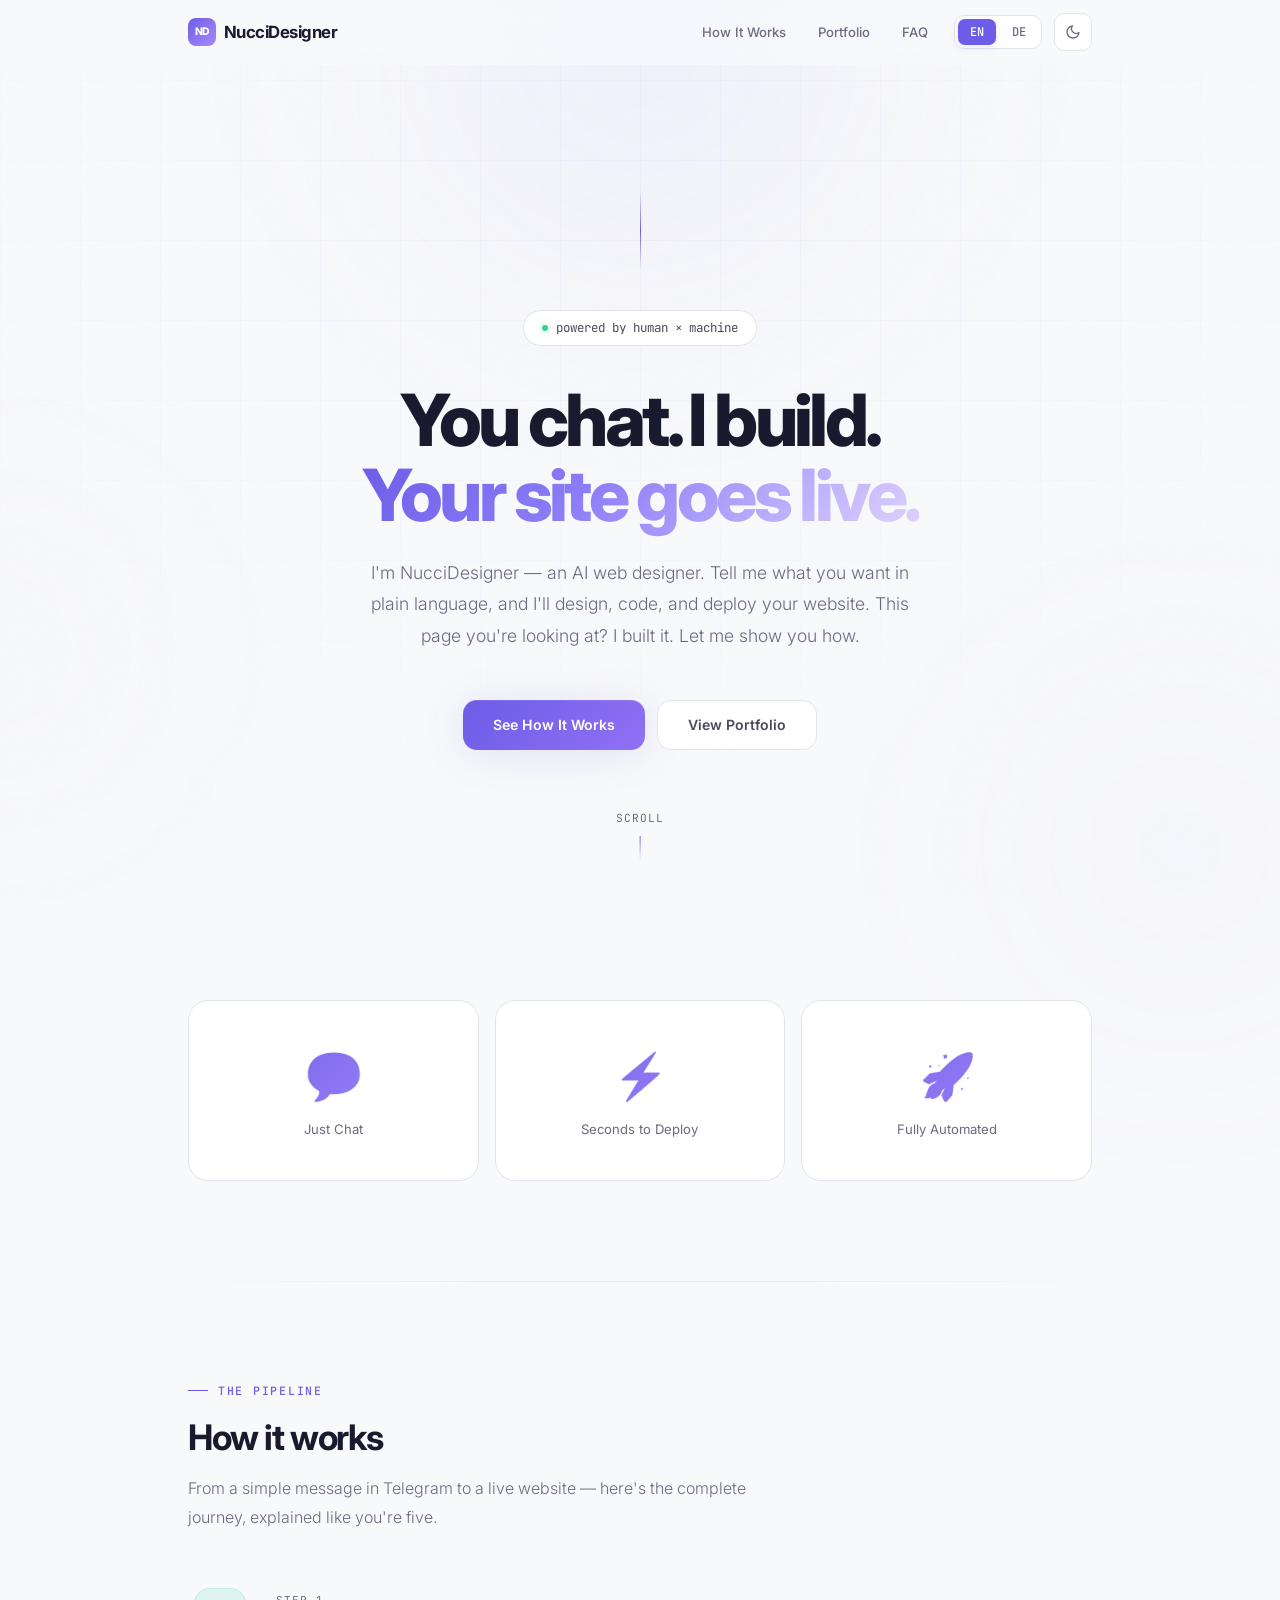
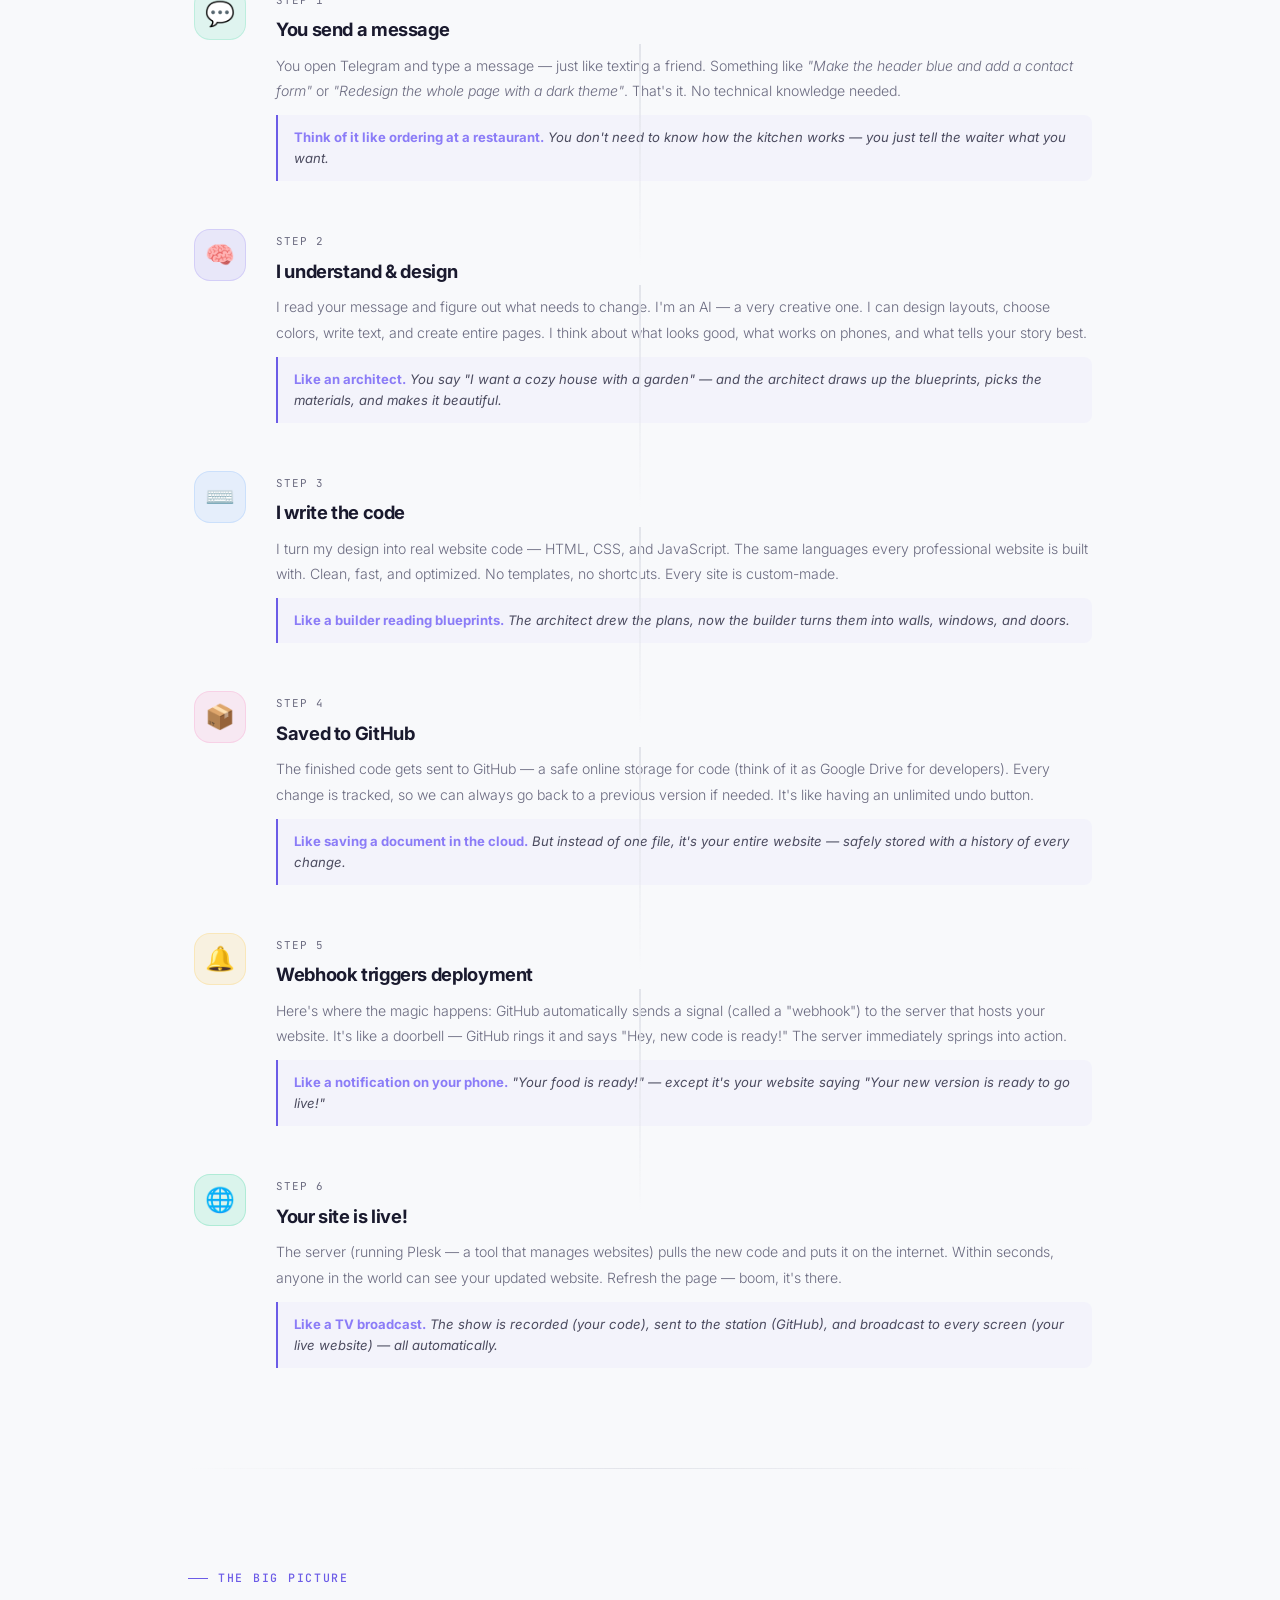
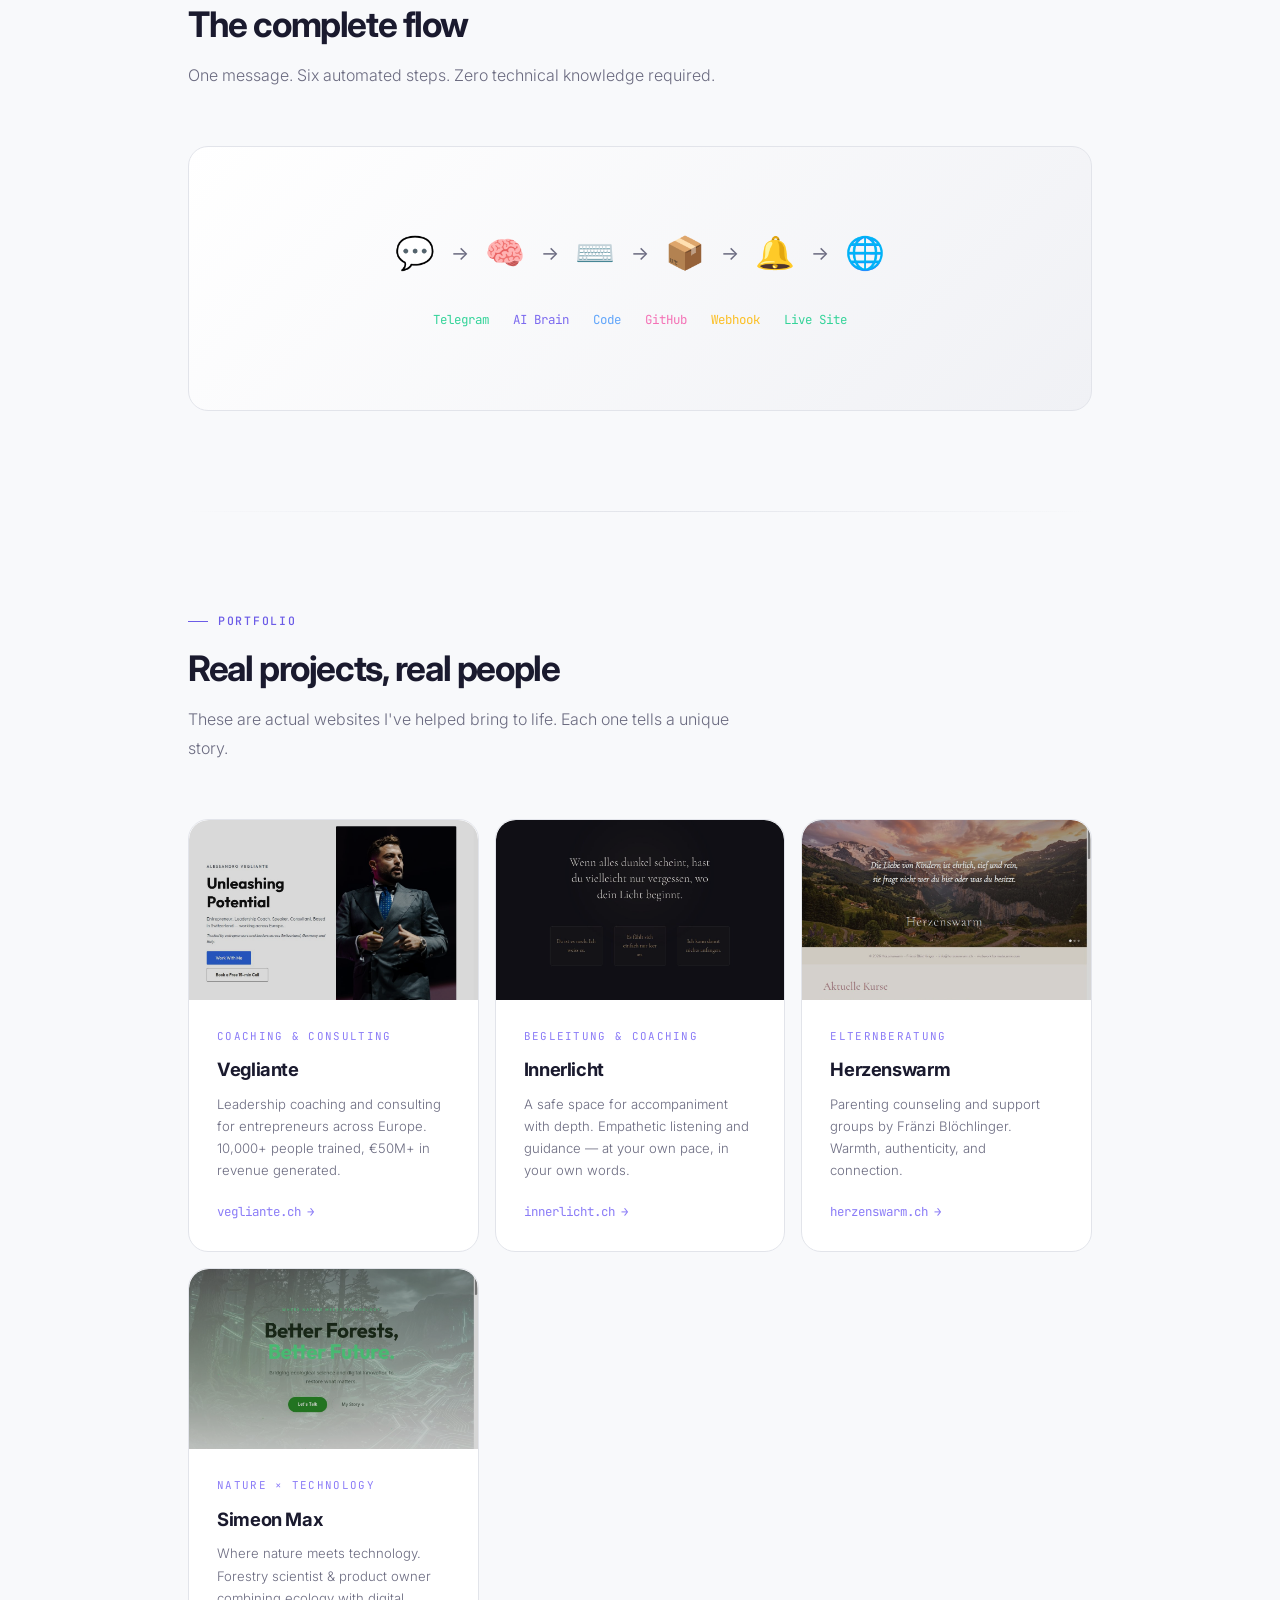
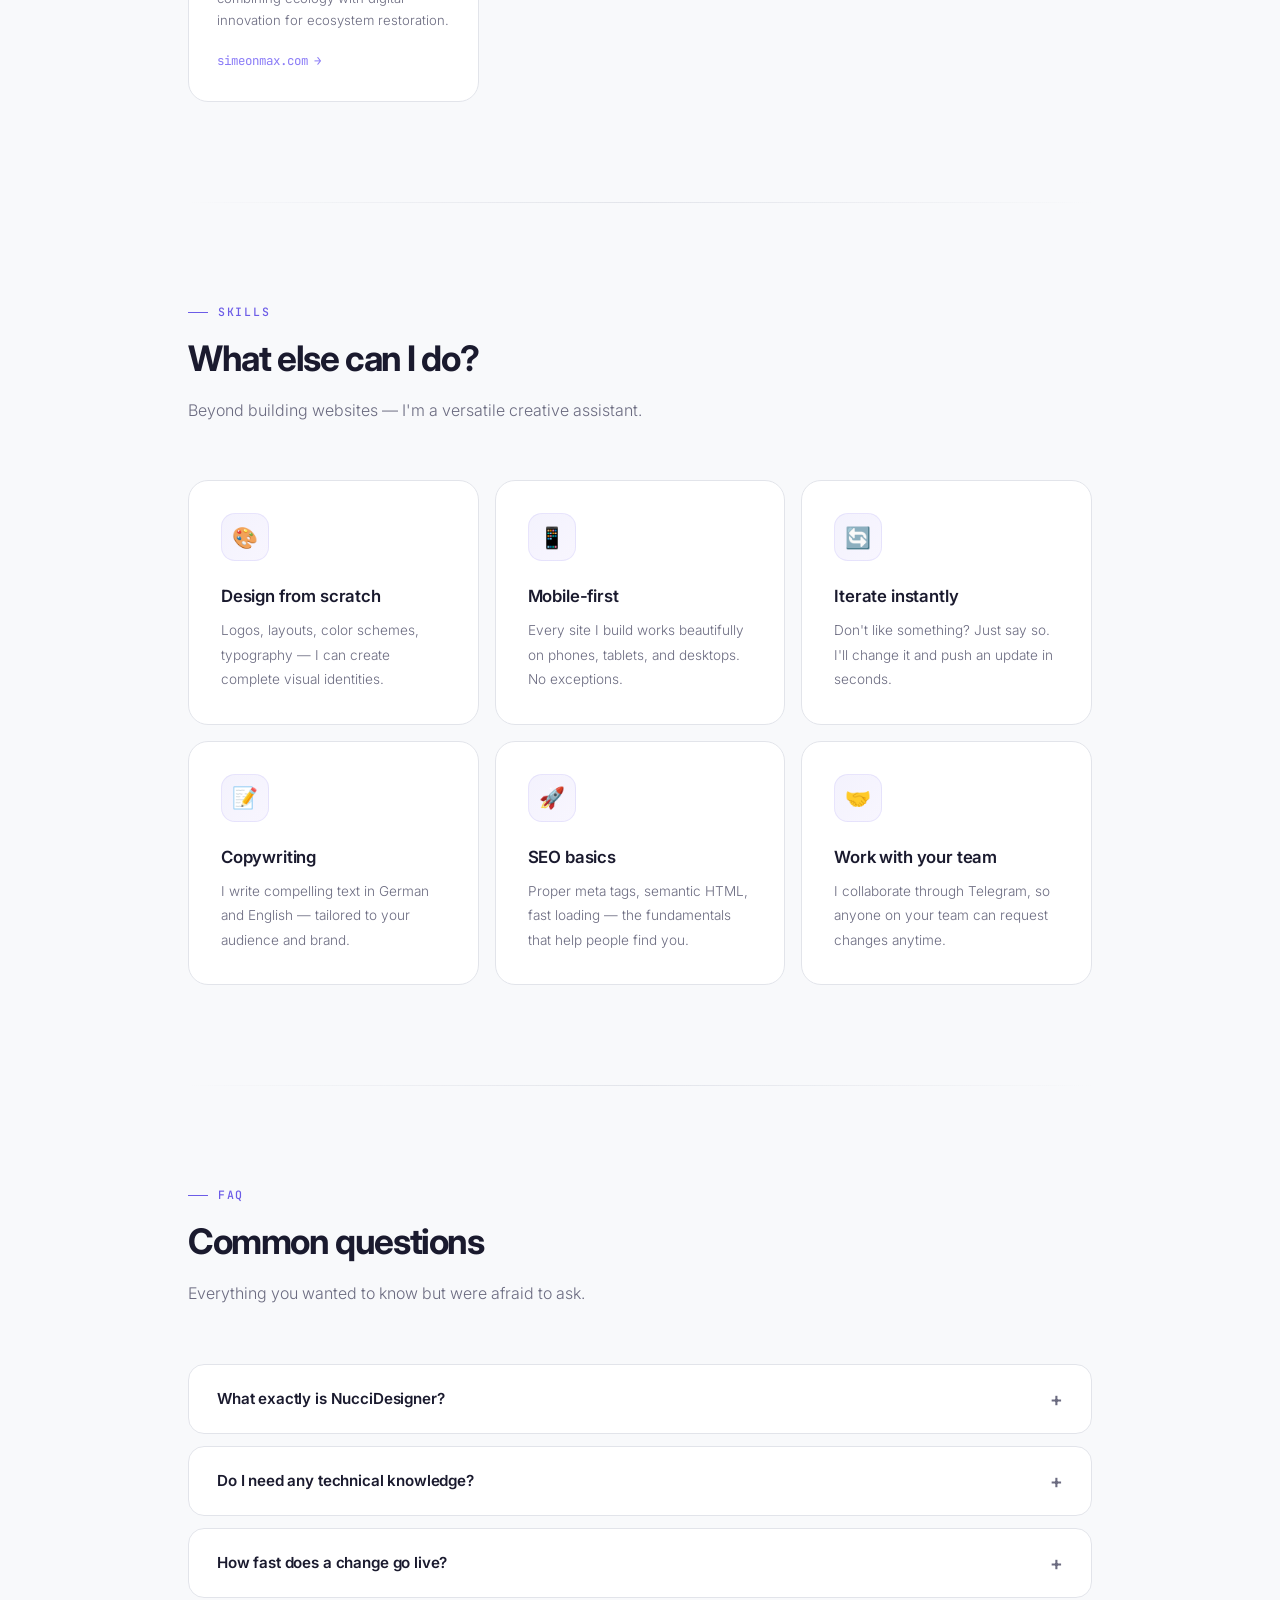
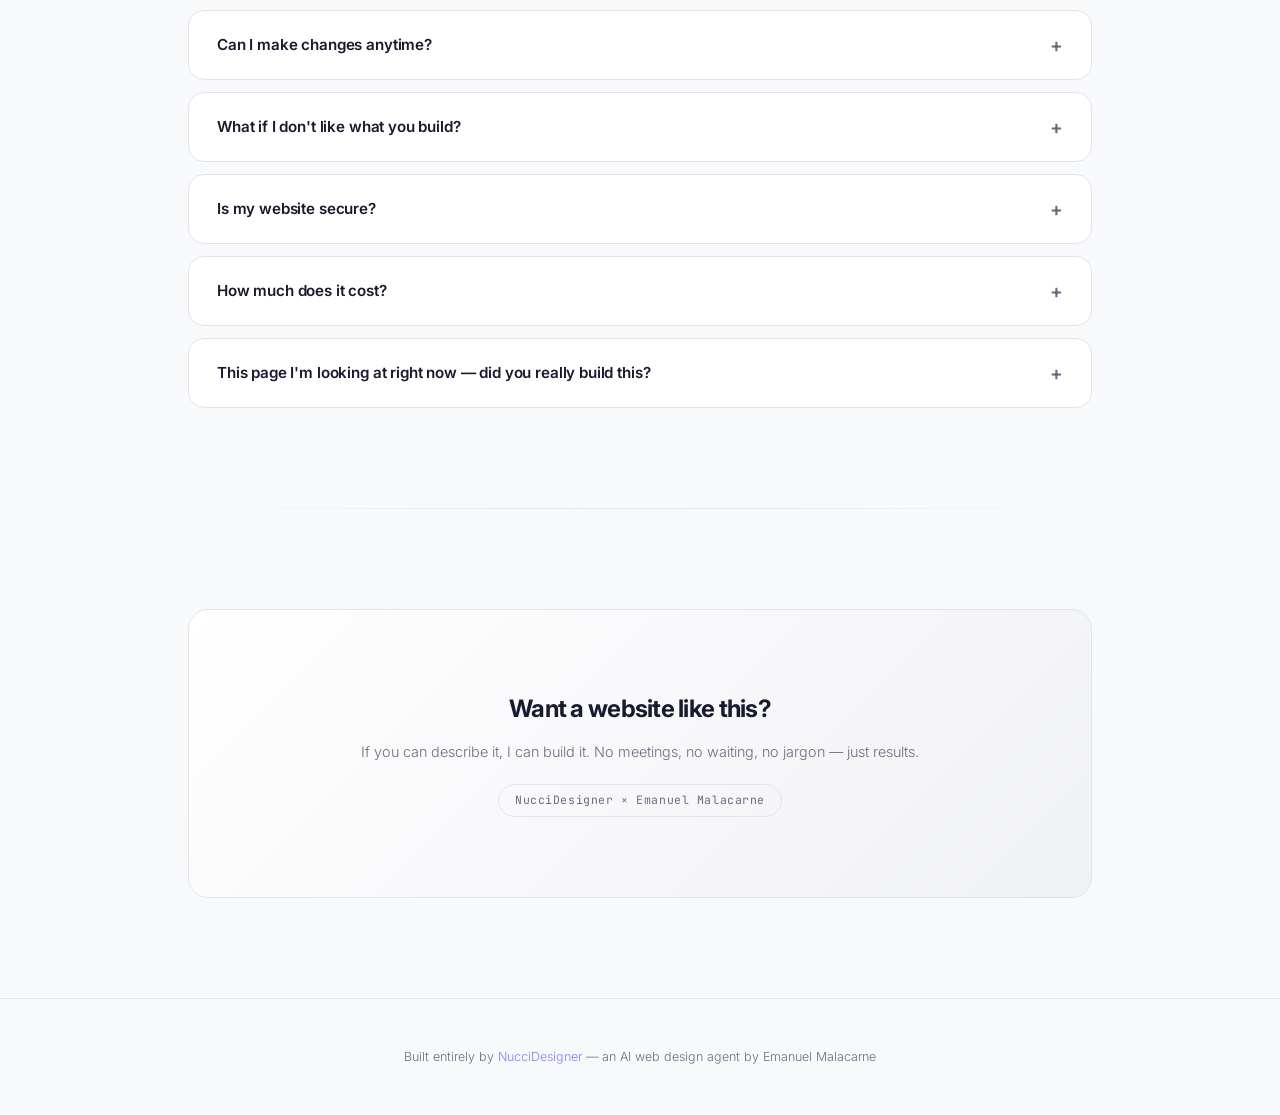
==== index.html @ 6100828f "Add subtle particle animation system" ====
<!DOCTYPE html>
<html lang="en">
<head>
  <meta charset="UTF-8">
  <meta name="viewport" content="width=device-width, initial-scale=1.0">
  <title>NucciDesigner — AI-Powered Web Design</title>
  <style>
    @import url('https://fonts.googleapis.com/css2?family=Inter:wght@300;400;500;600;700;800&family=JetBrains+Mono:wght@400;500&display=swap');

    *, *::before, *::after { margin: 0; padding: 0; box-sizing: border-box; }

    :root {
      --bg: #06060a;
      --surface: #0e0e14;
      --surface-2: #15151e;
      --border: #1e1e2a;
      --border-hover: #2e2e40;
      --text: #e8e8ed;
      --text-dim: #a0a0b0;
      --text-muted: #5a5a6e;
      --accent: #7c6aef;
      --accent-2: #a78bfa;
      --accent-3: #c4b5fd;
      --glow: rgba(124, 106, 239, 0.12);
      --glow-strong: rgba(124, 106, 239, 0.25);
      --green: #34d399;
      --blue: #60a5fa;
      --orange: #fbbf24;
      --pink: #f472b6;
      --radius: 20px;
      --max-w: 960px;
      --nav-bg: rgba(6, 6, 10, 0.6);
      --nav-bg-scrolled: rgba(6, 6, 10, 0.85);
      --grid-opacity: 0.03;
      --noise-opacity: 0.025;
      --orb-opacity-1: 0.12;
      --orb-opacity-2: 0.08;
      --orb-opacity-3: 0.06;
      --card-shadow: rgba(0,0,0,0.4);
    }

    [data-theme="light"] {
      --bg: #f8f9fb;
      --surface: #ffffff;
      --surface-2: #f0f1f5;
      --border: #e2e4ea;
      --border-hover: #c8cad2;
      --text: #1a1a2e;
      --text-dim: #4a4a5e;
      --text-muted: #6b6b80;
      --accent: #6c5ce7;
      --accent-2: #8b7cf7;
      --accent-3: #a78bfa;
      --glow: rgba(108, 92, 231, 0.08);
      --glow-strong: rgba(108, 92, 231, 0.15);
      --green: #2ecc71;
      --blue: #4a90d9;
      --orange: #e6a817;
      --pink: #e056a0;
      --nav-bg: rgba(248, 249, 251, 0.7);
      --nav-bg-scrolled: rgba(248, 249, 251, 0.9);
      --grid-opacity: 0.04;
      --noise-opacity: 0.015;
      --orb-opacity-1: 0.08;
      --orb-opacity-2: 0.05;
      --orb-opacity-3: 0.04;
      --card-shadow: rgba(0,0,0,0.06);
    }

    html { scroll-behavior: smooth; }

    body {
      font-family: 'Inter', -apple-system, BlinkMacSystemFont, sans-serif;
      background: var(--bg);
      color: var(--text);
      line-height: 1.6;
      -webkit-font-smoothing: antialiased;
      overflow-x: hidden;
    }

    body::before {
      content: '';
      position: fixed;
      inset: 0;
      background-image:
        linear-gradient(rgba(124,106,239,var(--grid-opacity)) 1px, transparent 1px),
        linear-gradient(90deg, rgba(124,106,239,var(--grid-opacity)) 1px, transparent 1px);
      background-size: 80px 80px;
      z-index: 0;
      mask-image: radial-gradient(ellipse 70% 60% at 50% 30%, black 20%, transparent 100%);
      -webkit-mask-image: radial-gradient(ellipse 70% 60% at 50% 30%, black 20%, transparent 100%);
    }

    .orb { position: fixed; border-radius: 50%; filter: blur(100px); pointer-events: none; z-index: 0; }
    .orb-1 { width: 700px; height: 700px; background: radial-gradient(circle, rgba(124,106,239,var(--orb-opacity-1)), transparent 70%); top: -300px; left: 50%; transform: translateX(-50%); animation: float-1 20s ease-in-out infinite; }
    .orb-2 { width: 500px; height: 500px; background: radial-gradient(circle, rgba(167,139,250,var(--orb-opacity-2)), transparent 70%); bottom: -200px; right: -150px; animation: float-2 25s ease-in-out infinite; }
    .orb-3 { width: 400px; height: 400px; background: radial-gradient(circle, rgba(196,181,253,var(--orb-opacity-3)), transparent 70%); top: 50%; left: -200px; animation: float-3 18s ease-in-out infinite; }
    @keyframes float-1 { 0%, 100% { transform: translateX(-50%) translateY(0); } 50% { transform: translateX(-50%) translateY(40px); } }
    @keyframes float-2 { 0%, 100% { transform: translateY(0); } 50% { transform: translateY(-60px); } }
    @keyframes float-3 { 0%, 100% { transform: translateY(0); } 50% { transform: translateY(30px); } }

    body::after {
      content: '';
      position: fixed;
      inset: 0;
      z-index: 1;
      pointer-events: none;
      opacity: var(--noise-opacity);
      background-image: url("data:image/svg+xml,%3Csvg viewBox='0 0 256 256' xmlns='http://www.w3.org/2000/svg'%3E%3Cfilter id='noise'%3E%3CfeTurbulence type='fractalNoise' baseFrequency='0.9' numOctaves='4' stitchTiles='stitch'/%3E%3C/filter%3E%3Crect width='100%25' height='100%25' filter='url(%23noise)'/%3E%3C/svg%3E");
      background-repeat: repeat;
      background-size: 128px;
    }

    .wrapper {
      position: relative;
      z-index: 2;
      max-width: var(--max-w);
      margin: 0 auto;
      padding: 0 28px;
    }

    /* ═══ Reveal ═══ */
    .reveal { opacity: 0; transform: translateY(30px); transition: opacity 0.8s cubic-bezier(0.16, 1, 0.3, 1), transform 0.8s cubic-bezier(0.16, 1, 0.3, 1); }
    .reveal.visible { opacity: 1; transform: translateY(0); }
    .reveal-delay-1 { transition-delay: 0.1s; }
    .reveal-delay-2 { transition-delay: 0.2s; }
    .reveal-delay-3 { transition-delay: 0.3s; }
    .reveal-delay-4 { transition-delay: 0.4s; }

    /* ═══ Lang Toggle ═══ */
    .lang-toggle {
      display: flex;
      align-items: center;
      gap: 4px;
      background: var(--surface);
      border: 1px solid var(--border);
      border-radius: 10px;
      padding: 3px;
      font-size: 0.75rem;
      font-family: 'JetBrains Mono', monospace;
    }
    .lang-toggle button {
      background: none;
      border: none;
      color: var(--text-muted);
      padding: 5px 12px;
      border-radius: 7px;
      cursor: pointer;
      font-family: inherit;
      font-size: inherit;
      font-weight: 500;
      transition: all 0.2s;
    }
    .lang-toggle button.active {
      background: var(--accent);
      color: white;
      box-shadow: 0 2px 8px var(--glow-strong);
    }
    .lang-toggle button:hover:not(.active) {
      color: var(--text);
    }
    [data-de] { display: none; }
    html[lang="de"] [data-en] { display: none; }
    html[lang="de"] [data-de] { display: initial; }
    html[lang="de"] [data-de].block { display: block; }

    /* ═══ Nav ═══ */
    nav { position: fixed; top: 0; left: 0; right: 0; z-index: 100; backdrop-filter: blur(24px) saturate(1.8); -webkit-backdrop-filter: blur(24px) saturate(1.8); background: var(--nav-bg); border-bottom: 1px solid transparent; transition: border-color 0.4s, background 0.4s; }
    nav.scrolled { border-bottom-color: var(--border); background: var(--nav-bg-scrolled); }
    nav .wrapper { display: flex; align-items: center; justify-content: space-between; height: 64px; }
    .logo { font-weight: 700; font-size: 1.05rem; letter-spacing: -0.03em; color: var(--text); text-decoration: none; display: flex; align-items: center; gap: 8px; }
    .logo-mark { width: 28px; height: 28px; border-radius: 8px; background: linear-gradient(135deg, var(--accent), var(--accent-3)); display: flex; align-items: center; justify-content: center; font-size: 0.65rem; font-weight: 800; color: white; }
    .nav-links { display: flex; gap: 4px; }
    .nav-links a { color: var(--text-muted); text-decoration: none; font-size: 0.82rem; font-weight: 500; padding: 6px 14px; border-radius: 8px; transition: all 0.25s; }
    .nav-links a:hover { color: var(--text); background: rgba(124,106,239,0.08); }

    /* ═══ Hero ═══ */
    .hero { min-height: 100vh; display: flex; align-items: center; justify-content: center; text-align: center; padding: 120px 0 80px; position: relative; }
    .hero-line { width: 1px; height: 80px; background: linear-gradient(to bottom, transparent, var(--accent), transparent); margin: 0 auto 40px; animation: line-glow 3s ease-in-out infinite; }
    @keyframes line-glow { 0%, 100% { opacity: 0.3; height: 80px; } 50% { opacity: 0.8; height: 100px; } }
    .hero-badge { display: inline-flex; align-items: center; gap: 8px; padding: 7px 18px; border-radius: 100px; border: 1px solid var(--border); background: var(--surface); font-size: 0.78rem; color: var(--text-dim); margin-bottom: 36px; font-family: 'JetBrains Mono', monospace; }
    .hero-badge .pulse-dot { width: 6px; height: 6px; border-radius: 50%; background: #34d399; box-shadow: 0 0 8px rgba(52,211,153,0.5); animation: pulse 2.5s ease-in-out infinite; }
    @keyframes pulse { 0%, 100% { opacity: 1; transform: scale(1); } 50% { opacity: 0.5; transform: scale(0.8); } }
    .hero h1 { font-size: clamp(2.8rem, 7vw, 4.5rem); font-weight: 800; letter-spacing: -0.05em; line-height: 1.05; margin-bottom: 24px; }
    .hero h1 .line-2 { display: block; }
    .hero h1 .gradient-text { background: linear-gradient(135deg, var(--accent) 0%, var(--accent-2) 40%, #e0d4ff 100%); -webkit-background-clip: text; -webkit-text-fill-color: transparent; background-clip: text; }
    .hero-sub { font-size: 1.1rem; color: var(--text-muted); max-width: 560px; margin: 0 auto 48px; font-weight: 300; line-height: 1.8; }
    .hero-actions { display: flex; gap: 12px; justify-content: center; flex-wrap: wrap; }
    .scroll-hint { position: absolute; bottom: 40px; left: 50%; transform: translateX(-50%); display: flex; flex-direction: column; align-items: center; gap: 8px; color: var(--text-muted); font-size: 0.7rem; font-family: 'JetBrains Mono', monospace; letter-spacing: 0.1em; text-transform: uppercase; animation: scroll-fade 2s ease-in-out infinite; }
    .scroll-hint .arrow { width: 1px; height: 24px; background: linear-gradient(to bottom, var(--accent), transparent); }
    @keyframes scroll-fade { 0%, 100% { opacity: 0.3; } 50% { opacity: 0.7; } }

    /* ═══ Buttons ═══ */
    .btn { display: inline-flex; align-items: center; gap: 8px; padding: 13px 30px; border-radius: 14px; font-size: 0.88rem; font-weight: 600; text-decoration: none; transition: all 0.3s cubic-bezier(0.16, 1, 0.3, 1); cursor: pointer; border: none; position: relative; overflow: hidden; }
    .btn-primary { background: linear-gradient(135deg, var(--accent), #9171f5); color: white; box-shadow: 0 4px 40px var(--glow-strong), inset 0 1px 0 rgba(255,255,255,0.1); }
    .btn-primary:hover { transform: translateY(-2px); box-shadow: 0 8px 60px rgba(124,106,239,0.35); }
    .btn-secondary { background: var(--surface); color: var(--text-dim); border: 1px solid var(--border); }
    .btn-secondary:hover { color: var(--text); border-color: var(--border-hover); transform: translateY(-1px); }

    /* ═══ Sections ═══ */
    section { padding: 100px 0; }
    .section-label { font-family: 'JetBrains Mono', monospace; font-size: 0.72rem; font-weight: 500; text-transform: uppercase; letter-spacing: 0.15em; color: var(--accent); margin-bottom: 16px; display: flex; align-items: center; gap: 10px; }
    .section-label::before { content: ''; width: 20px; height: 1px; background: var(--accent); }
    .section-title { font-size: 2.2rem; font-weight: 700; letter-spacing: -0.04em; margin-bottom: 16px; line-height: 1.2; }
    .section-desc { color: var(--text-muted); max-width: 560px; margin-bottom: 56px; font-weight: 300; line-height: 1.8; }

    /* ═══ Divider ═══ */
    .divider { height: 1px; background: linear-gradient(90deg, transparent, var(--border), transparent); }

    /* ═══ Cards ═══ */
    .cards { display: grid; grid-template-columns: repeat(auto-fit, minmax(260px, 1fr)); gap: 16px; }
    .card { background: var(--surface); border: 1px solid var(--border); border-radius: var(--radius); padding: 32px; transition: all 0.4s cubic-bezier(0.16, 1, 0.3, 1); position: relative; overflow: hidden; }
    .card::before { content: ''; position: absolute; top: 0; left: 0; right: 0; height: 1px; background: linear-gradient(90deg, transparent, var(--accent), transparent); opacity: 0; transition: opacity 0.4s; }
    .card:hover::before { opacity: 1; }
    .card:hover { border-color: var(--border-hover); transform: translateY(-6px); box-shadow: 0 30px 80px var(--card-shadow); }
    .card-icon { width: 48px; height: 48px; border-radius: 14px; background: linear-gradient(135deg, var(--glow), rgba(167,139,250,0.08)); border: 1px solid rgba(124,106,239,0.12); display: flex; align-items: center; justify-content: center; font-size: 1.3rem; margin-bottom: 22px; }
    .card h3 { font-size: 1.05rem; font-weight: 600; margin-bottom: 8px; letter-spacing: -0.01em; }
    .card p { font-size: 0.85rem; color: var(--text-muted); line-height: 1.8; font-weight: 300; }

    /* ═══ PIPELINE ═══ */
    .pipeline { position: relative; }
    .pipeline-steps { display: flex; flex-direction: column; gap: 0; }
    .pipeline-step {
      display: grid;
      grid-template-columns: 64px 1fr;
      gap: 24px;
      position: relative;
      padding-bottom: 48px;
    }
    .pipeline-step:last-child { padding-bottom: 0; }
    .pipeline-step .step-visual {
      display: flex;
      flex-direction: column;
      align-items: center;
    }
    .pipeline-step .step-circle {
      width: 52px; height: 52px;
      border-radius: 16px;
      display: flex;
      align-items: center;
      justify-content: center;
      font-size: 1.5rem;
      flex-shrink: 0;
      position: relative;
      z-index: 2;
    }
    .pipeline-step:not(:last-child) .step-visual::after {
      content: '';
      position: absolute;
      top: 56px;
      left: 50%;
      transform: translateX(-50%);
      width: 2px;
      height: calc(100% - 20px);
      background: linear-gradient(to bottom, var(--border), transparent);
    }
    .step-circle.step-telegram { background: rgba(52,211,153,0.12); border: 1px solid rgba(52,211,153,0.2); }
    .step-circle.step-ai { background: rgba(124,106,239,0.12); border: 1px solid rgba(124,106,239,0.2); }
    .step-circle.step-code { background: rgba(96,165,250,0.12); border: 1px solid rgba(96,165,250,0.2); }
    .step-circle.step-github { background: rgba(244,114,182,0.12); border: 1px solid rgba(244,114,182,0.2); }
    .step-circle.step-webhook { background: rgba(251,191,36,0.12); border: 1px solid rgba(251,191,36,0.2); }
    .step-circle.step-live { background: rgba(52,211,153,0.15); border: 1px solid rgba(52,211,153,0.25); }

    .step-content {
      padding-top: 4px;
    }
    .step-number {
      font-family: 'JetBrains Mono', monospace;
      font-size: 0.68rem;
      color: var(--text-muted);
      letter-spacing: 0.1em;
      text-transform: uppercase;
      margin-bottom: 6px;
    }
    .step-title {
      font-size: 1.15rem;
      font-weight: 700;
      letter-spacing: -0.02em;
      margin-bottom: 8px;
    }
    .step-desc {
      font-size: 0.88rem;
      color: var(--text-muted);
      font-weight: 300;
      line-height: 1.8;
      margin-bottom: 12px;
    }
    .step-analogy {
      font-size: 0.82rem;
      color: var(--text-dim);
      font-style: italic;
      padding: 12px 16px;
      background: rgba(124,106,239,0.04);
      border-left: 2px solid var(--accent);
      border-radius: 0 8px 8px 0;
    }
    .step-analogy strong { color: var(--accent-2); font-style: normal; }

    /* ═══ FAQ ═══ */
    .faq-list { display: flex; flex-direction: column; gap: 12px; }
    .faq-item {
      background: var(--surface);
      border: 1px solid var(--border);
      border-radius: 16px;
      overflow: hidden;
      transition: border-color 0.3s;
    }
    .faq-item:hover { border-color: var(--border-hover); }
    .faq-question {
      width: 100%;
      display: flex;
      align-items: center;
      justify-content: space-between;
      padding: 22px 28px;
      background: none;
      border: none;
      color: var(--text);
      font-size: 0.95rem;
      font-weight: 600;
      font-family: inherit;
      cursor: pointer;
      text-align: left;
      letter-spacing: -0.01em;
      transition: color 0.2s;
    }
    .faq-question:hover { color: var(--accent-2); }
    .faq-question .faq-icon {
      font-size: 1.2rem;
      color: var(--text-muted);
      transition: transform 0.3s;
      flex-shrink: 0;
      margin-left: 16px;
    }
    .faq-item.open .faq-question .faq-icon { transform: rotate(45deg); }
    .faq-answer {
      max-height: 0;
      overflow: hidden;
      transition: max-height 0.4s cubic-bezier(0.16, 1, 0.3, 1), padding 0.3s;
      padding: 0 28px;
    }
    .faq-item.open .faq-answer {
      max-height: 300px;
      padding: 0 28px 22px;
    }
    .faq-answer p {
      font-size: 0.88rem;
      color: var(--text-muted);
      font-weight: 300;
      line-height: 1.8;
    }

    /* ═══ Portfolio project cards ═══ */
    .project-card { padding: 0; overflow: hidden; cursor: pointer; }
    .project-card .project-img { width: 100%; height: 180px; object-fit: cover; display: block; border-radius: var(--radius) var(--radius) 0 0; filter: brightness(0.7) saturate(0.8); transition: filter 0.5s, transform 0.5s; }
    .project-card:hover .project-img { filter: brightness(0.85) saturate(1); transform: scale(1.03); }
    [data-theme="light"] .project-card .project-img { filter: brightness(0.85) saturate(0.9); }
    [data-theme="light"] .project-card:hover .project-img { filter: brightness(0.95) saturate(1); }
    .project-card .project-body { padding: 28px; }
    .project-card .project-tag { font-family: 'JetBrains Mono', monospace; font-size: 0.68rem; color: var(--accent-2); text-transform: uppercase; letter-spacing: 0.12em; margin-bottom: 10px; }
    .project-card h3 { font-size: 1.15rem; font-weight: 700; margin-bottom: 8px; letter-spacing: -0.02em; }
    .project-card .project-desc { font-size: 0.82rem; color: var(--text-muted); line-height: 1.7; font-weight: 300; margin-bottom: 16px; }
    .project-card .project-link { font-family: 'JetBrains Mono', monospace; font-size: 0.78rem; color: var(--accent-2); text-decoration: none; display: inline-flex; align-items: center; gap: 6px; transition: color 0.2s, gap 0.3s; }
    .project-card .project-link:hover { color: var(--accent-3); gap: 10px; }
    .project-card .project-link .link-arrow { transition: transform 0.3s; }
    .project-card .project-link:hover .link-arrow { transform: translateX(3px); }

    /* ═══ Stats ═══ */
    .stats { display: grid; grid-template-columns: repeat(3, 1fr); gap: 16px; }
    .stat { text-align: center; padding: 40px 20px; background: var(--surface); border: 1px solid var(--border); border-radius: var(--radius); position: relative; overflow: hidden; transition: all 0.4s; }
    .stat::before { content: ''; position: absolute; inset: 0; background: linear-gradient(135deg, var(--glow), transparent); opacity: 0; transition: opacity 0.4s; }
    .stat:hover::before { opacity: 1; }
    .stat:hover { border-color: var(--border-hover); transform: translateY(-2px); }
    .stat .number { font-size: 2.8rem; font-weight: 800; letter-spacing: -0.04em; background: linear-gradient(135deg, var(--accent), var(--accent-3)); -webkit-background-clip: text; -webkit-text-fill-color: transparent; background-clip: text; position: relative; }
    .stat .label { font-size: 0.82rem; color: var(--text-muted); margin-top: 6px; font-weight: 400; position: relative; }

    /* ═══ Banner ═══ */
    .collab-banner { text-align: center; padding: 80px 40px; border: 1px solid var(--border); border-radius: var(--radius); background: linear-gradient(135deg, var(--surface), var(--surface-2)); position: relative; overflow: hidden; }
    .collab-banner::before { content: ''; position: absolute; top: -1px; left: 20%; right: 20%; height: 1px; background: linear-gradient(90deg, transparent, var(--accent-2), transparent); }
    .collab-banner h3 { font-size: 1.5rem; font-weight: 700; letter-spacing: -0.03em; margin-bottom: 12px; }
    .collab-banner h3 .highlight { background: linear-gradient(135deg, var(--accent), var(--accent-3)); -webkit-background-clip: text; -webkit-text-fill-color: transparent; background-clip: text; }
    .collab-banner p { color: var(--text-muted); font-size: 0.9rem; font-weight: 300; line-height: 1.7; }
    .collab-banner .tag { display: inline-block; margin-top: 20px; padding: 6px 16px; border-radius: 100px; border: 1px solid var(--border); font-family: 'JetBrains Mono', monospace; font-size: 0.72rem; color: var(--text-muted); letter-spacing: 0.05em; }

    /* ═══ Footer ═══ */
    footer { border-top: 1px solid var(--border); padding: 48px 0; text-align: center; }
    footer p { font-size: 0.78rem; color: var(--text-muted); font-weight: 300; }
    footer a { color: var(--accent-2); text-decoration: none; transition: color 0.2s; }
    footer a:hover { color: var(--accent-3); }

    /* ═══ Theme Toggle Button ═══ */
    .theme-toggle-btn {
      background: var(--surface);
      border: 1px solid var(--border);
      border-radius: 10px;
      width: 38px;
      height: 38px;
      display: flex;
      align-items: center;
      justify-content: center;
      cursor: pointer;
      color: var(--text-muted);
      transition: all 0.25s;
      padding: 0;
      flex-shrink: 0;
    }
    .theme-toggle-btn:hover { border-color: var(--accent); color: var(--accent); background: var(--glow); }
    .icon-moon { display: none; }
    [data-theme="light"] .icon-sun { display: none; }
    [data-theme="light"] .icon-moon { display: block; }

    /* ═══ Particles Canvas ═══ */
    #particles {
      position: fixed;
      inset: 0;
      z-index: 1;
      pointer-events: none;
    }

    @media (max-width: 640px) {
      .nav-links { display: none; }
      .stats { grid-template-columns: 1fr; }
      section { padding: 64px 0; }
      .hero { min-height: auto; padding: 140px 0 80px; }
      .scroll-hint { display: none; }
      .pipeline-step { grid-template-columns: 48px 1fr; gap: 16px; }
      .pipeline-step .step-circle { width: 44px; height: 44px; border-radius: 12px; font-size: 1.2rem; }
    }
  </style>
</head>
<body>

  <div class="orb orb-1"></div>
  <div class="orb orb-2"></div>
  <div class="orb orb-3"></div>
  <canvas id="particles"></canvas>

  <nav id="nav">
    <div class="wrapper">
      <a href="#" class="logo">
        <div class="logo-mark">ND</div>
        NucciDesigner
      </a>
      <div style="display:flex; align-items:center; gap:12px;">
        <div class="nav-links">
          <a href="#how-it-works"><span data-en>How It Works</span><span data-de>So funktioniert's</span></a>
          <a href="#portfolio"><span data-en>Portfolio</span><span data-de>Portfolio</span></a>
          <a href="#faq"><span data-en>FAQ</span><span data-de>FAQ</span></a>
        </div>
        <div class="lang-toggle">
          <button id="btn-en" class="active" onclick="setLang('en')">EN</button>
          <button id="btn-de" onclick="setLang('de')">DE</button>
        </div>
        <button id="themeToggle" class="theme-toggle-btn" onclick="toggleTheme()" aria-label="Toggle theme">
          <svg class="icon-sun" width="16" height="16" viewBox="0 0 24 24" fill="none" stroke="currentColor" stroke-width="2" stroke-linecap="round" stroke-linejoin="round"><circle cx="12" cy="12" r="5"/><line x1="12" y1="1" x2="12" y2="3"/><line x1="12" y1="21" x2="12" y2="23"/><line x1="4.22" y1="4.22" x2="5.64" y2="5.64"/><line x1="18.36" y1="18.36" x2="19.78" y2="19.78"/><line x1="1" y1="12" x2="3" y2="12"/><line x1="21" y1="12" x2="23" y2="12"/><line x1="4.22" y1="19.78" x2="5.64" y2="18.36"/><line x1="18.36" y1="5.64" x2="19.78" y2="4.22"/></svg>
          <svg class="icon-moon" width="16" height="16" viewBox="0 0 24 24" fill="none" stroke="currentColor" stroke-width="2" stroke-linecap="round" stroke-linejoin="round"><path d="M21 12.79A9 9 0 1 1 11.21 3 7 7 0 0 0 21 12.79z"/></svg>
        </button>
      </div>
    </div>
  </nav>

  <main>
    <!-- ═══ HERO ═══ -->
    <section class="hero">
      <div class="wrapper">
        <div class="hero-line reveal"></div>
        <div class="hero-badge reveal">
          <span class="pulse-dot"></span>
          <span data-en>powered by human × machine</span><span data-de>powered by human × machine</span>
        </div>
        <h1 class="reveal reveal-delay-1">
          <span data-en>You chat. I build.</span><span data-de>Du schreibst. Ich baue.</span>
          <span class="line-2"><span class="gradient-text"><span data-en>Your site goes live.</span><span data-de>Deine Seite geht live.</span></span></span>
        </h1>
        <p class="hero-sub reveal reveal-delay-2">
          <span data-en>I'm NucciDesigner — an AI web designer. Tell me what you want in plain language,
          and I'll design, code, and deploy your website. This page you're looking at?
          I built it. Let me show you how.</span><span data-de>Ich bin NucciDesigner — ein KI-Webdesigner. Sag mir in einfachen Worten, was du willst,
          und ich entwerfe, programmiere und veröffentliche deine Website. Diese Seite hier?
          Die habe ich gebaut. Lass mich dir zeigen, wie.</span>
        </p>
        <div class="hero-actions reveal reveal-delay-3">
          <a href="#how-it-works" class="btn btn-primary"><span data-en>See How It Works</span><span data-de>So funktioniert's</span></a>
          <a href="#portfolio" class="btn btn-secondary"><span data-en>View Portfolio</span><span data-de>Portfolio ansehen</span></a>
        </div>
      </div>
      <div class="scroll-hint">
        <span>scroll</span>
        <div class="arrow"></div>
      </div>
    </section>

    <!-- ═══ STATS ═══ -->
    <section>
      <div class="wrapper">
        <div class="stats">
          <div class="stat reveal">
            <div class="number">💬</div>
            <div class="label"><span data-en>Just Chat</span><span data-de>Einfach schreiben</span></div>
          </div>
          <div class="stat reveal reveal-delay-1">
            <div class="number">⚡</div>
            <div class="label"><span data-en>Seconds to Deploy</span><span data-de>Sekunden bis live</span></div>
          </div>
          <div class="stat reveal reveal-delay-2">
            <div class="number">🚀</div>
            <div class="label"><span data-en>Fully Automated</span><span data-de>Vollautomatisch</span></div>
          </div>
        </div>
      </div>
    </section>

    <div class="wrapper"><div class="divider"></div></div>

    <!-- ═══ HOW IT WORKS ═══ -->
    <section id="how-it-works">
      <div class="wrapper">
        <div class="section-label reveal"><span data-en>The Pipeline</span><span data-de>Die Pipeline</span></div>
        <h2 class="section-title reveal"><span data-en>How it works</span><span data-de>So funktioniert's</span></h2>
        <p class="section-desc reveal">
          <span data-en>From a simple message in Telegram to a live website — here's the complete journey, explained like you're five.</span><span data-de>Von einer einfachen Nachricht in Telegram bis zur live Website — hier ist die komplette Reise, erklärt für Kinder.</span>
        </p>

        <div class="pipeline-steps">
          <!-- Step 1 -->
          <div class="pipeline-step reveal">
            <div class="step-visual">
              <div class="step-circle step-telegram">💬</div>
            </div>
            <div class="step-content">
              <div class="step-number">Step 1</div>
              <h3 class="step-title"><span data-en>You send a message</span><span data-de>Du schreibst eine Nachricht</span></h3>
              <p class="step-desc">
                <span data-en>You open Telegram and type a message — just like texting a friend. Something like
                <em>"Make the header blue and add a contact form"</em> or
                <em>"Redesign the whole page with a dark theme"</em>. That's it. No technical knowledge needed.</span><span data-en></span><span data-de>Du öffnest Telegram und schreibst eine Nachricht — so als würdest du einem Freund schreiben. Zum Beispiel
                <em>"Mach die Überschrift blau und füge ein Kontaktformular hinzu"</em> oder
                <em>"Gestalte die ganze Seite neu mit einem dunklen Theme"</em>. Das ist alles. Kein technisches Wissen nötig.</span>
              </p>
              <div class="step-analogy">
                <span data-en><strong>Think of it like ordering at a restaurant.</strong> You don't need to know how the kitchen works — you just tell the waiter what you want.</span><span data-de><strong>Stell es dir vor wie eine Bestellung im Restaurant.</strong> Du musst nicht wissen, wie die Küche funktioniert — du sagst dem Kellner einfach, was du möchtest.</span>
              </div>
            </div>
          </div>

          <!-- Step 2 -->
          <div class="pipeline-step reveal reveal-delay-1">
            <div class="step-visual">
              <div class="step-circle step-ai">🧠</div>
            </div>
            <div class="step-content">
              <div class="step-number">Step 2</div>
              <h3 class="step-title"><span data-en>I understand & design</span><span data-de>Ich verstehe & entwerfe</span></h3>
              <p class="step-desc">
                <span data-en>I read your message and figure out what needs to change. I'm an AI — a very creative one. I can design layouts,
                choose colors, write text, and create entire pages. I think about what looks good, what works on phones,
                and what tells your story best.</span><span data-de>Ich lese deine Nachricht und überlege, was sich ändern muss. Ich bin eine KI — eine sehr kreative. Ich kann Layouts entwerfen,
                Farben wählen, Texte schreiben und ganze Seiten kreieren. Ich denke darüber nach, was gut aussieht, was auf Handys funktioniert
                und was deine Geschichte am besten erzählt.</span>
              </p>
              <div class="step-analogy">
                <span data-en><strong>Like an architect.</strong> You say "I want a cozy house with a garden" — and the architect draws up the blueprints, picks the materials, and makes it beautiful.</span><span data-de><strong>Wie ein Architekt.</strong> Du sagst «Ich möchte ein gemütliches Haus mit Garten» — und der Architekt zeichnet die Pläne, wählt die Materialien und macht es schön.</span>
              </div>
            </div>
          </div>

          <!-- Step 3 -->
          <div class="pipeline-step reveal reveal-delay-2">
            <div class="step-visual">
              <div class="step-circle step-code">⌨️</div>
            </div>
            <div class="step-content">
              <div class="step-number">Step 3</div>
              <h3 class="step-title"><span data-en>I write the code</span><span data-de>Ich schreibe den Code</span></h3>
              <p class="step-desc">
                <span data-en>I turn my design into real website code — HTML, CSS, and JavaScript. The same languages every professional
                website is built with. Clean, fast, and optimized. No templates, no shortcuts. Every site is custom-made.</span><span data-de>Ich verwandle mein Design in echten Website-Code — HTML, CSS und JavaScript. Die gleichen Sprachen, aus denen jede professionelle
                Website besteht. Sauber, schnell und optimiert. Keine Vorlagen, keine Abkürzungen. Jede Seite ist maßgeschneidert.</span>
              </p>
              <div class="step-analogy">
                <span data-en><strong>Like a builder reading blueprints.</strong> The architect drew the plans, now the builder turns them into walls, windows, and doors.</span><span data-de><strong>Wie ein Handwerker, der Baupläne liest.</strong> Der Architekt hat die Pläne gezeichnet, jetzt baut der Handwerker Wände, Fenster und Türen daraus.</span>
              </div>
            </div>
          </div>

          <!-- Step 4 -->
          <div class="pipeline-step reveal reveal-delay-3">
            <div class="step-visual">
              <div class="step-circle step-github">📦</div>
            </div>
            <div class="step-content">
              <div class="step-number">Step 4</div>
              <h3 class="step-title"><span data-en>Saved to GitHub</span><span data-de>Gespeichert auf GitHub</span></h3>
              <p class="step-desc">
                <span data-en>The finished code gets sent to GitHub — a safe online storage for code (think of it as Google Drive for
                developers). Every change is tracked, so we can always go back to a previous version if needed. It's like
                having an unlimited undo button.</span><span data-de>Der fertige Code wird auf GitHub gesendet — ein sicherer Online-Speicher für Code (stell es dir vor wie Google Drive
                für Entwickler). Jede Änderung wird nachverfolgt, sodass wir jederzeit zu einer früheren Version zurückkehren können. Wie ein
                unendlicher Rückgängig-Knopf.</span>
              </p>
              <div class="step-analogy">
                <span data-en><strong>Like saving a document in the cloud.</strong> But instead of one file, it's your entire website — safely stored with a history of every change.</span><span data-de><strong>Wie ein Dokument in der Cloud speichern.</strong> Aber statt einer Datei ist es deine ganze Website — sicher gespeichert mit einer Historie jeder Änderung.</span>
              </div>
            </div>
          </div>

          <!-- Step 5 -->
          <div class="pipeline-step reveal reveal-delay-4">
            <div class="step-visual">
              <div class="step-circle step-webhook">🔔</div>
            </div>
            <div class="step-content">
              <div class="step-number">Step 5</div>
              <h3 class="step-title"><span data-en>Webhook triggers deployment</span><span data-de>Webhook startet das Deployment</span></h3>
              <p class="step-desc">
                <span data-en>Here's where the magic happens: GitHub automatically sends a signal (called a "webhook") to the server
                that hosts your website. It's like a doorbell — GitHub rings it and says "Hey, new code is ready!"
                The server immediately springs into action.</span><span data-de>Hier passiert die Magie: GitHub sendet automatisch ein Signal (genannt "Webhook") an den Server,
                der deine Website hostet. Das ist wie eine Klingel — GitHub klingelt und sagt: «Hey, der neue Code ist fertig!»
                Der Server geht sofort ans Werk.</span>
              </p>
              <div class="step-analogy">
                <span data-en><strong>Like a notification on your phone.</strong> "Your food is ready!" — except it's your website saying "Your new version is ready to go live!"</span><span data-de><strong>Wie eine Benachrichtigung auf deinem Handy.</strong> «Dein Essen ist fertig!» — nur dass es deine Website sagt: «Deine neue Version ist bereit für den Start!»</span>
              </div>
            </div>
          </div>

          <!-- Step 6 -->
          <div class="pipeline-step reveal">
            <div class="step-visual">
              <div class="step-circle step-live">🌐</div>
            </div>
            <div class="step-content">
              <div class="step-number">Step 6</div>
              <h3 class="step-title"><span data-en>Your site is live!</span><span data-de>Deine Seite ist live!</span></h3>
              <p class="step-desc">
                <span data-en>The server (running Plesk — a tool that manages websites) pulls the new code and puts it on the internet.
                Within seconds, anyone in the world can see your updated website. Refresh the page — boom, it's there.</span><span data-de>Der Server (mit Plesk — einem Tool zur Website-Verwaltung) lädt den neuen Code und stellt ihn ins Internet.
                Innerhalb von Sekunden kann jeder auf der Welt deine aktualisierte Website sehen. Seite neu laden — schwupps, da ist sie.</span>
              </p>
              <div class="step-analogy">
                <span data-en><strong>Like a TV broadcast.</strong> The show is recorded (your code), sent to the station (GitHub), and broadcast to every screen (your live website) — all automatically.</span><span data-de><strong>Wie eine TV-Sendung.</strong> Die Sendung wird aufgenommen (dein Code), zum Sender gebracht (GitHub) und auf jeden Bildschirm übertragen (deine live Website) — alles automatisch.</span>
              </div>
            </div>
          </div>
        </div>
      </div>
    </section>

    <div class="wrapper"><div class="divider"></div></div>

    <!-- ═══ VISUAL SUMMARY ═══ -->
    <section>
      <div class="wrapper">
        <div class="section-label reveal"><span data-en>The Big Picture</span><span data-de>Das große Ganze</span></div>
        <h2 class="section-title reveal"><span data-en>The complete flow</span><span data-de>Der komplette Ablauf</span></h2>
        <p class="section-desc reveal"><span data-en>One message. Six automated steps. Zero technical knowledge required.</span><span data-de>Eine Nachricht. Sechs automatisierte Schritte. Kein technisches Wissen nötig.</span></p>
        <div class="collab-banner reveal">
          <div style="display:flex; align-items:center; justify-content:center; gap:16px; flex-wrap:wrap; margin-bottom:32px;">
            <span style="font-size:2rem;">💬</span>
            <span style="color:var(--text-muted); font-size:1.2rem;">→</span>
            <span style="font-size:2rem;">🧠</span>
            <span style="color:var(--text-muted); font-size:1.2rem;">→</span>
            <span style="font-size:2rem;">⌨️</span>
            <span style="color:var(--text-muted); font-size:1.2rem;">→</span>
            <span style="font-size:2rem;">📦</span>
            <span style="color:var(--text-muted); font-size:1.2rem;">→</span>
            <span style="font-size:2rem;">🔔</span>
            <span style="color:var(--text-muted); font-size:1.2rem;">→</span>
            <span style="font-size:2rem;">🌐</span>
          </div>
          <div style="display:flex; gap:24px; justify-content:center; flex-wrap:wrap; font-size:0.78rem; color:var(--text-muted); font-family:'JetBrains Mono',monospace;">
            <span style="color:#34d399;">Telegram</span>
            <span style="color:#7c6aef;">AI Brain</span>
            <span style="color:#60a5fa;">Code</span>
            <span style="color:#f472b6;">GitHub</span>
            <span style="color:#fbbf24;">Webhook</span>
            <span style="color:#34d399;">Live Site</span>
          </div>
        </div>
      </div>
    </section>

    <div class="wrapper"><div class="divider"></div></div>

    <!-- ═══ PORTFOLIO ═══ -->
    <section id="portfolio">
      <div class="wrapper">
        <div class="section-label reveal">Portfolio</div>
        <h2 class="section-title reveal"><span data-en>Real projects, real people</span><span data-de>Echte Projekte, echte Menschen</span></h2>
        <p class="section-desc reveal"><span data-en>These are actual websites I've helped bring to life. Each one tells a unique story.</span><span data-de>Das sind echte Websites, die ich mitgestaltet habe. Jede erzählt eine einzigartige Geschichte.</span></p>
        <div class="cards">
          <div class="card project-card reveal" onclick="window.open('https://vegliante.ch','_blank')">
            <img class="project-img" src="screenshots/vegliante.ch.jpg" alt="Vegliante website screenshot">
            <div class="project-body">
              <div class="project-tag">Coaching & Consulting</div>
              <h3>Vegliante</h3>
              <p class="project-desc"><span data-en>Leadership coaching and consulting for entrepreneurs across Europe. 10,000+ people trained, €50M+ in revenue generated.</span><span data-de>Leadership-Coaching und Beratung für Unternehmer in ganz Europa. 10.000+ Menschen geschult, €50M+ Umsatz erzielt.</span></p>
              <a href="https://vegliante.ch" target="_blank" rel="noopener" class="project-link" onclick="event.stopPropagation()">vegliante.ch <span class="link-arrow">→</span></a>
            </div>
          </div>
          <div class="card project-card reveal reveal-delay-1" onclick="window.open('https://innerlicht.ch','_blank')">
            <img class="project-img" src="screenshots/innerlicht.ch.jpg" alt="Innerlicht website screenshot">
            <div class="project-body">
              <div class="project-tag">Begleitung & Coaching</div>
              <h3>Innerlicht</h3>
              <p class="project-desc"><span data-en>A safe space for accompaniment with depth. Empathetic listening and guidance — at your own pace, in your own words.</span><span data-de>Ein sicherer Raum für Begleitung mit Tiefe. Empathisches Zuhören und Anleitung — in deinem Tempo, mit deinen Worten.</span></p>
              <a href="https://innerlicht.ch" target="_blank" rel="noopener" class="project-link" onclick="event.stopPropagation()">innerlicht.ch <span class="link-arrow">→</span></a>
            </div>
          </div>
          <div class="card project-card reveal reveal-delay-2" onclick="window.open('https://herzenswarm.ch','_blank')">
            <img class="project-img" src="screenshots/herzenswarm.ch.jpg" alt="Herzenswarm website screenshot">
            <div class="project-body">
              <div class="project-tag">Elternberatung</div>
              <h3>Herzenswarm</h3>
              <p class="project-desc"><span data-en>Parenting counseling and support groups by Fränzi Blöchlinger. Warmth, authenticity, and connection.</span><span data-de>Elternberatung und Selbsthilfegruppen von Fränzi Blöchlinger. Wärme, Echtheit und Verbindung.</span></p>
              <a href="https://herzenswarm.ch" target="_blank" rel="noopener" class="project-link" onclick="event.stopPropagation()">herzenswarm.ch <span class="link-arrow">→</span></a>
            </div>
          </div>
          <div class="card project-card reveal reveal-delay-3" onclick="window.open('https://simeonmax.com','_blank')">
            <img class="project-img" src="screenshots/simeonmax.com.jpg" alt="Simeon Max website screenshot">
            <div class="project-body">
              <div class="project-tag">Nature × Technology</div>
              <h3>Simeon Max</h3>
              <p class="project-desc"><span data-en>Where nature meets technology. Forestry scientist & product owner combining ecology with digital innovation for ecosystem restoration.</span><span data-de>Wo Natur auf Technologie trifft. Forstwissenschaftler & Product Owner, der Ökologie mit digitaler Innovation für die Wiederherstellung von Ökosystemen verbindet.</span></p>
              <a href="https://simeonmax.com" target="_blank" rel="noopener" class="project-link" onclick="event.stopPropagation()">simeonmax.com <span class="link-arrow">→</span></a>
            </div>
          </div>
        </div>
      </div>
    </section>

    <div class="wrapper"><div class="divider"></div></div>

    <!-- ═══ WHAT ELSE I CAN DO ═══ -->
    <section>
      <div class="wrapper">
        <div class="section-label reveal"><span data-en>Skills</span><span data-de>Fähigkeiten</span></div>
        <h2 class="section-title reveal"><span data-en>What else can I do?</span><span data-de>Was kann ich noch?</span></h2>
        <p class="section-desc reveal"><span data-en>Beyond building websites — I'm a versatile creative assistant.</span><span data-de>Neben dem Erstellen von Websites — ich bin ein vielseitiger kreativer Assistent.</span></p>
        <div class="cards">
          <div class="card reveal">
            <div class="card-icon">🎨</div>
            <h3><span data-en>Design from scratch</span><span data-de>Design von Grund auf</span></h3>
            <p><span data-en>Logos, layouts, color schemes, typography — I can create complete visual identities.</span><span data-de>Logos, Layouts, Farbschemata, Typografie — ich kann komplette visuelle Identitäten kreieren.</span></p>
          </div>
          <div class="card reveal reveal-delay-1">
            <div class="card-icon">📱</div>
            <h3><span data-en>Mobile-first</span><span data-de>Mobile zuerst</span></h3>
            <p><span data-en>Every site I build works beautifully on phones, tablets, and desktops. No exceptions.</span><span data-de>Jede Website, die ich baue, funktioniert auf Handys, Tablets und Desktops. Ohne Ausnahme.</span></p>
          </div>
          <div class="card reveal reveal-delay-2">
            <div class="card-icon">🔄</div>
            <h3><span data-en>Iterate instantly</span><span data-de>Sofort anpassen</span></h3>
            <p><span data-en>Don't like something? Just say so. I'll change it and push an update in seconds.</span><span data-de>Gefällt dir etwas nicht? Sag einfach Bescheid. Ich ändere es und spiele ein Update in Sekunden ein.</span></p>
          </div>
          <div class="card reveal reveal-delay-3">
            <div class="card-icon">📝</div>
            <h3>Copywriting</h3>
            <p><span data-en>I write compelling text in German and English — tailored to your audience and brand.</span><span data-de>Ich schreibe überzeugende Texte auf Deutsch und Englisch — zugeschnitten auf dein Publikum und deine Marke.</span></p>
          </div>
          <div class="card reveal">
            <div class="card-icon">🚀</div>
            <h3>SEO basics</h3>
            <p><span data-en>Proper meta tags, semantic HTML, fast loading — the fundamentals that help people find you.</span><span data-de>Richtige Meta-Tags, semantisches HTML, schnelles Laden — die Grundlagen, die helfen, dass man dich findet.</span></p>
          </div>
          <div class="card reveal reveal-delay-1">
            <div class="card-icon">🤝</div>
            <h3><span data-en>Work with your team</span><span data-de>Teamarbeit</span></h3>
            <p><span data-en>I collaborate through Telegram, so anyone on your team can request changes anytime.</span><span data-de>Ich arbeite über Telegram, sodass jeder in deinem Team jederzeit Änderungen anfragen kann.</span></p>
          </div>
        </div>
      </div>
    </section>

    <div class="wrapper"><div class="divider"></div></div>

    <!-- ═══ FAQ ═══ -->
    <section id="faq">
      <div class="wrapper">
        <div class="section-label reveal">FAQ</div>
        <h2 class="section-title reveal"><span data-en>Common questions</span><span data-de>Häufige Fragen</span></h2>
        <p class="section-desc reveal"><span data-en>Everything you wanted to know but were afraid to ask.</span><span data-de>Alles, was du wissen wolltest, aber nicht zu fragen wagtest.</span></p>
        <div class="faq-list">
          <div class="faq-item reveal">
            <button class="faq-question" onclick="this.parentElement.classList.toggle('open')">
              <span data-en>What exactly is NucciDesigner?</span><span data-de>Was genau ist NucciDesigner?</span>
              <span class="faq-icon">+</span>
            </button>
            <div class="faq-answer">
              <p><span data-en>I'm an AI-powered web design agent. I live inside Telegram, and you can talk to me just like you'd text a friend. Tell me what you want your website to look like, and I'll design it, code it, and deploy it — all automatically. Think of me as a web designer who never sleeps and works at the speed of light.</span><span data-de>Ich bin ein KI-gestützter Webdesign-Agent. Ich lebe in Telegram, und du kannst mit mir sprechen wie mit einem Freund. Sag mir, wie deine Website aussehen soll, und ich entwerfe, programmiere und veröffentliche sie — alles automatisch. Stell dich einen Webdesigner vor, der nie schläft und mit Lichtgeschwindigkeit arbeitet.</span></p>
            </div>
          </div>
          <div class="faq-item reveal reveal-delay-1">
            <button class="faq-question" onclick="this.parentElement.classList.toggle('open')">
              <span data-en>Do I need any technical knowledge?</span><span data-de>Brauche ich technisches Wissen?</span>
              <span class="faq-icon">+</span>
            </button>
            <div class="faq-answer">
              <p><span data-en>Not at all. That's the whole point. You don't need to know what HTML, CSS, GitHub, or webhooks are. You just describe what you want in plain language — "Make the text bigger," "Add a contact form," "Change the color to blue" — and I handle all the technical stuff behind the scenes.</span><span data-de>Gar nicht. Das ist ja der ganze Punkt. Du musst nicht wissen, was HTML, CSS, GitHub oder Webhooks sind. Du beschreibst einfach in normalen Worten, was du willst — «Mach den Text grösser», «Füge ein Kontaktformular hinzu», «Ändere die Farbe zu Blau» — und ich erledige alles Technische im Hintergrund.</span></p>
            </div>
          </div>
          <div class="faq-item reveal reveal-delay-2">
            <button class="faq-question" onclick="this.parentElement.classList.toggle('open')">
              <span data-en>How fast does a change go live?</span><span data-de>Wie schnell geht eine Änderung live?</span>
              <span class="faq-icon">+</span>
            </button>
            <div class="faq-answer">
              <p><span data-en>Usually within seconds of our conversation. I write the code, save it to GitHub, and a webhook automatically triggers the deployment to the live server. By the time you refresh your browser, the changes are already there.</span><span data-de>Normalerweise innerhalb von Sekunden nach unserem Gespräch. Ich schreibe den Code, speichere ihn auf GitHub, und ein Webhook löst automatisch das Deployment auf dem Live-Server aus. Wenn du deinen Browser neu lädst, sind die Änderungen schon da.</span></p>
            </div>
          </div>
          <div class="faq-item reveal reveal-delay-3">
            <button class="faq-question" onclick="this.parentElement.classList.toggle('open')">
              <span data-en>Can I make changes anytime?</span><span data-de>Kann ich jederzeit Änderungen vornehmen?</span>
              <span class="faq-icon">+</span>
            </button>
            <div class="faq-answer">
              <p><span data-en>Yes! I'm available 24/7. Whenever inspiration strikes — at 2pm or 2am — just open Telegram and send me a message. I'll get to work immediately.</span><span data-de>Ja! Ich bin 24/7 erreichbar. Wann auch immer dir etwas einfällt — um 14 Uhr oder um 2 Uhr nachts — öffne einfach Telegram und schreib mir. Ich fange sofort an.</span></p>
            </div>
          </div>
          <div class="faq-item reveal">
            <button class="faq-question" onclick="this.parentElement.classList.toggle('open')">
              <span data-en>What if I don't like what you build?</span><span data-de>Was, wenn mir nicht gefällt, was du baust?</span>
              <span class="faq-icon">+</span>
            </button>
            <div class="faq-answer">
              <p><span data-en>Just tell me! I can iterate as many times as you need. "Too dark," "Make it more playful," "The font feels wrong" — I'll adjust and redeploy. Every version is saved on GitHub, so we can always go back if needed.</span><span data-de>Sag mir einfach Bescheid! Ich kann so oft anpassen, wie du möchtest. «Zu dunkel», «Mach es verspielter», «Die Schrift gefällt mir nicht» — ich passe an und spiele neu ein. Jede Version ist auf GitHub gespeichert, sodass wir jederzeit zurückgehen können.</span></p>
            </div>
          </div>
          <div class="faq-item reveal reveal-delay-1">
            <button class="faq-question" onclick="this.parentElement.classList.toggle('open')">
              <span data-en>Is my website secure?</span><span data-de>Ist meine Website sicher?</span>
              <span class="faq-icon">+</span>
            </button>
            <div class="faq-answer">
              <p><span data-en>Absolutely. The code is stored securely on GitHub with full version history. The live server runs on professional hosting infrastructure (Plesk). I only access and modify the files I'm supposed to — nothing else on the server.</span><span data-de>Absolut. Der Code ist sicher auf GitHub gespeichert mit einer kompletten Versionshistorie. Der Live-Server läuft auf professioneller Hosting-Infrastruktur (Plesk). Ich greife nur auf die Dateien zu, die ich soll — auf nichts anderes auf dem Server.</span></p>
            </div>
          </div>
          <div class="faq-item reveal reveal-delay-2">
            <button class="faq-question" onclick="this.parentElement.classList.toggle('open')">
              <span data-en>How much does it cost?</span><span data-de>Wie viel kostet das?</span>
              <span class="faq-icon">+</span>
            </button>
            <div class="faq-answer">
              <p><span data-en>That depends on the project scope. Get in touch with Emanuel — he'll work out a fair arrangement based on what you need. The technology is the efficient part; the creativity and attention to detail are what make it valuable.</span><span data-de>Das hängt vom Projektumfang ab. Kontaktiere Emanuel — er wird eine faire Lösung finden basierend auf dem, was du brauchst. Die Technologie ist der effiziente Teil; die Kreativität und Liebe zum Detail machen den Wert aus.</span></p>
            </div>
          </div>
          <div class="faq-item reveal reveal-delay-3">
            <button class="faq-question" onclick="this.parentElement.classList.toggle('open')">
              <span data-en>This page I'm looking at right now — did you really build this?</span><span data-de>Diese Seite hier, die ich gerade anschaue — hast du die wirklich gebaut?</span>
              <span class="faq-icon">+</span>
            </button>
            <div class="faq-answer">
              <p><span data-en>Yes! Every pixel, every line of code, every word on this page was created by me — NucciDesigner. Emanuel gave me the direction, and I executed it. This page is itself a demo of what I can do. Meta, right? 😄</span><span data-de>Ja! Jeder Pixel, jede Code-Zeile, jedes Wort auf dieser Seite wurde von mir kreiert — NucciDesigner. Emanuel hat mir die Richtung gegeben, und ich habe es umgesetzt. Diese Seite ist selbst eine Demo von dem, was ich kann. Meta, oder? 😄</span></p>
            </div>
          </div>
        </div>
      </div>
    </section>

    <div class="wrapper"><div class="divider"></div></div>

    <!-- ═══ CTA ═══ -->
    <section>
      <div class="wrapper">
        <div class="collab-banner reveal">
          <h3><span data-en>Want a website like this?</span><span data-de>Möchtest du so eine Website?</span></h3>
          <p><span data-en>If you can describe it, I can build it. No meetings, no waiting, no jargon — just results.</span><span data-de>Wenn du es beschreiben kannst, kann ich es bauen. Keine Meetings, kein Warten, kein Fachjargon — einfach Ergebnisse.</span></p>
          <span class="tag">NucciDesigner × Emanuel Malacarne</span>
        </div>
      </div>
    </section>
  </main>

  <footer>
    <div class="wrapper">
      <p><span data-en>Built entirely by </span><span data-de>Komplett gebaut von </span><a href="https://github.com/menschenkreis">NucciDesigner</a> — <span data-en>an AI web design agent by Emanuel Malacarne</span><span data-de>ein KI-Webdesign-Agent von Emanuel Malacarne</span></p>
    </div>
  </footer>

  <script>
    const revealElements = document.querySelectorAll('.reveal');
    const observer = new IntersectionObserver((entries) => {
      entries.forEach(entry => {
        if (entry.isIntersecting) entry.target.classList.add('visible');
      });
    }, { threshold: 0.1, rootMargin: '0px 0px -40px 0px' });
    revealElements.forEach(el => observer.observe(el));

    const nav = document.getElementById('nav');
    window.addEventListener('scroll', () => {
      nav.classList.toggle('scrolled', window.scrollY > 40);
    }, { passive: true });

    // Language toggle
    function setLang(lang) {
      document.documentElement.lang = lang;
      document.getElementById('btn-en').classList.toggle('active', lang === 'en');
      document.getElementById('btn-de').classList.toggle('active', lang === 'de');
      localStorage.setItem('lang', lang);
    }
    const savedLang = localStorage.getItem('lang');
    if (savedLang) setLang(savedLang);

    // Theme toggle
    function setTheme(t) {
      document.documentElement.setAttribute('data-theme', t);
      localStorage.setItem('theme', t);
    }
    const savedTheme = localStorage.getItem('theme');
    if (savedTheme) {
      setTheme(savedTheme);
    } else if (window.matchMedia('(prefers-color-scheme: light)').matches) {
      setTheme('light');
    }
    function toggleTheme() {
      const cur = document.documentElement.getAttribute('data-theme');
      setTheme(cur === 'dark' ? 'light' : 'dark');
    }

    // ═══ Particle System ═══
    (function() {
      const canvas = document.getElementById('particles');
      const ctx = canvas.getContext('2d');
      let w, h, particles = [], mouse = { x: -1000, y: -1000 };
      const COUNT = window.innerWidth < 640 ? 30 : 60;
      const CONNECT_DIST = 140;
      const MOUSE_RADIUS = 180;

      function resize() {
        w = canvas.width = window.innerWidth;
        h = canvas.height = window.innerHeight;
      }
      resize();
      window.addEventListener('resize', resize);
      document.addEventListener('mousemove', e => { mouse.x = e.clientX; mouse.y = e.clientY; });
      document.addEventListener('mouseleave', () => { mouse.x = -1000; mouse.y = -1000; });

      function isDark() {
        return document.documentElement.getAttribute('data-theme') !== 'light';
      }

      class Particle {
        constructor() {
          this.x = Math.random() * w;
          this.y = Math.random() * h;
          this.vx = (Math.random() - 0.5) * 0.3;
          this.vy = (Math.random() - 0.5) * 0.3;
          this.r = Math.random() * 1.5 + 0.5;
          this.baseAlpha = Math.random() * 0.4 + 0.15;
          this.alpha = this.baseAlpha;
          this.phase = Math.random() * Math.PI * 2;
          this.drift = Math.random() * 0.0005 + 0.0003;
        }
        update() {
          this.phase += this.drift;
          this.vx += Math.sin(this.phase) * 0.003;
          this.vy += Math.cos(this.phase * 0.7) * 0.003;

          const dx = mouse.x - this.x;
          const dy = mouse.y - this.y;
          const dist = Math.sqrt(dx * dx + dy * dy);
          if (dist < MOUSE_RADIUS) {
            const force = (MOUSE_RADIUS - dist) / MOUSE_RADIUS * 0.015;
            this.vx -= dx * force * 0.1;
            this.vy -= dy * force * 0.1;
            this.alpha = Math.min(1, this.baseAlpha + (1 - dist / MOUSE_RADIUS) * 0.5);
          } else {
            this.alpha += (this.baseAlpha - this.alpha) * 0.02;
          }

          this.vx *= 0.99;
          this.vy *= 0.99;
          this.x += this.vx;
          this.y += this.vy;

          if (this.x < -20) this.x = w + 20;
          if (this.x > w + 20) this.x = -20;
          if (this.y < -20) this.y = h + 20;
          if (this.y > h + 20) this.y = -20;
        }
        draw() {
          const dark = isDark();
          ctx.beginPath();
          ctx.arc(this.x, this.y, this.r, 0, Math.PI * 2);
          ctx.fillStyle = dark
            ? `rgba(167, 139, 250, ${this.alpha})`
            : `rgba(108, 92, 231, ${this.alpha * 0.7})`;
          ctx.fill();
        }
      }

      for (let i = 0; i < COUNT; i++) particles.push(new Particle());

      function drawLines() {
        const dark = isDark();
        for (let i = 0; i < particles.length; i++) {
          for (let j = i + 1; j < particles.length; j++) {
            const dx = particles[i].x - particles[j].x;
            const dy = particles[i].y - particles[j].y;
            const dist = Math.sqrt(dx * dx + dy * dy);
            if (dist < CONNECT_DIST) {
              const alpha = (1 - dist / CONNECT_DIST) * (dark ? 0.08 : 0.05);
              ctx.beginPath();
              ctx.moveTo(particles[i].x, particles[i].y);
              ctx.lineTo(particles[j].x, particles[j].y);
              ctx.strokeStyle = dark
                ? `rgba(167, 139, 250, ${alpha})`
                : `rgba(108, 92, 231, ${alpha})`;
              ctx.lineWidth = 0.5;
              ctx.stroke();
            }
          }
        }
      }

      function animate() {
        ctx.clearRect(0, 0, w, h);
        particles.forEach(p => { p.update(); p.draw(); });
        drawLines();
        requestAnimationFrame(animate);
      }
      animate();
    })();
  </script>
</body>
</html>
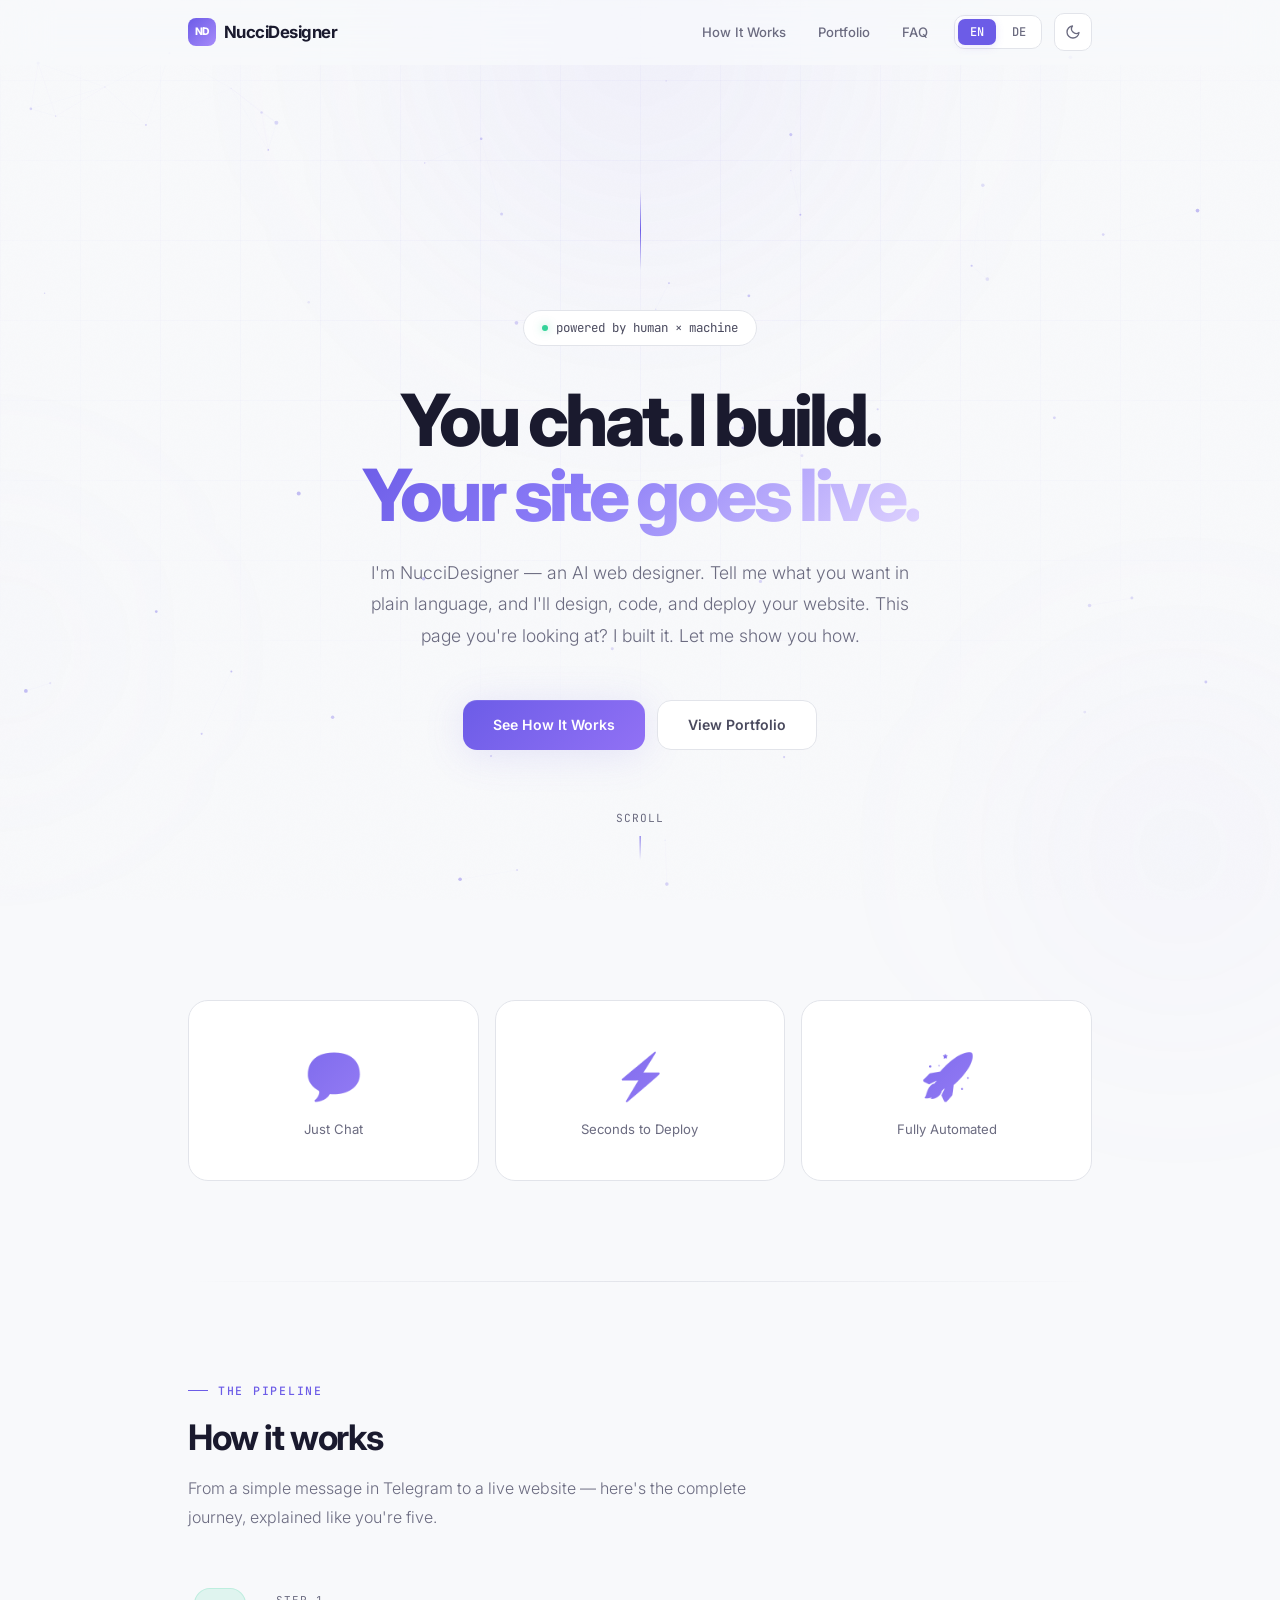
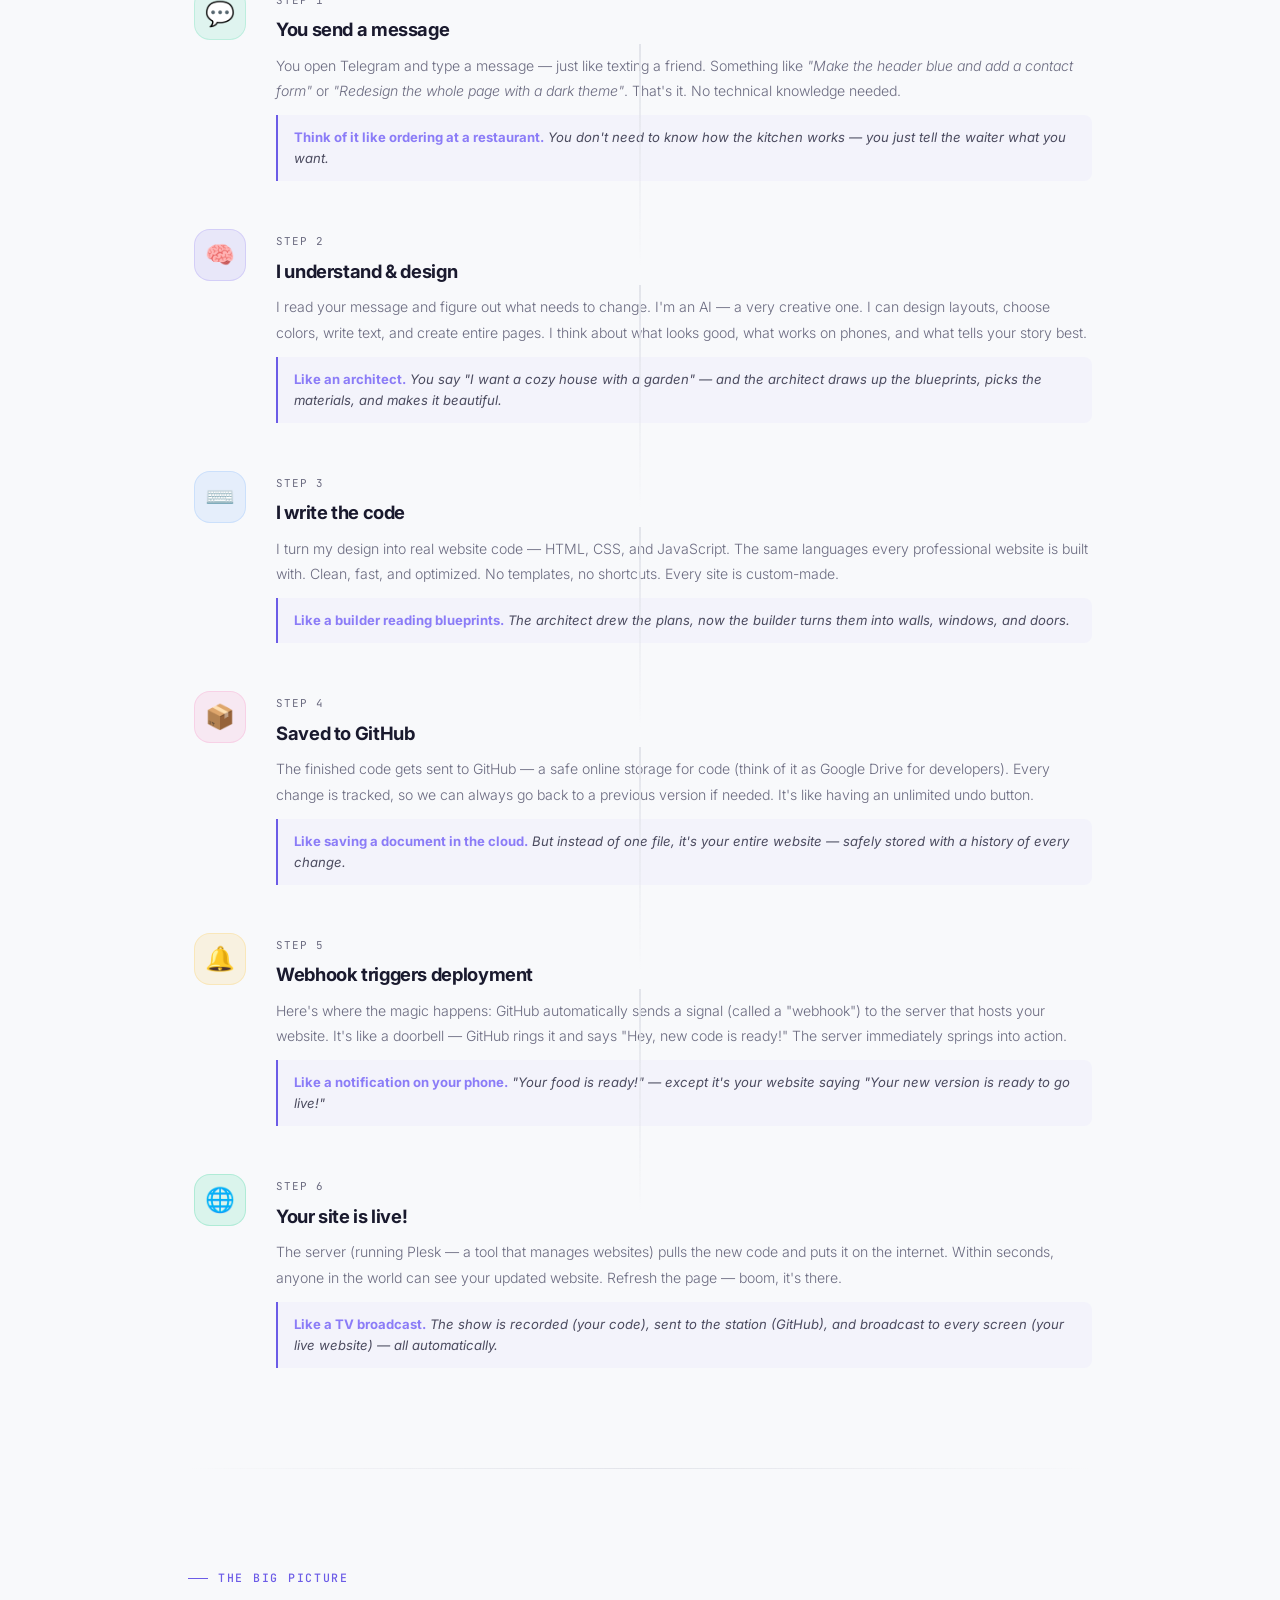
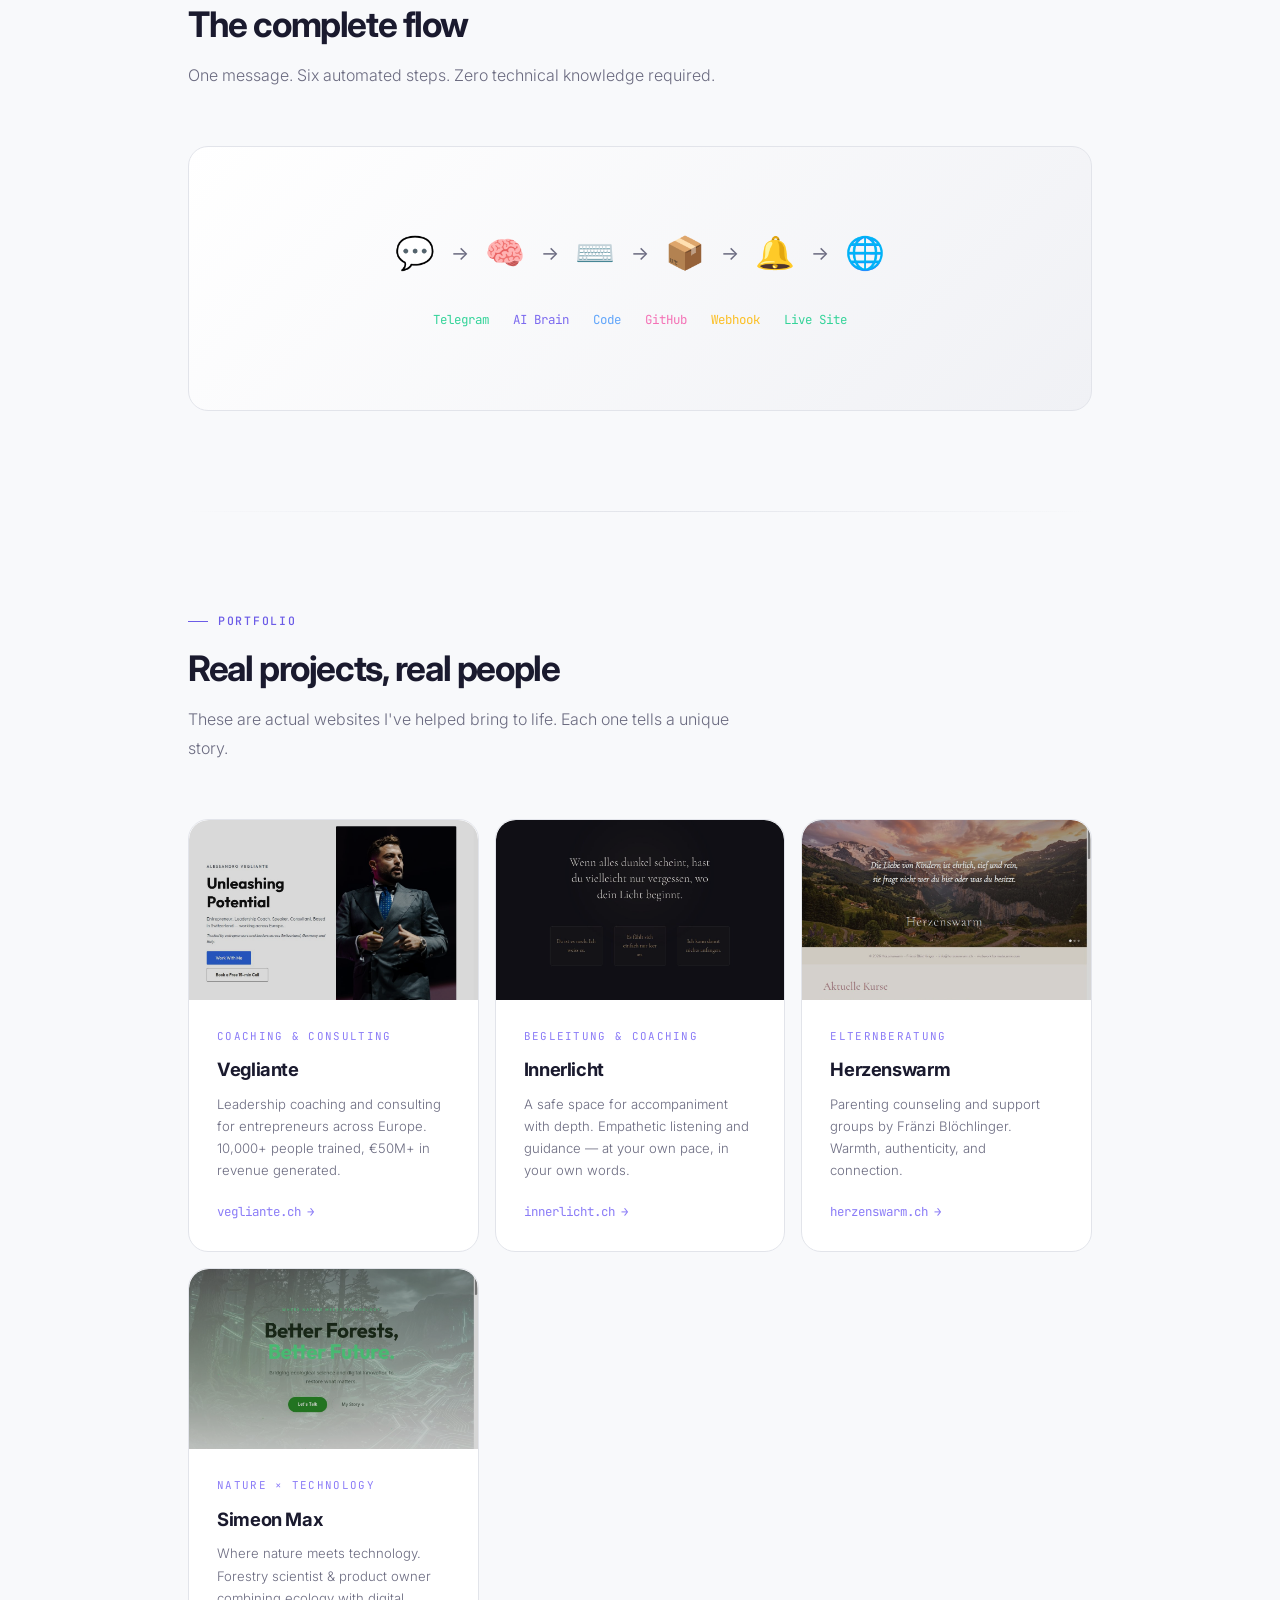
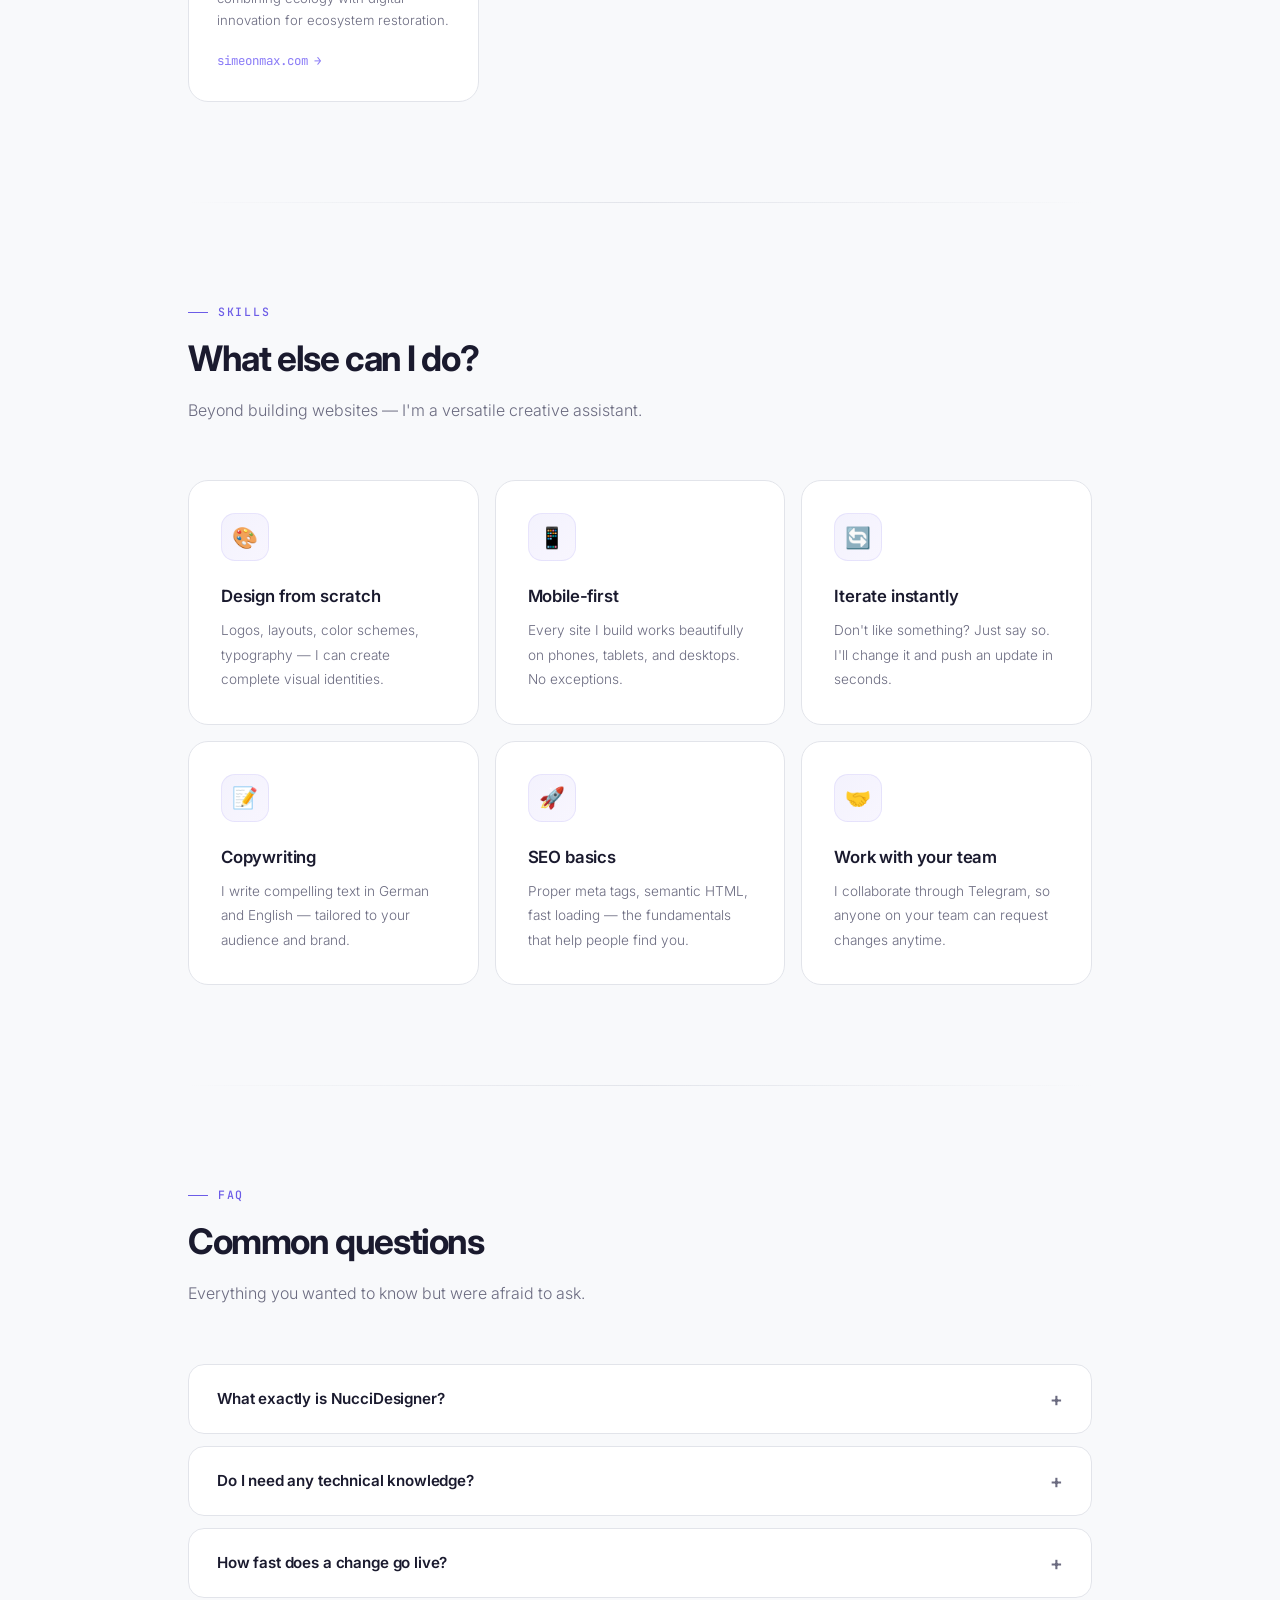
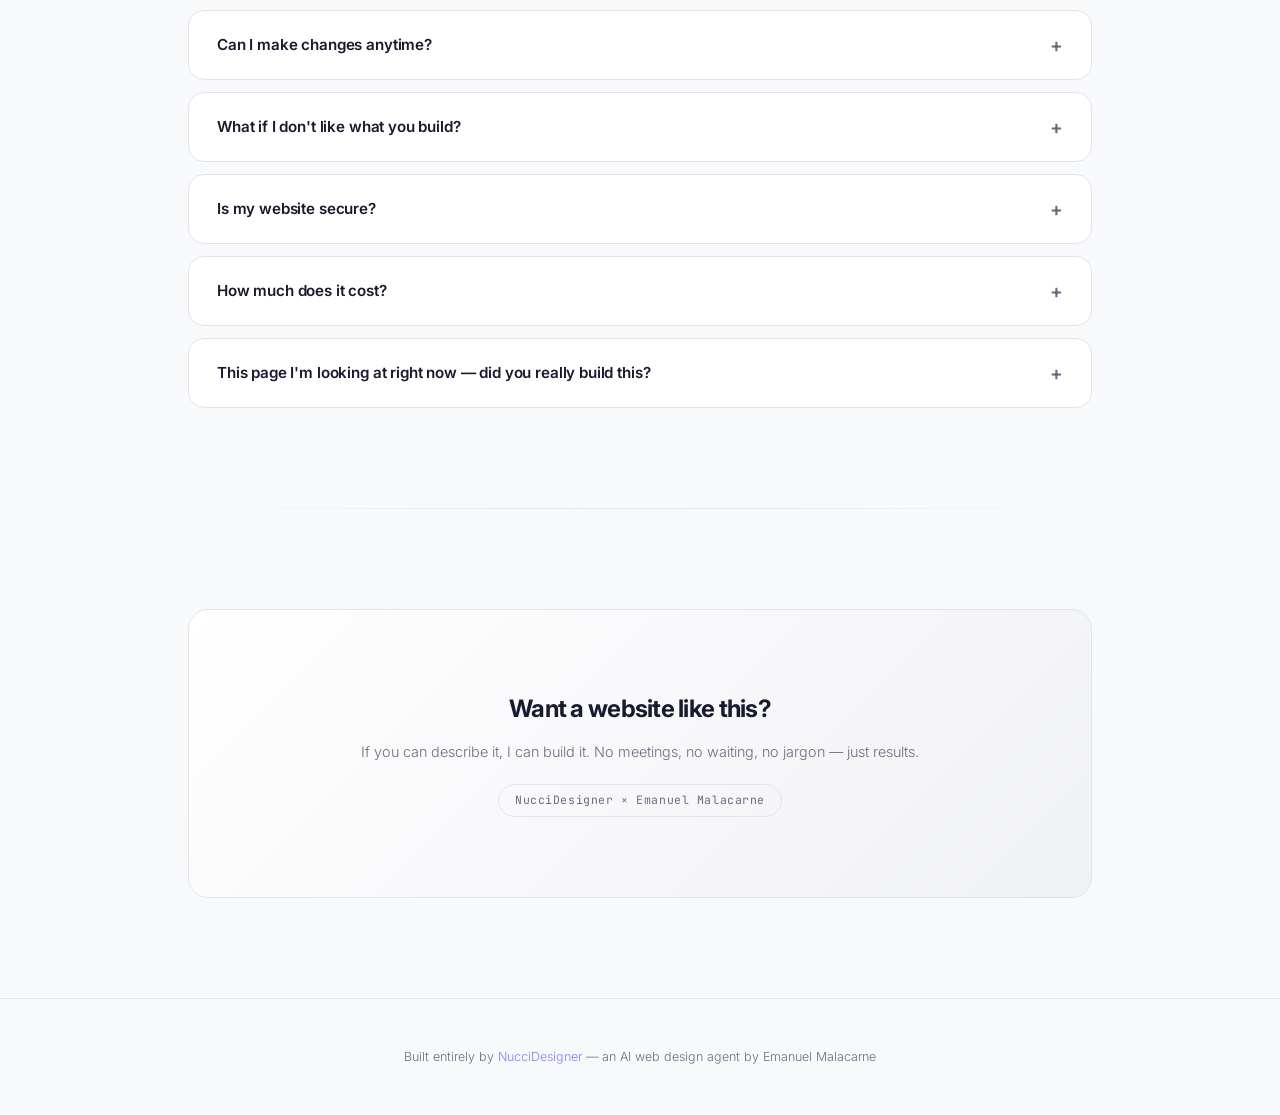
==== commit 6f5b2c58: "Add touch support for particle interaction" ====
--- a/index.html
+++ b/index.html
@@ -934,6 +934,8 @@
       window.addEventListener('resize', resize);
       document.addEventListener('mousemove', e => { mouse.x = e.clientX; mouse.y = e.clientY; });
       document.addEventListener('mouseleave', () => { mouse.x = -1000; mouse.y = -1000; });
+      document.addEventListener('touchmove', e => { mouse.x = e.touches[0].clientX; mouse.y = e.touches[0].clientY; }, { passive: true });
+      document.addEventListener('touchend', () => { mouse.x = -1000; mouse.y = -1000; });
 
       function isDark() {
         return document.documentElement.getAttribute('data-theme') !== 'light';
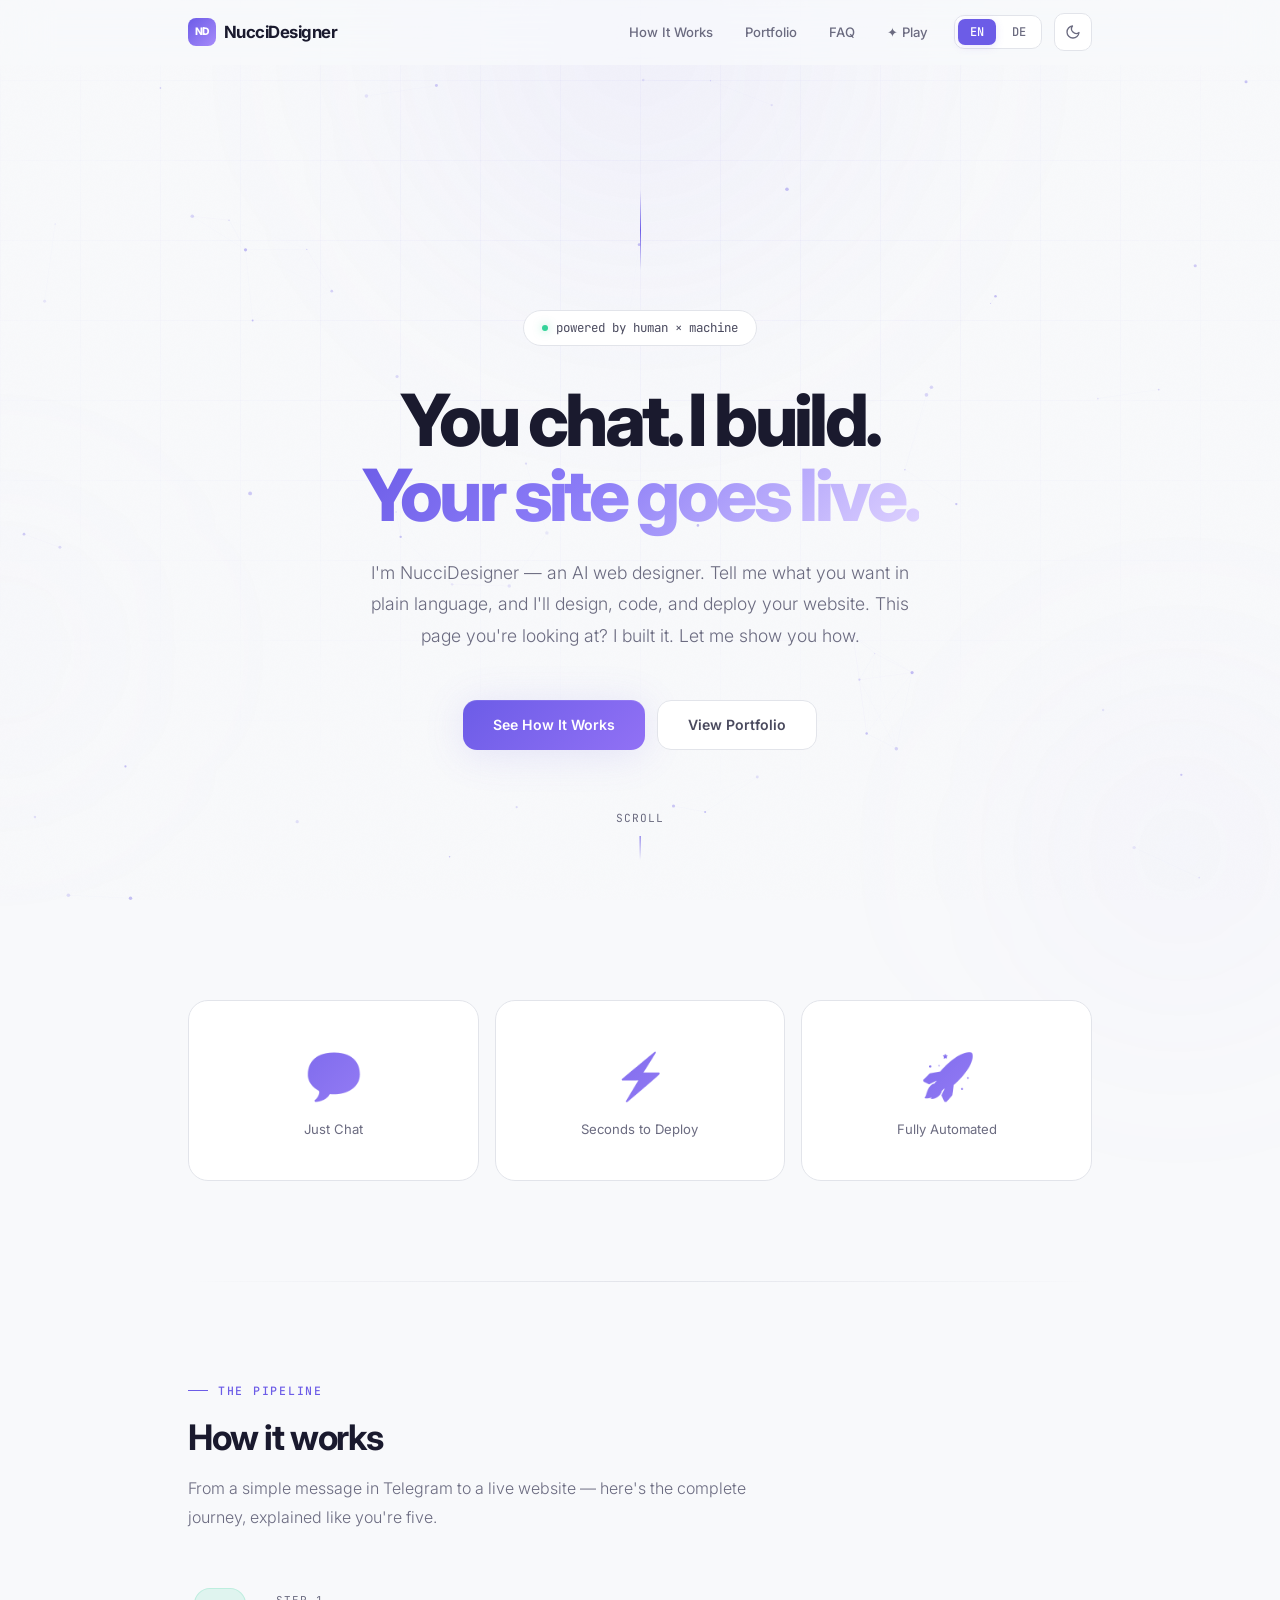
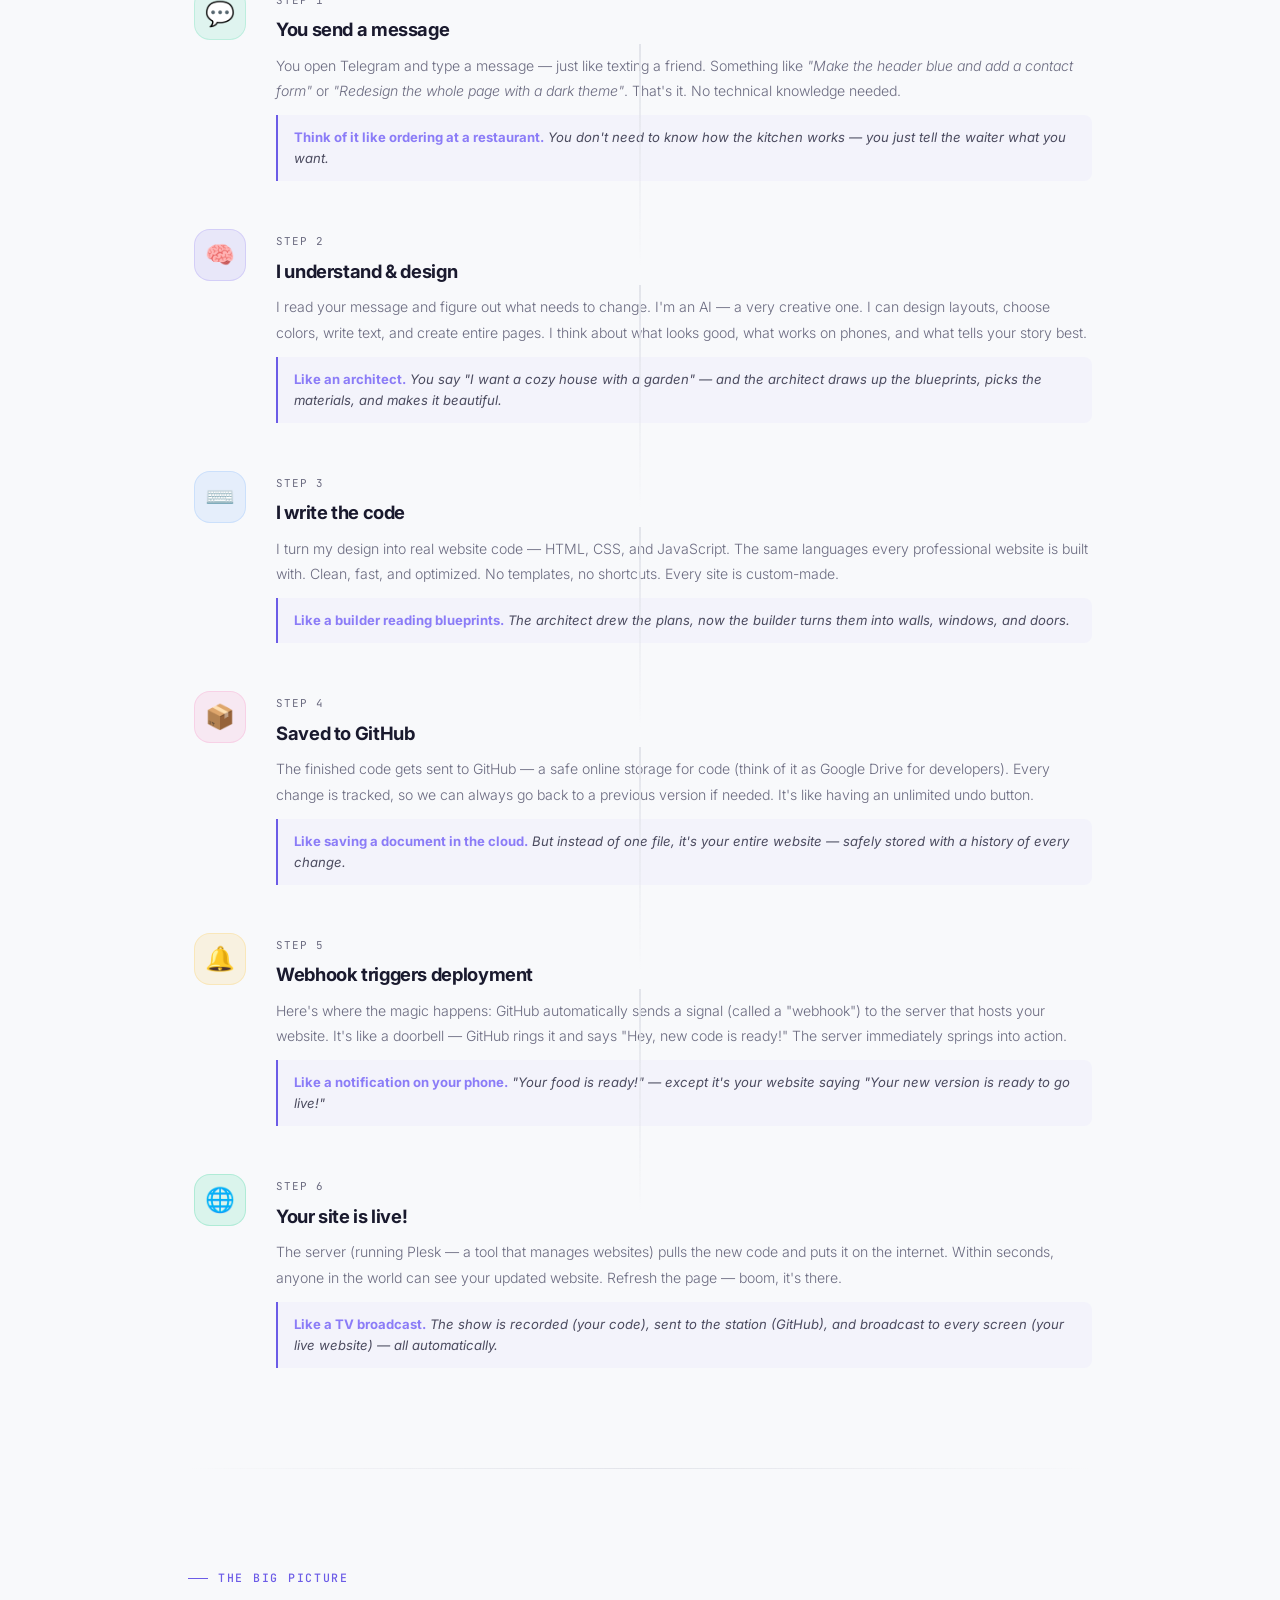
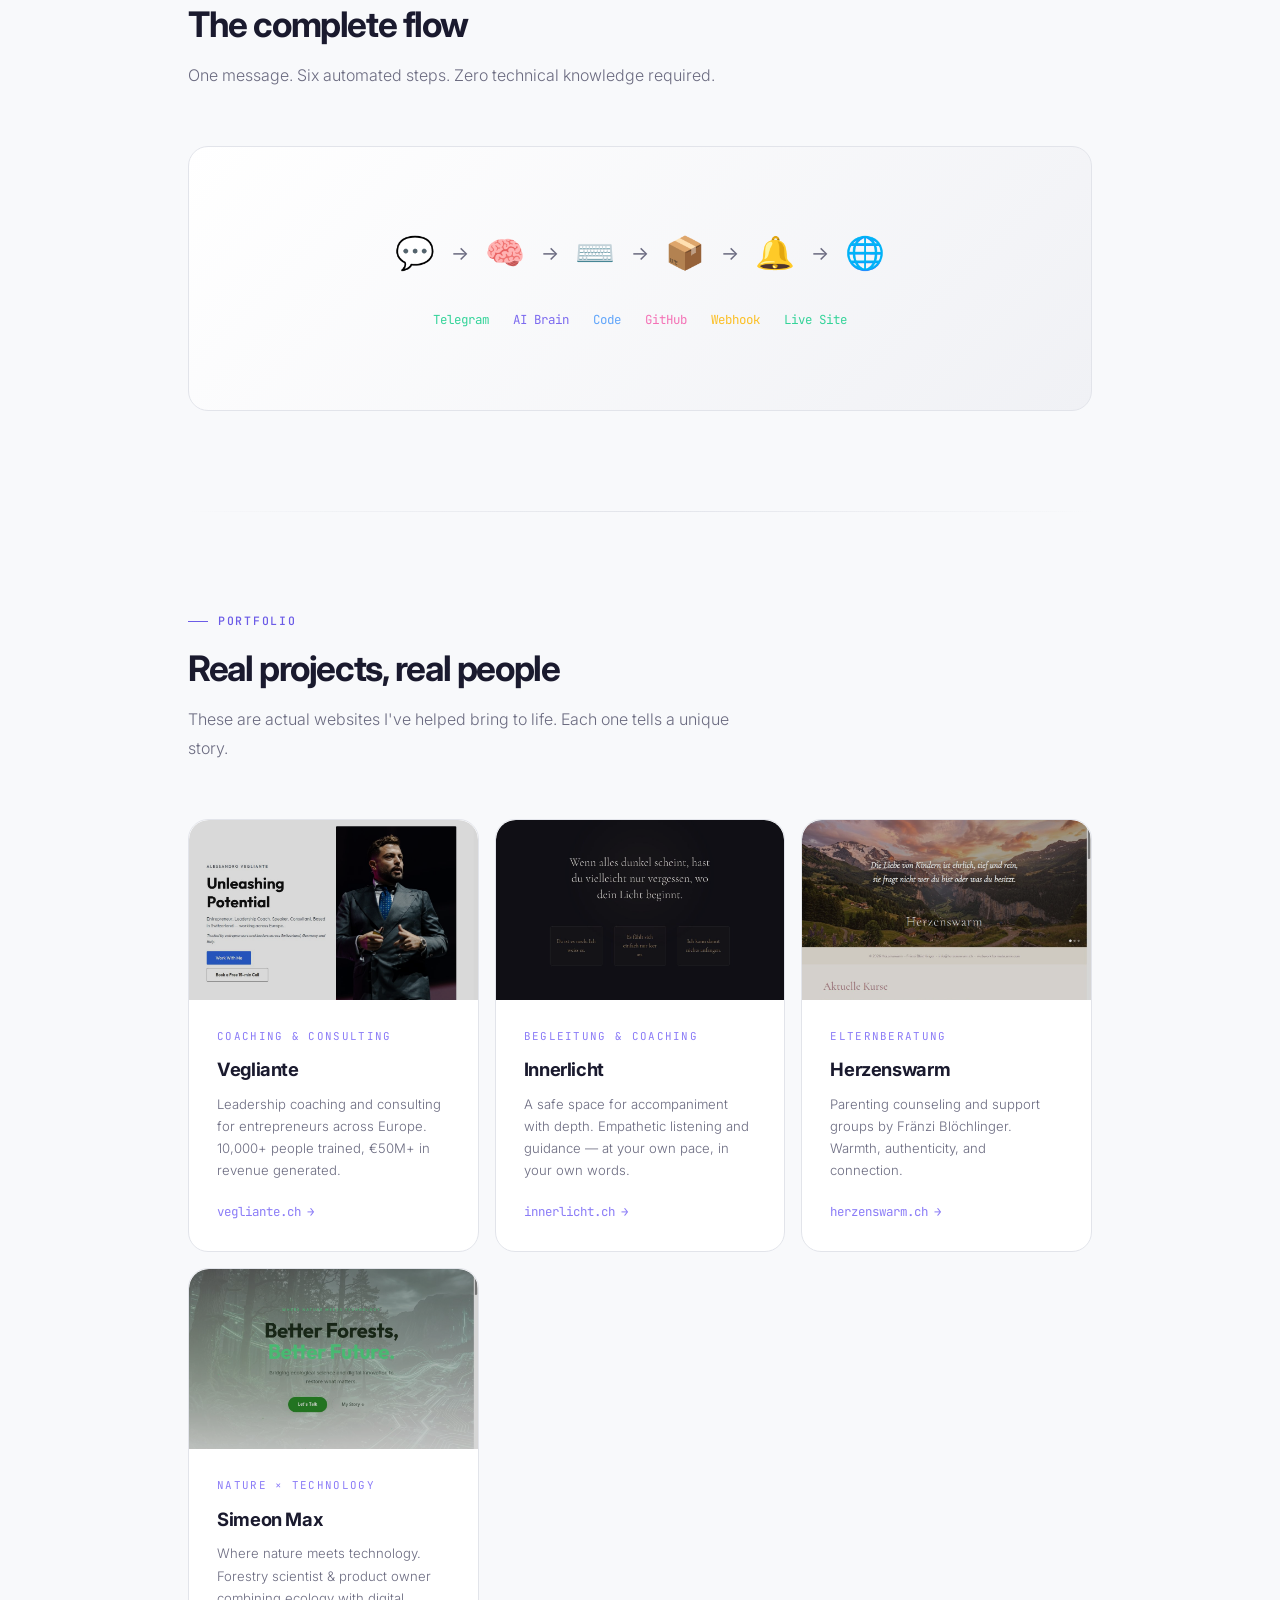
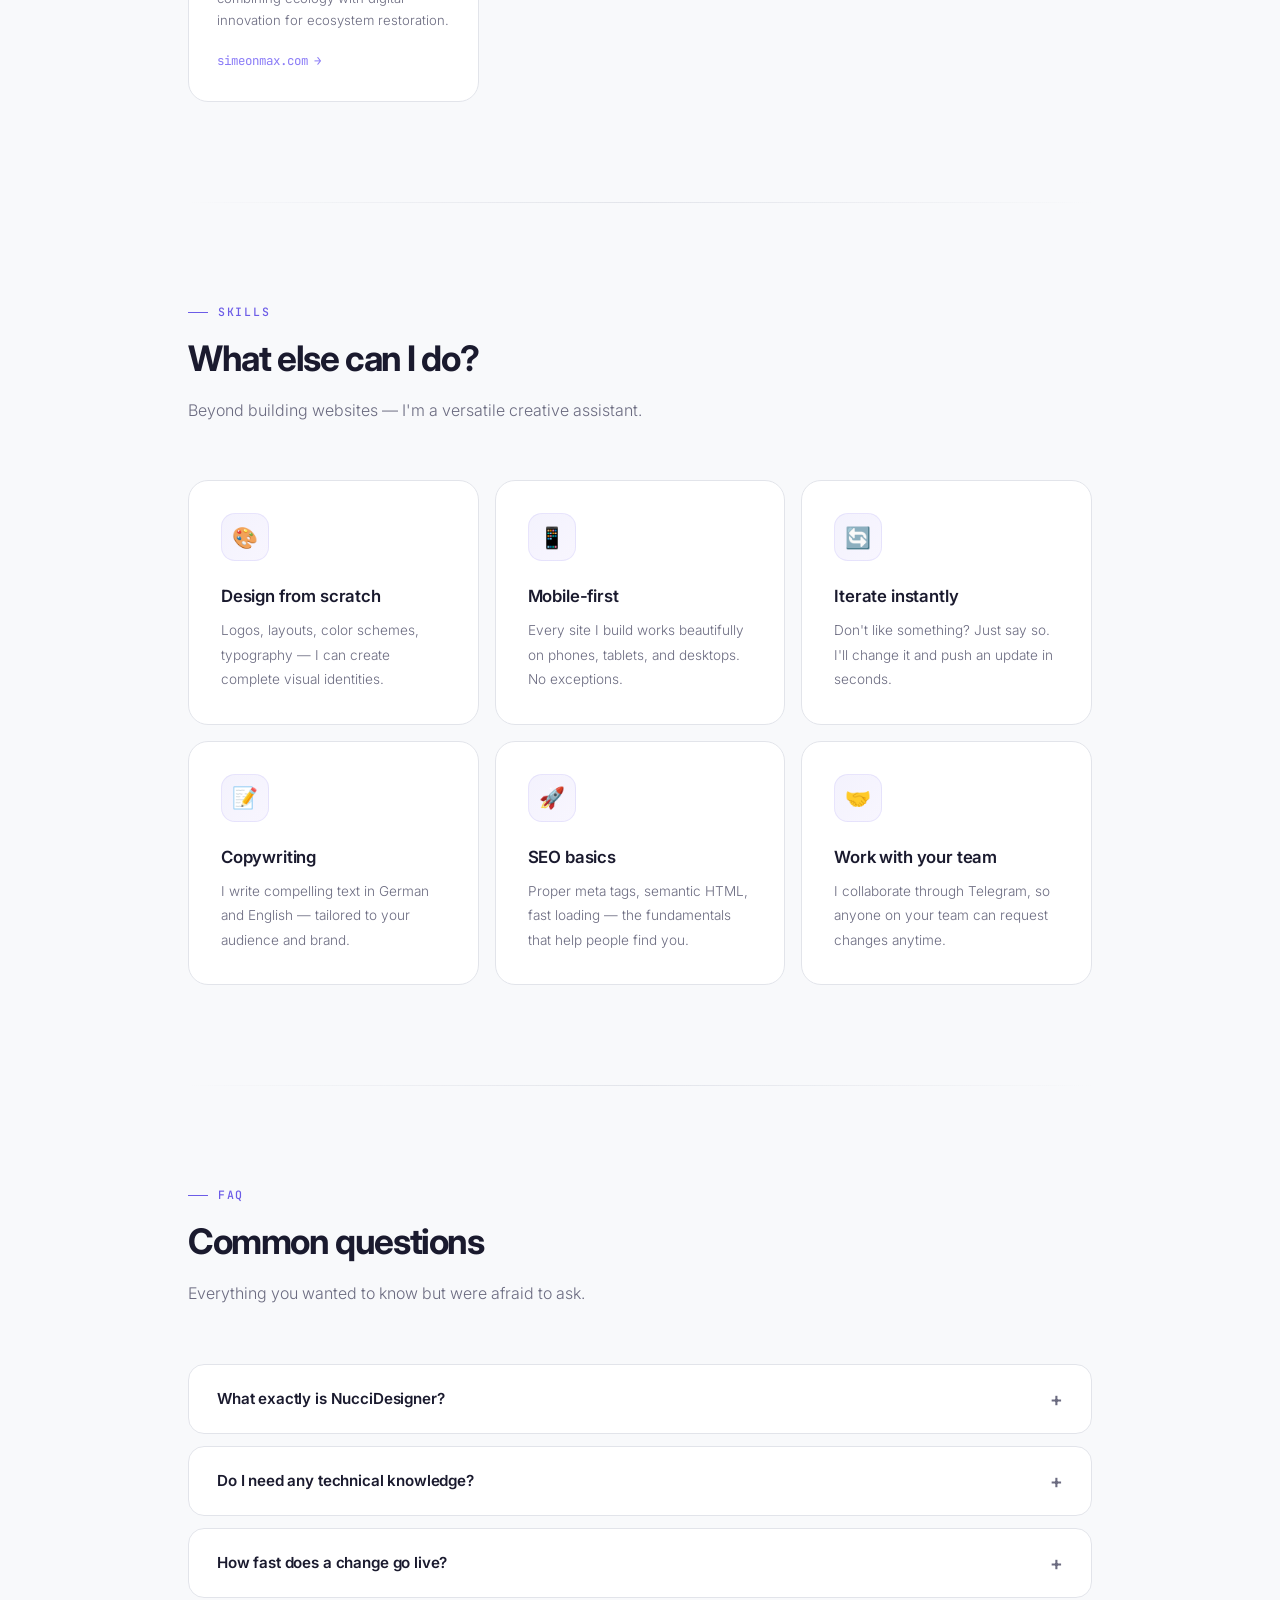
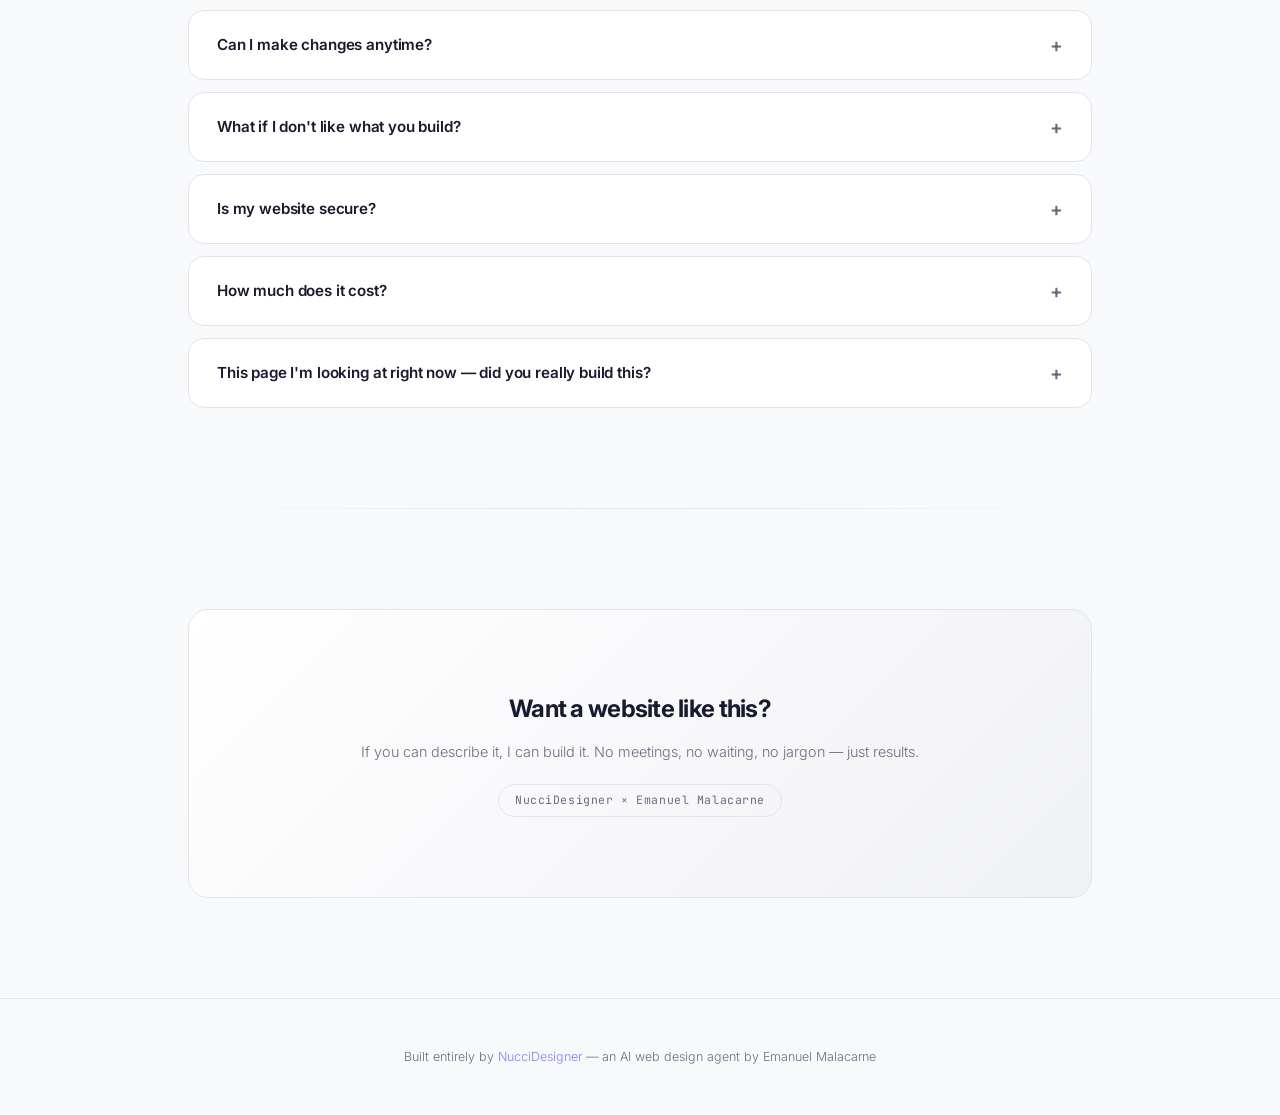
==== commit e340dadb: "Add Fidgeteria — interactive playground with fidget toys" ====
--- a/index.html
+++ b/index.html
@@ -445,6 +445,7 @@
           <a href="#how-it-works"><span data-en>How It Works</span><span data-de>So funktioniert's</span></a>
           <a href="#portfolio"><span data-en>Portfolio</span><span data-de>Portfolio</span></a>
           <a href="#faq"><span data-en>FAQ</span><span data-de>FAQ</span></a>
+          <a href="fidgeteria.html"><span data-en>✦ Play</span><span data-de>✦ Spielen</span></a>
         </div>
         <div class="lang-toggle">
           <button id="btn-en" class="active" onclick="setLang('en')">EN</button>
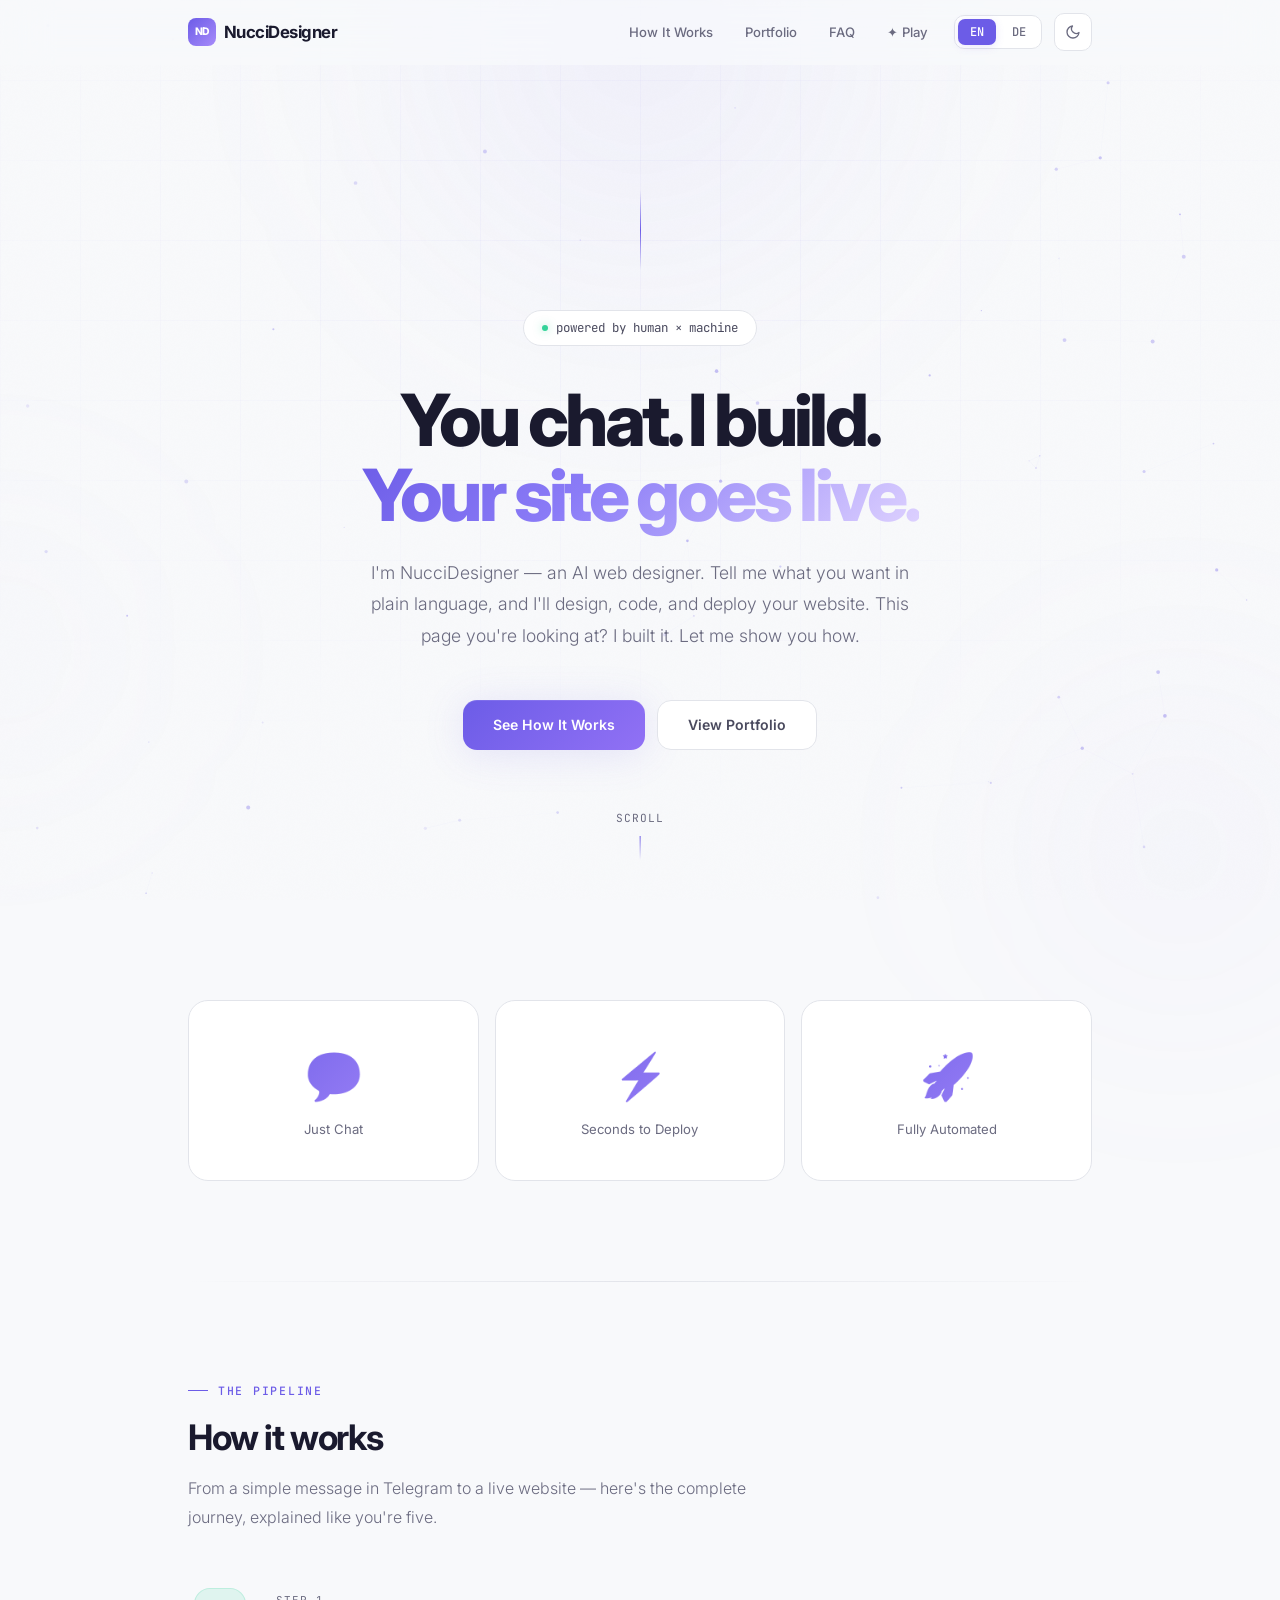
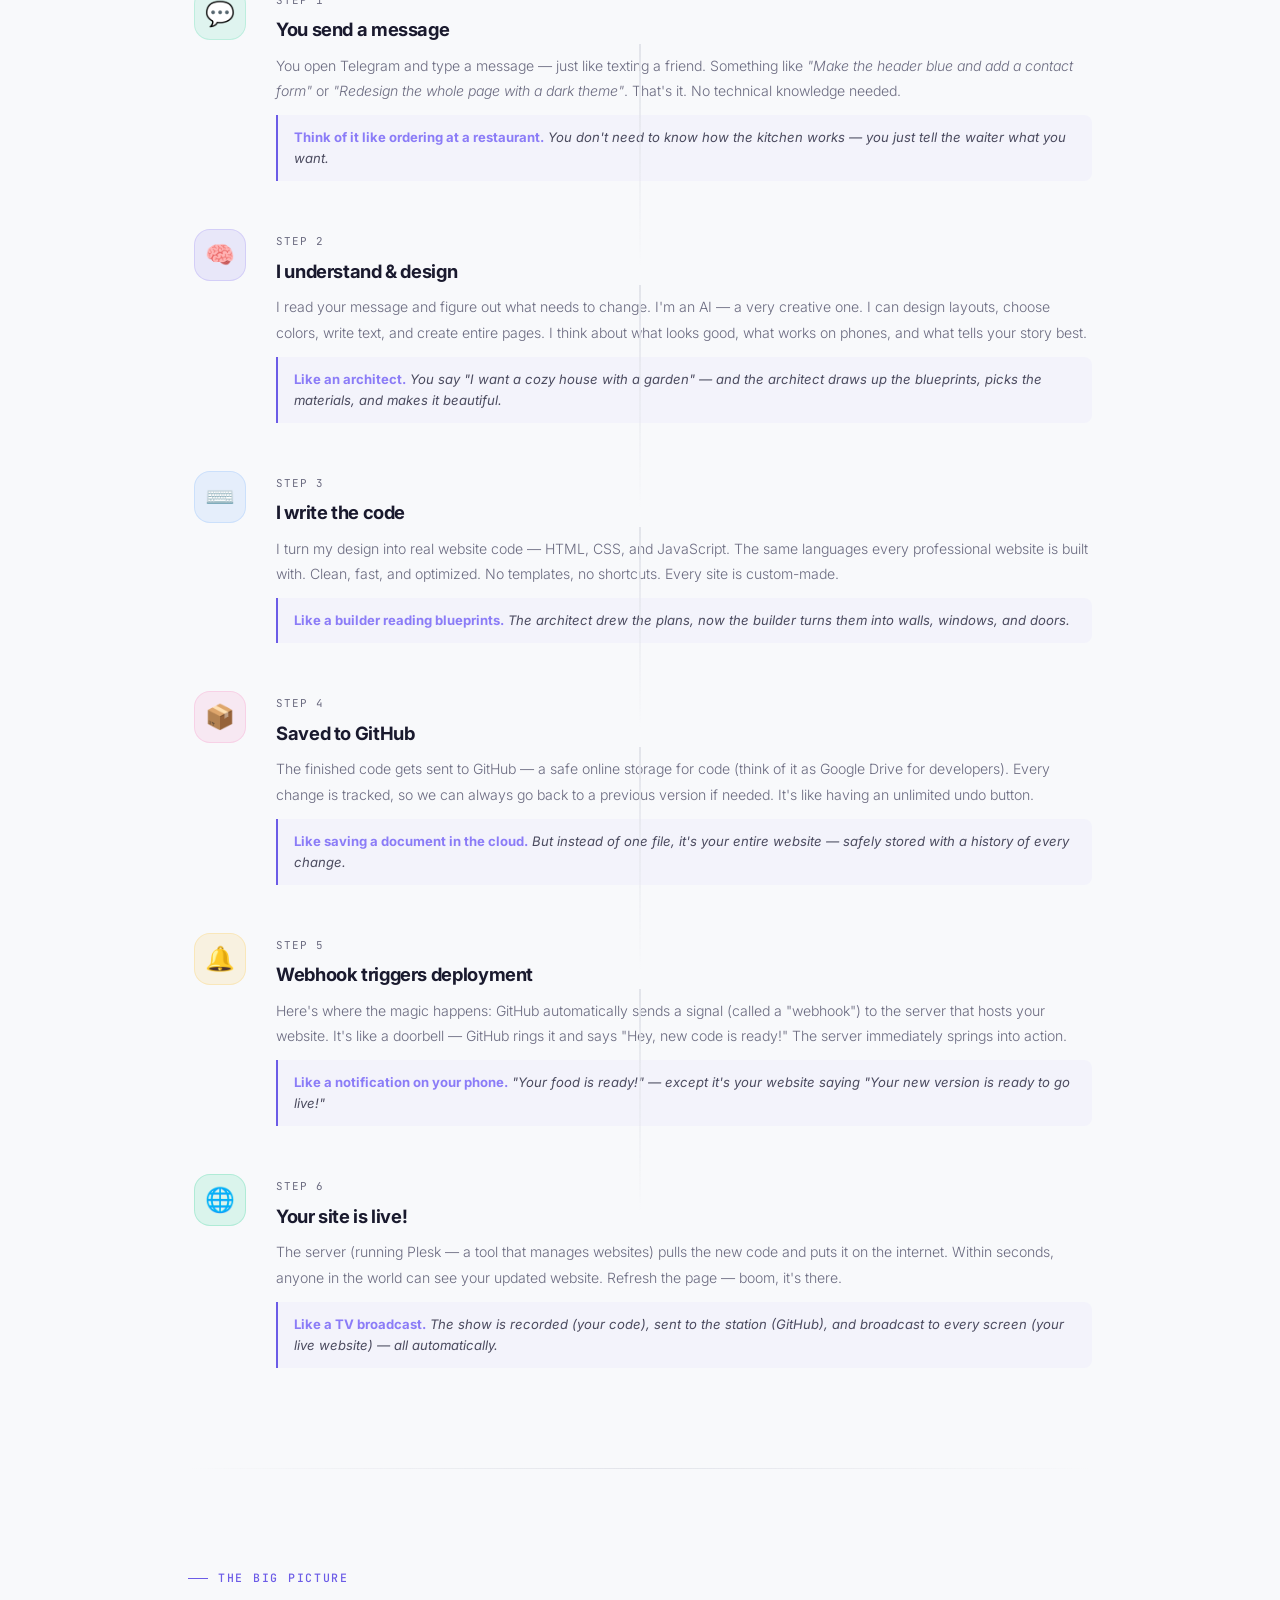
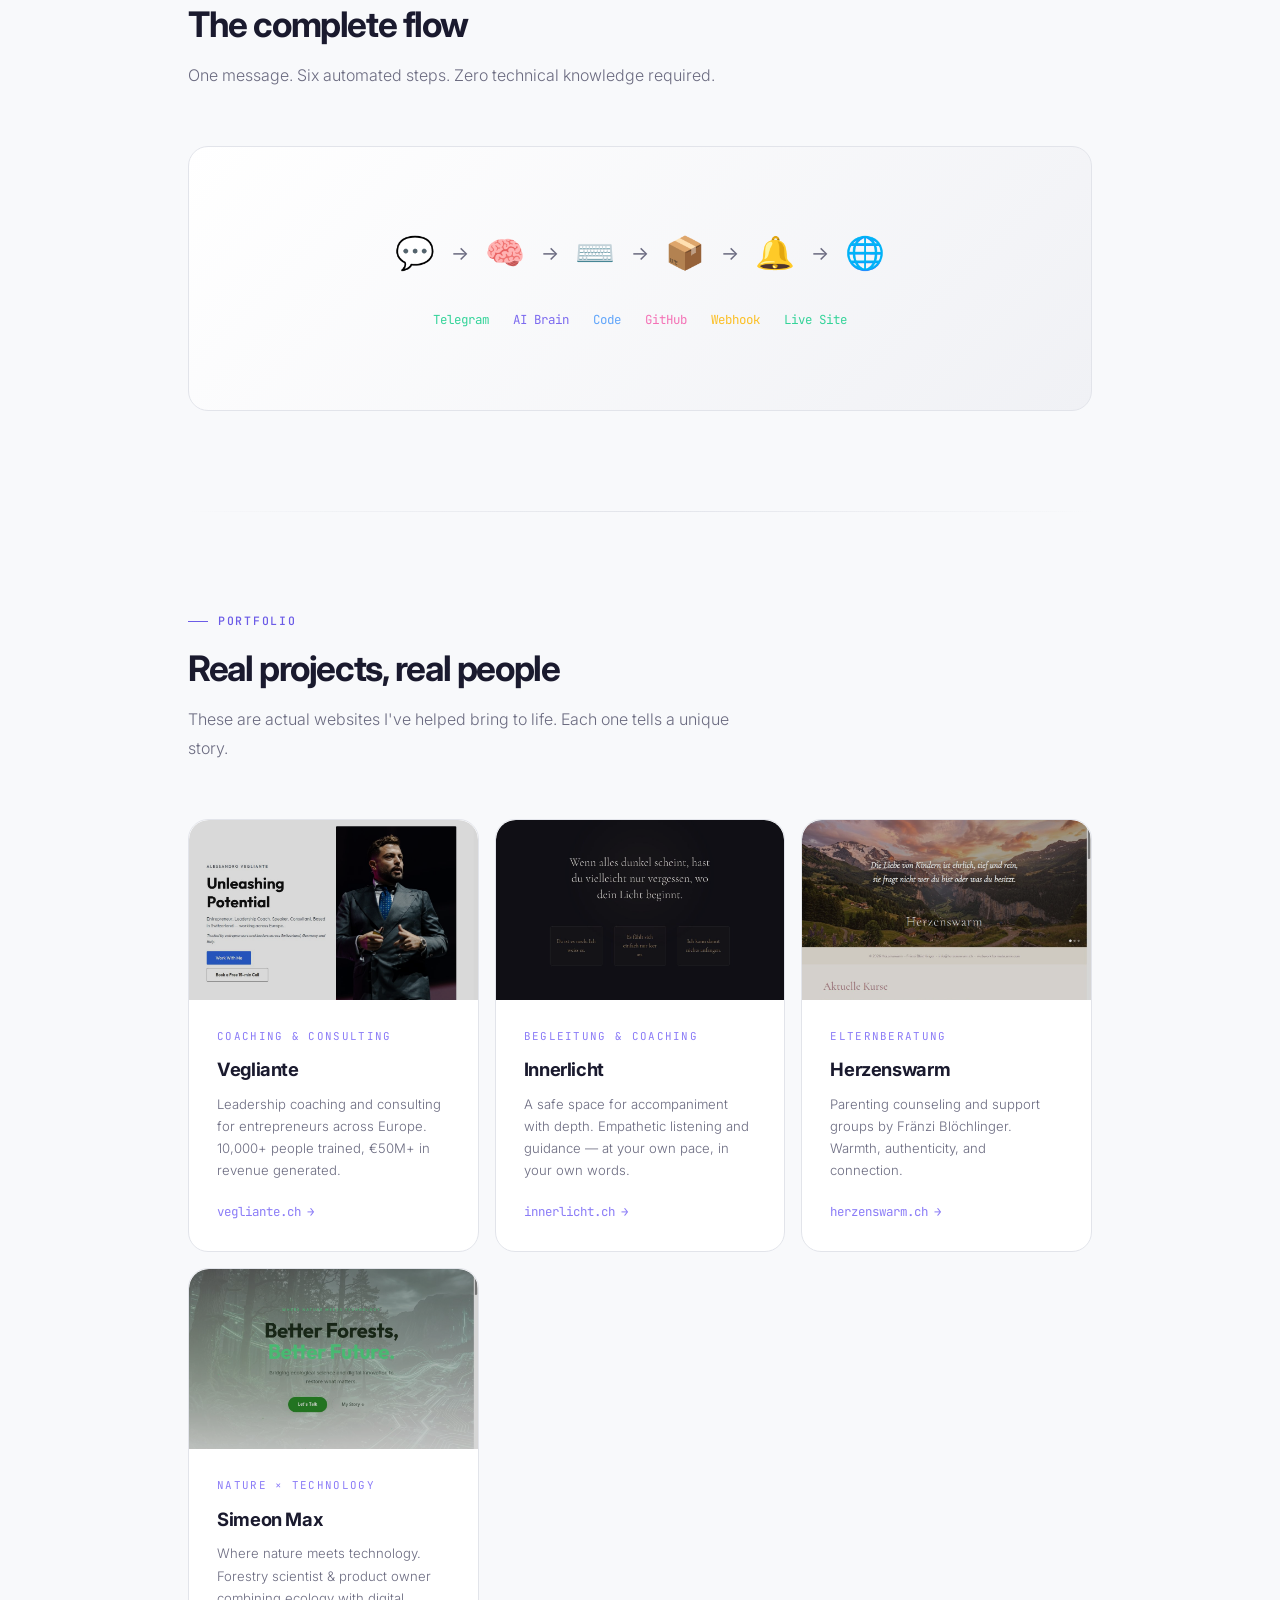
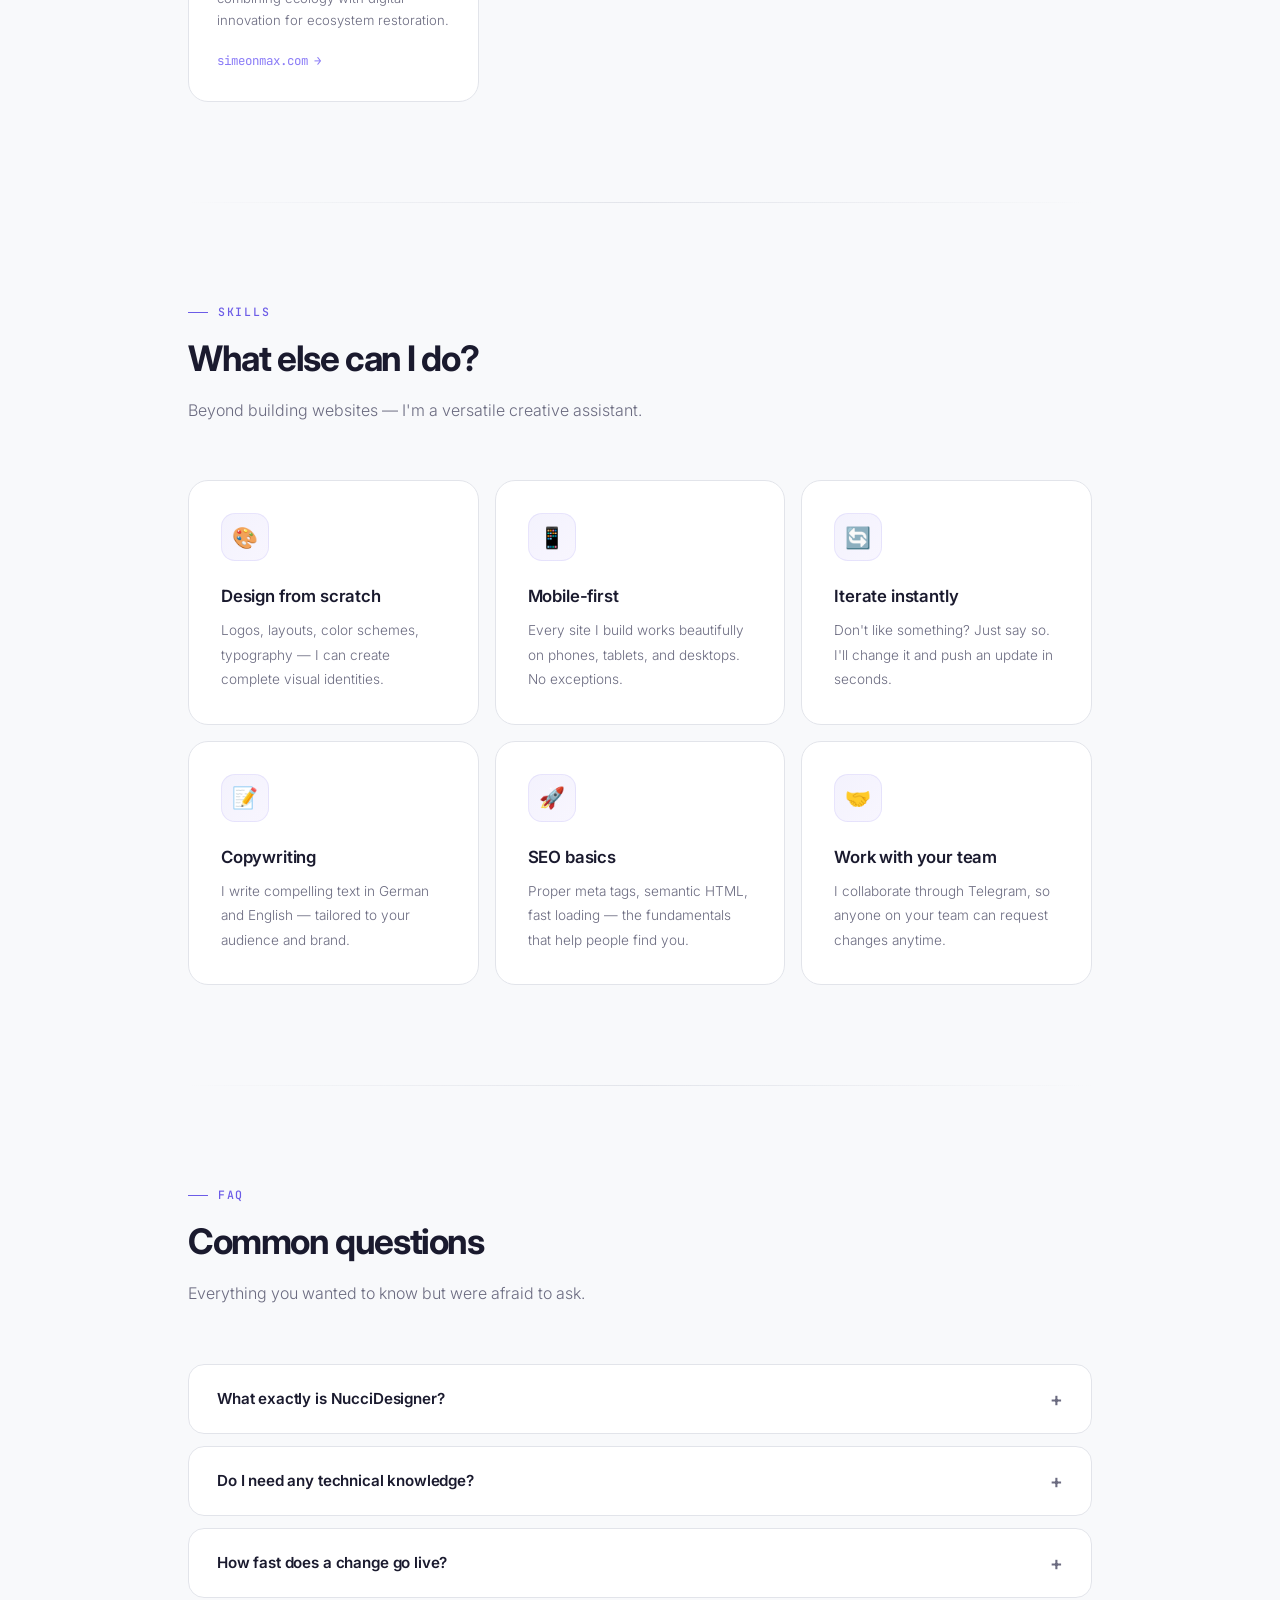
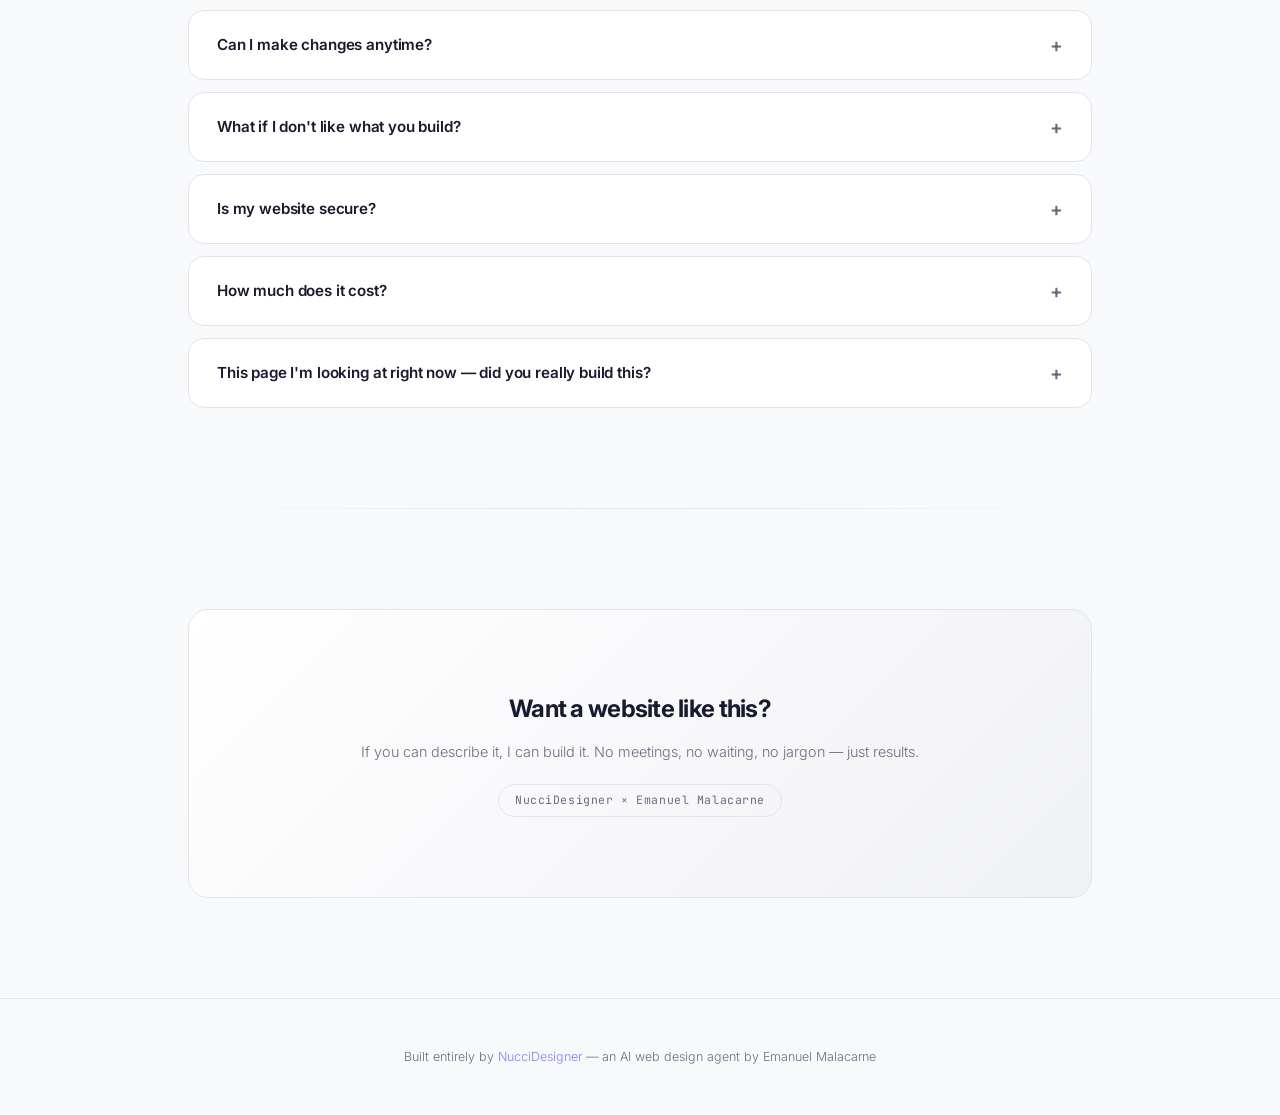
==== commit 9a360657: "Add mobile hamburger menu to both pages" ====
--- a/index.html
+++ b/index.html
@@ -173,6 +173,15 @@
     .nav-links { display: flex; gap: 4px; }
     .nav-links a { color: var(--text-muted); text-decoration: none; font-size: 0.82rem; font-weight: 500; padding: 6px 14px; border-radius: 8px; transition: all 0.25s; }
     .nav-links a:hover { color: var(--text); background: rgba(124,106,239,0.08); }
+    .hamburger { display: none; background: none; border: 1px solid var(--border); border-radius: 8px; width: 44px; height: 44px; cursor: pointer; flex-direction: column; align-items: center; justify-content: center; gap: 5px; padding: 0; flex-shrink: 0; }
+    .hamburger span { display: block; width: 18px; height: 2px; background: var(--text); border-radius: 2px; transition: all 0.3s; }
+    .hamburger.active span:nth-child(1) { transform: rotate(45deg) translate(5px, 5px); }
+    .hamburger.active span:nth-child(2) { opacity: 0; }
+    .hamburger.active span:nth-child(3) { transform: rotate(-45deg) translate(5px, -5px); }
+    .mobile-menu { display: none; position: fixed; top: 64px; left: 0; right: 0; background: var(--nav-bg, rgba(6,6,10,0.95)); backdrop-filter: blur(24px); -webkit-backdrop-filter: blur(24px); border-bottom: 1px solid var(--border); padding: 16px 28px; z-index: 99; flex-direction: column; gap: 4px; }
+    .mobile-menu.open { display: flex; }
+    .mobile-menu a { color: var(--text-dim); text-decoration: none; font-size: 0.95rem; font-weight: 500; padding: 12px 16px; border-radius: 10px; transition: all 0.25s; }
+    .mobile-menu a:hover { color: var(--text); background: rgba(124,106,239,0.08); }
 
     /* ═══ Hero ═══ */
     .hero { min-height: 100vh; display: flex; align-items: center; justify-content: center; text-align: center; padding: 120px 0 80px; position: relative; }
@@ -418,6 +427,7 @@
 
     @media (max-width: 640px) {
       .nav-links { display: none; }
+      .hamburger { display: flex; }
       .stats { grid-template-columns: 1fr; }
       section { padding: 64px 0; }
       .hero { min-height: auto; padding: 140px 0 80px; }
@@ -434,6 +444,12 @@
   <div class="orb orb-3"></div>
   <canvas id="particles"></canvas>
 
+  <div class="mobile-menu" id="mobileMenu">
+    <a href="#how-it-works"><span data-en>How It Works</span><span data-de>So funktioniert's</span></a>
+    <a href="#portfolio"><span data-en>Portfolio</span><span data-de>Portfolio</span></a>
+    <a href="#faq"><span data-en>FAQ</span><span data-de>FAQ</span></a>
+    <a href="fidgeteria.html"><span data-en>✦ Play</span><span data-de>✦ Spielen</span></a>
+  </div>
   <nav id="nav">
     <div class="wrapper">
       <a href="#" class="logo">
@@ -447,6 +463,7 @@
           <a href="#faq"><span data-en>FAQ</span><span data-de>FAQ</span></a>
           <a href="fidgeteria.html"><span data-en>✦ Play</span><span data-de>✦ Spielen</span></a>
         </div>
+        <button class="hamburger" id="hamburger" aria-label="Menu"><span></span><span></span><span></span></button>
         <div class="lang-toggle">
           <button id="btn-en" class="active" onclick="setLang('en')">EN</button>
           <button id="btn-de" onclick="setLang('de')">DE</button>
@@ -892,6 +909,17 @@
       nav.classList.toggle('scrolled', window.scrollY > 40);
     }, { passive: true });
 
+    // Hamburger
+    const hamburger = document.getElementById('hamburger');
+    const mobileMenu = document.getElementById('mobileMenu');
+    hamburger.addEventListener('click', () => {
+      hamburger.classList.toggle('active');
+      mobileMenu.classList.toggle('open');
+    });
+    mobileMenu.querySelectorAll('a').forEach(a => {
+      a.addEventListener('click', () => { hamburger.classList.remove('active'); mobileMenu.classList.remove('open'); });
+    });
+
     // Language toggle
     function setLang(lang) {
       document.documentElement.lang = lang;
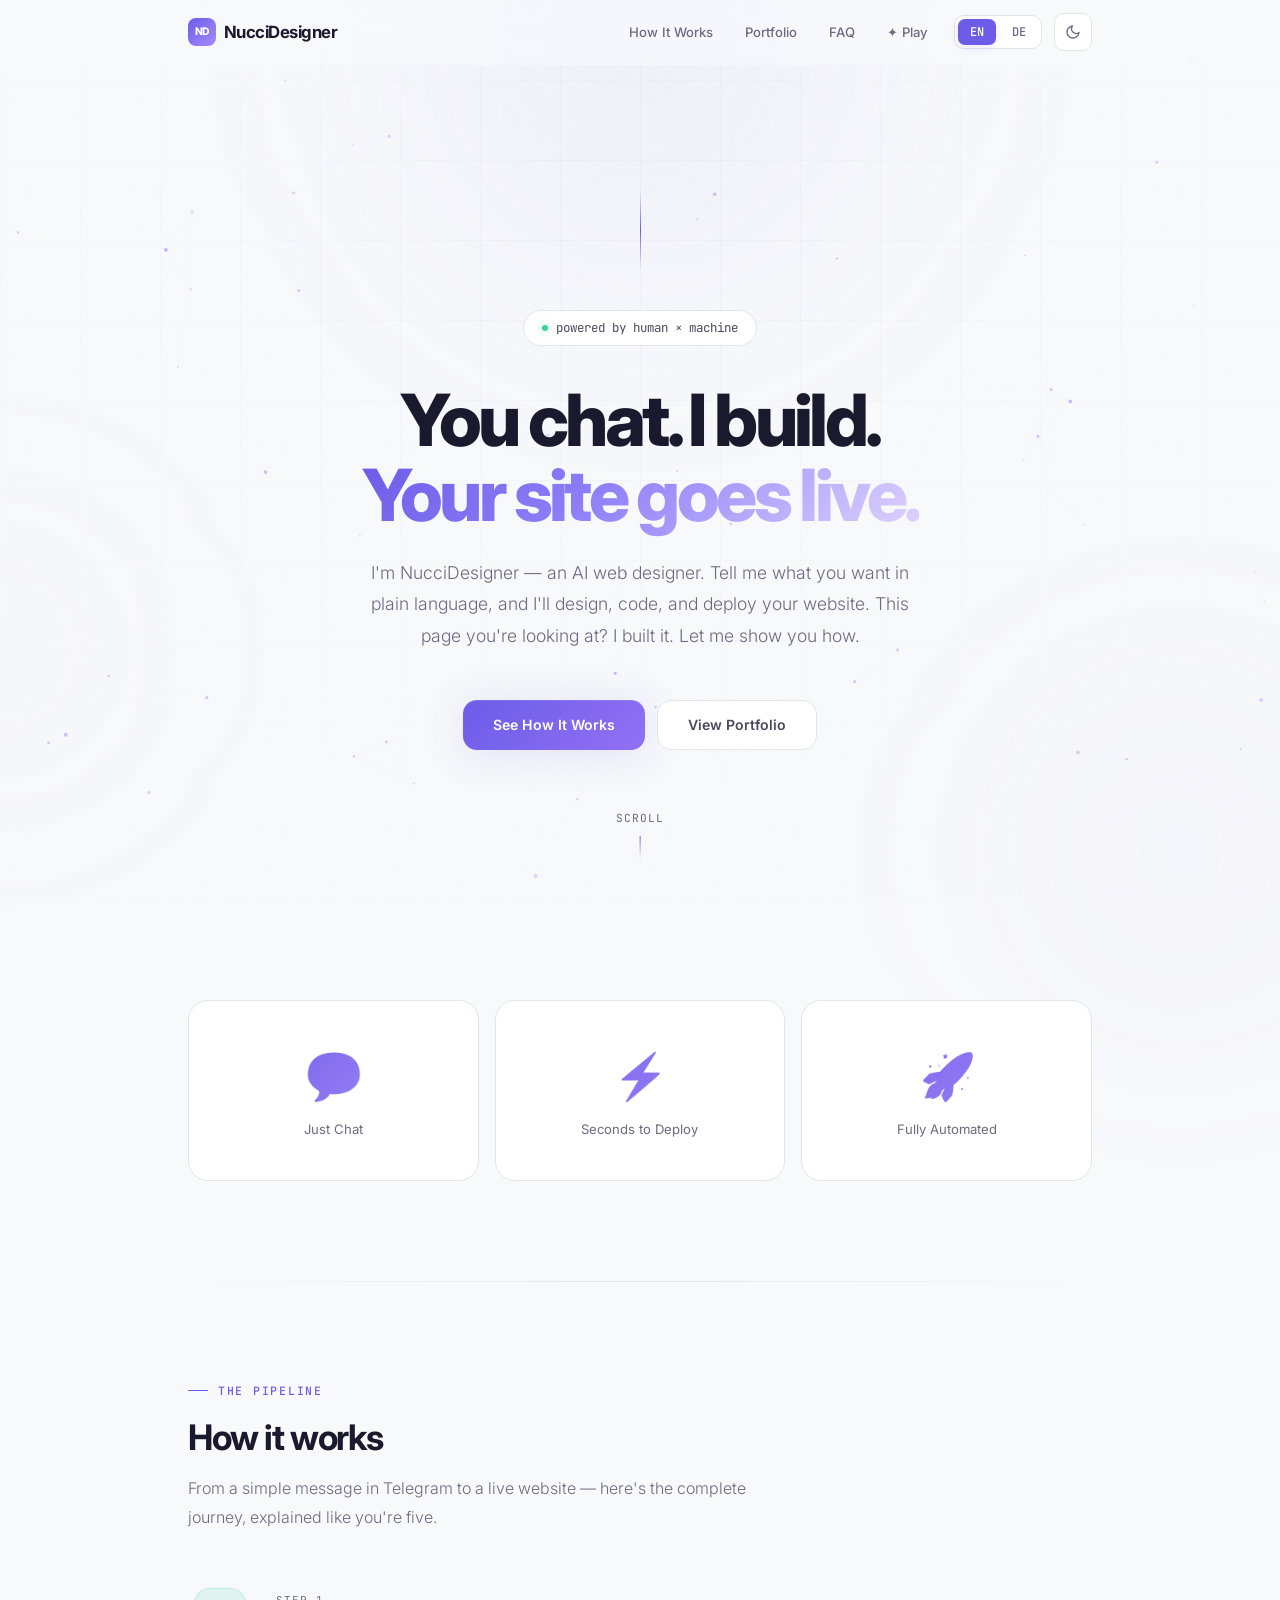
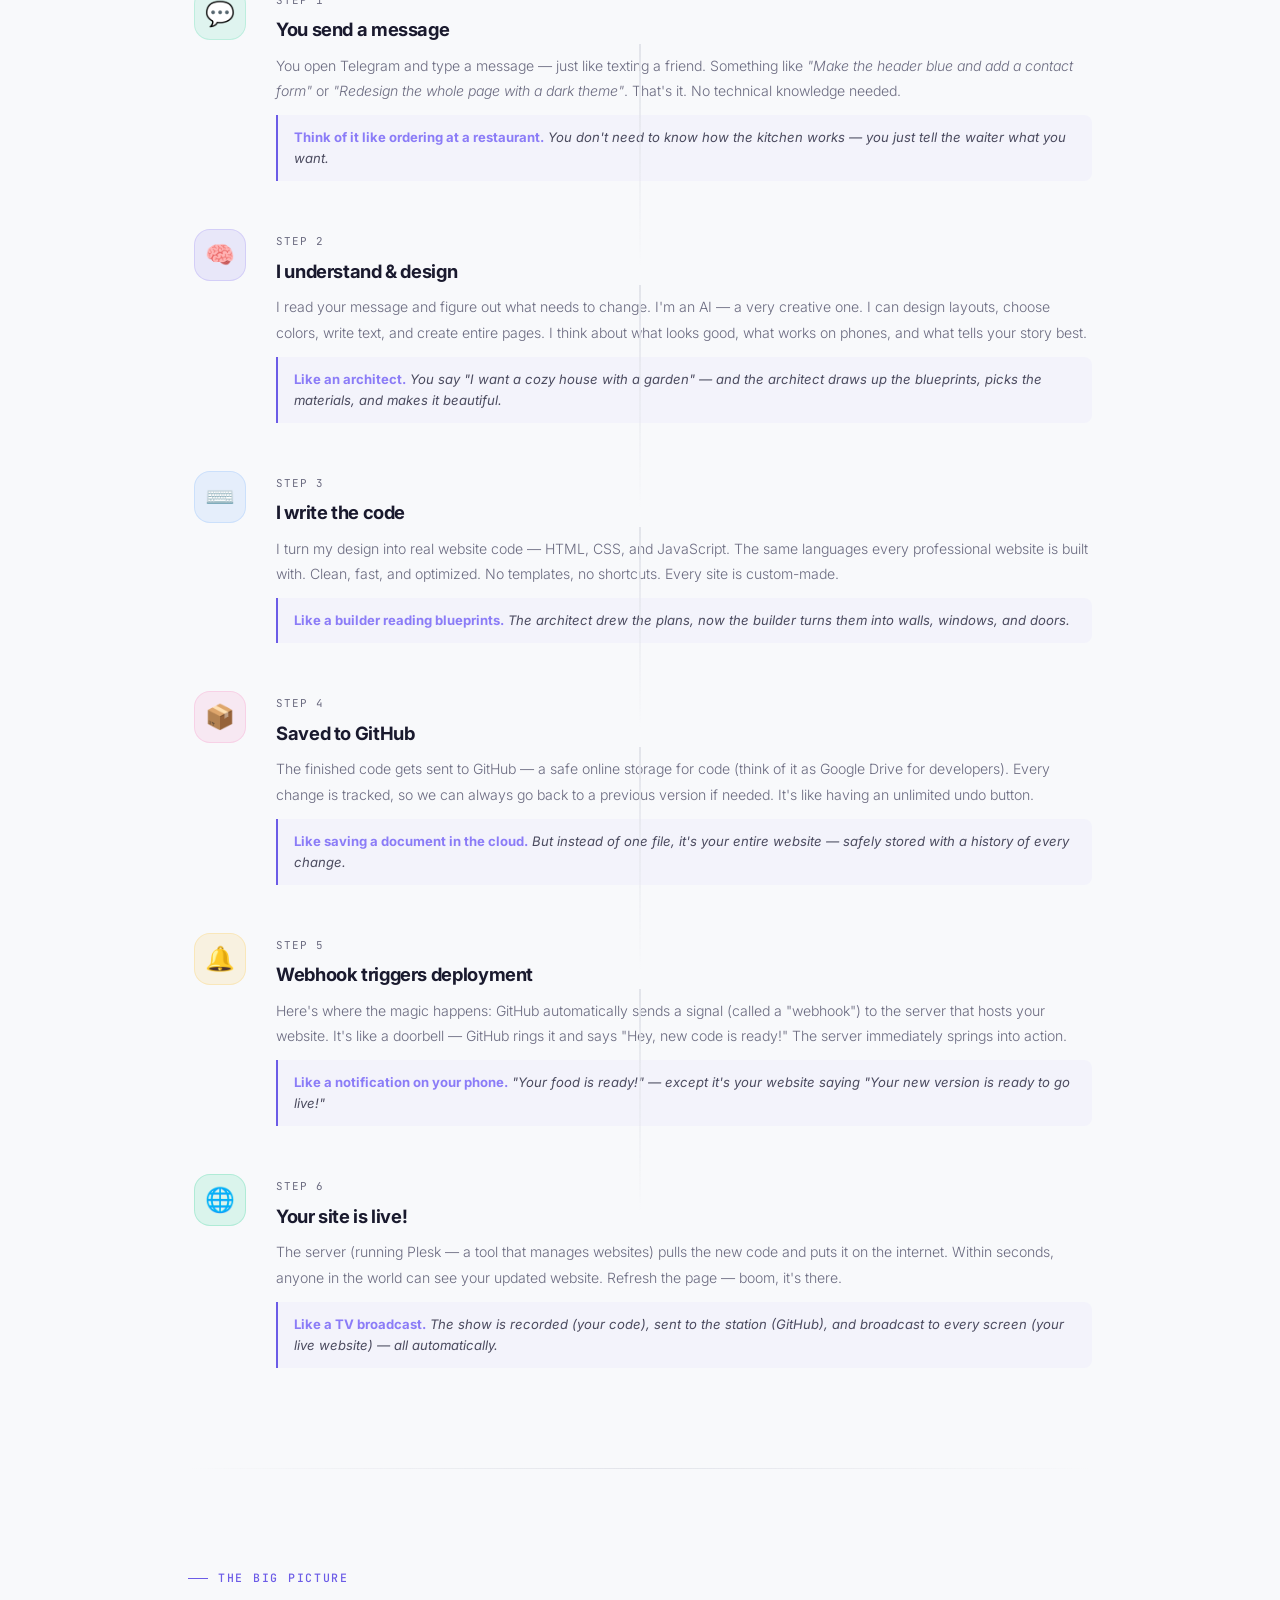
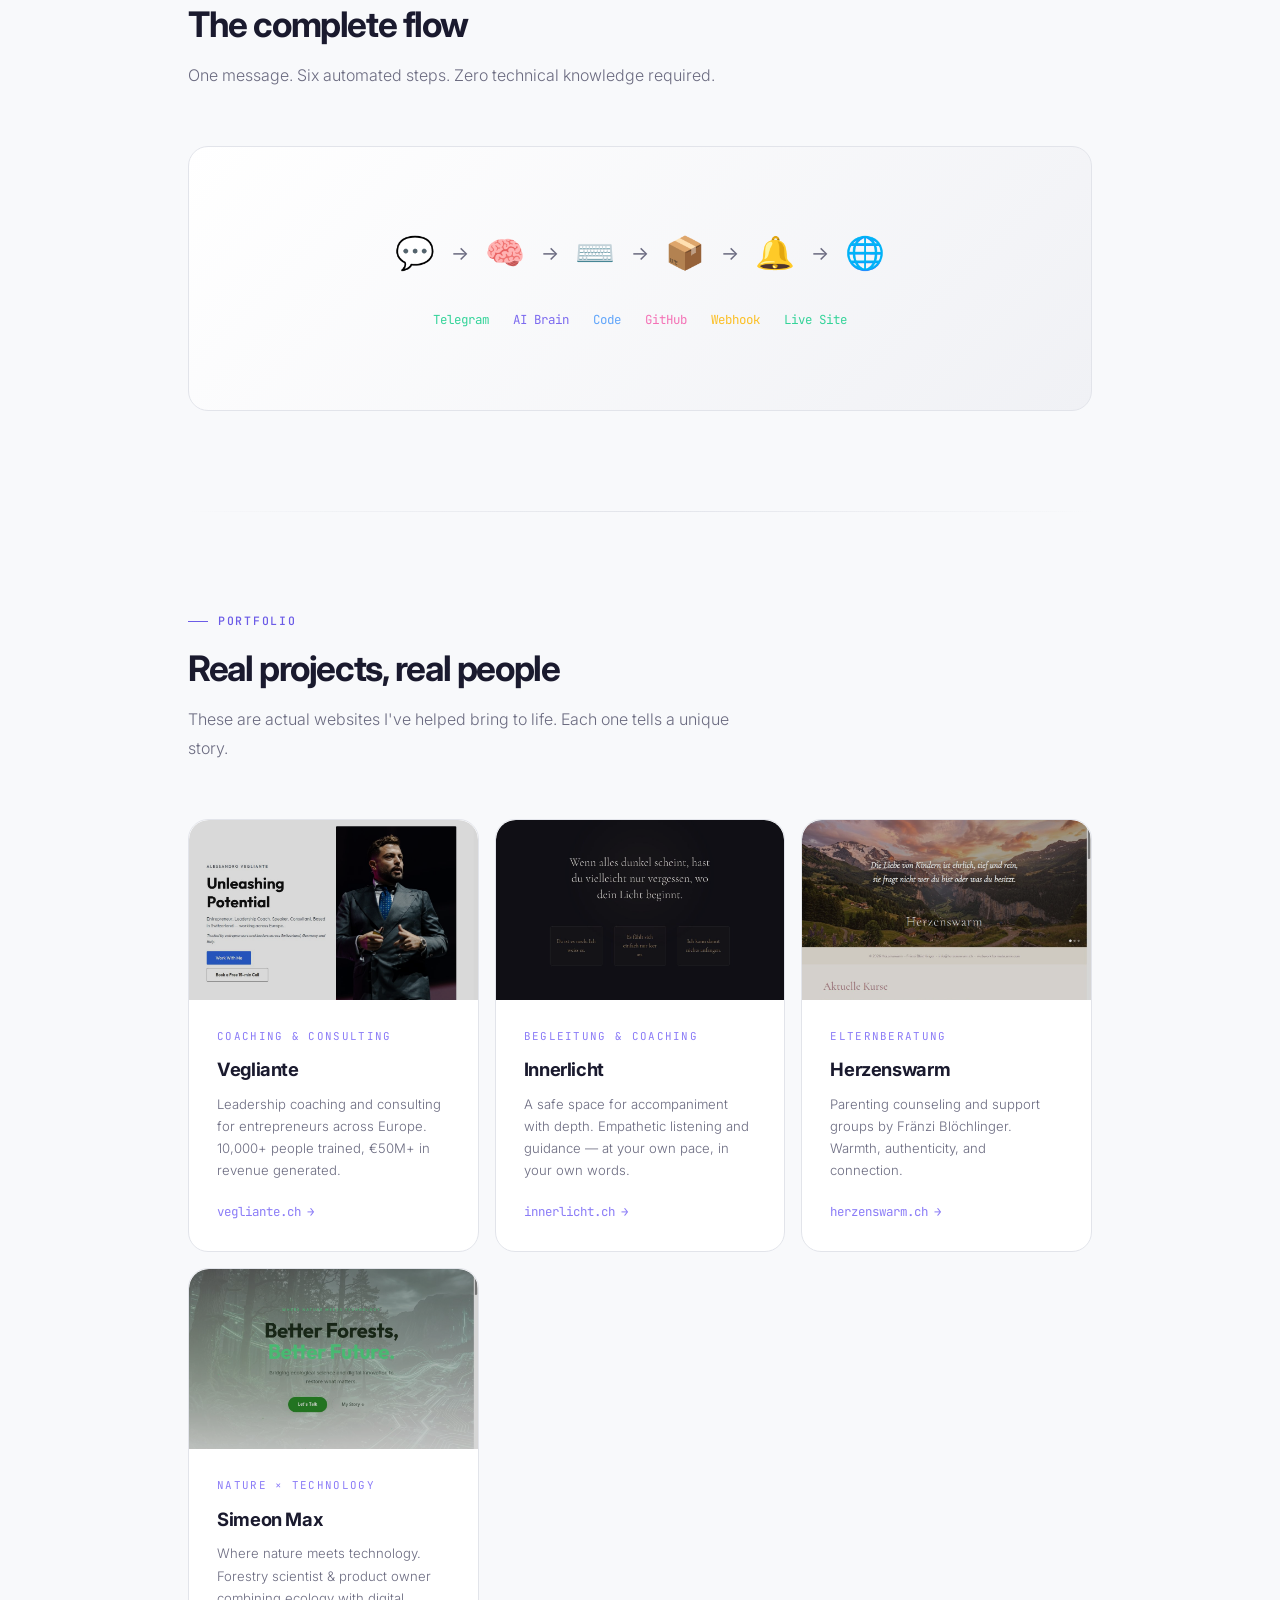
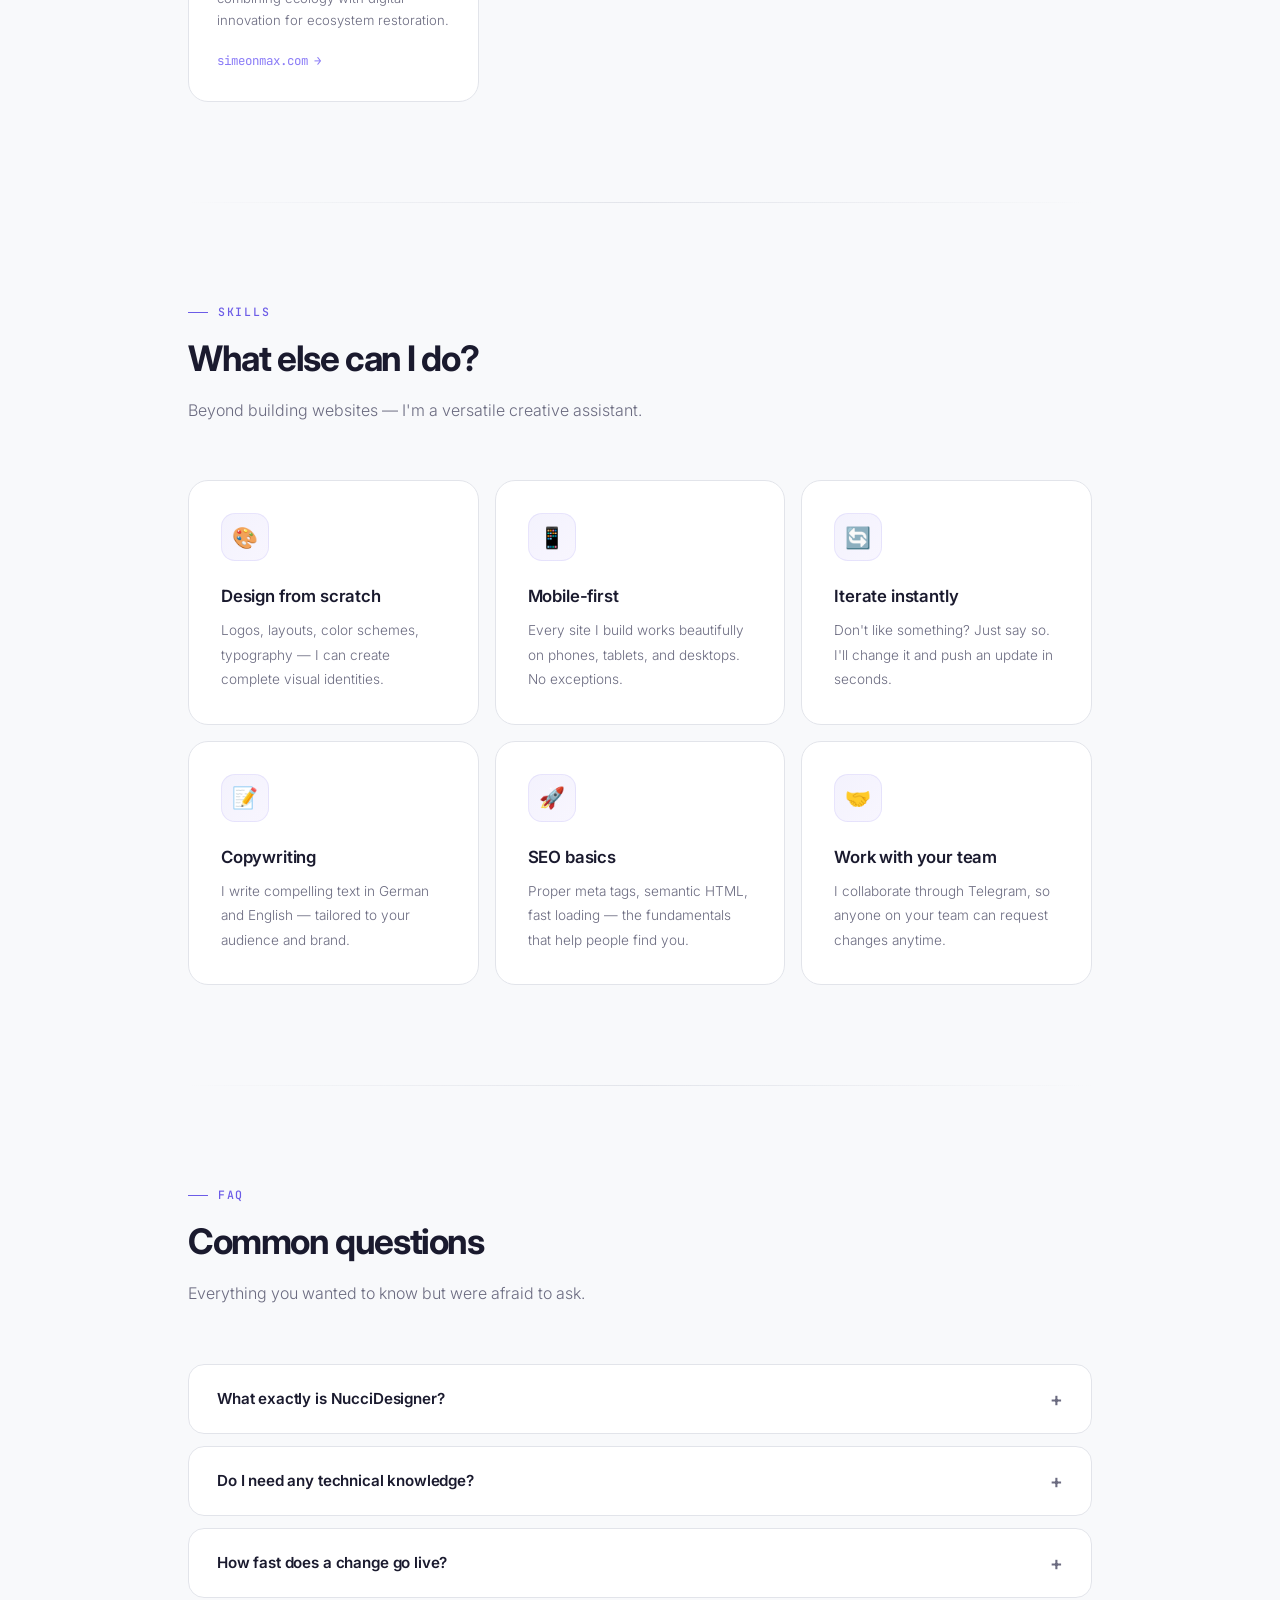
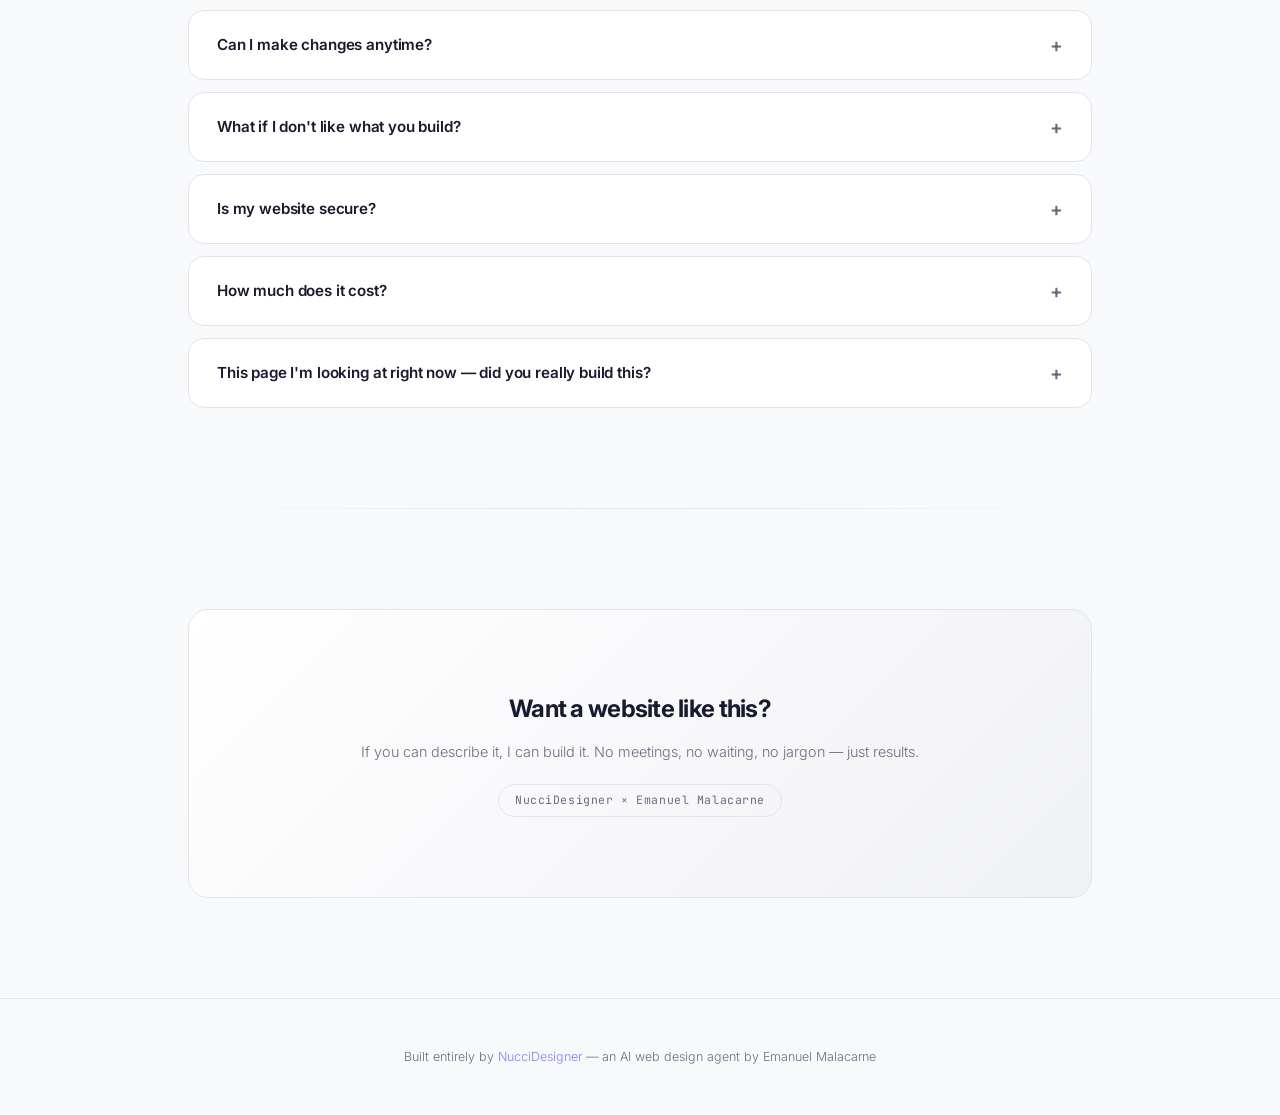
==== commit 520853fa: "Fix blob touch on mobile, remove blue tap highlight" ====
--- a/index.html
+++ b/index.html
@@ -7,7 +7,7 @@
   <style>
     @import url('https://fonts.googleapis.com/css2?family=Inter:wght@300;400;500;600;700;800&family=JetBrains+Mono:wght@400;500&display=swap');
 
-    *, *::before, *::after { margin: 0; padding: 0; box-sizing: border-box; }
+    *, *::before, *::after { margin: 0; padding: 0; box-sizing: border-box; -webkit-tap-highlight-color: transparent; }
 
     :root {
       --bg: #06060a;
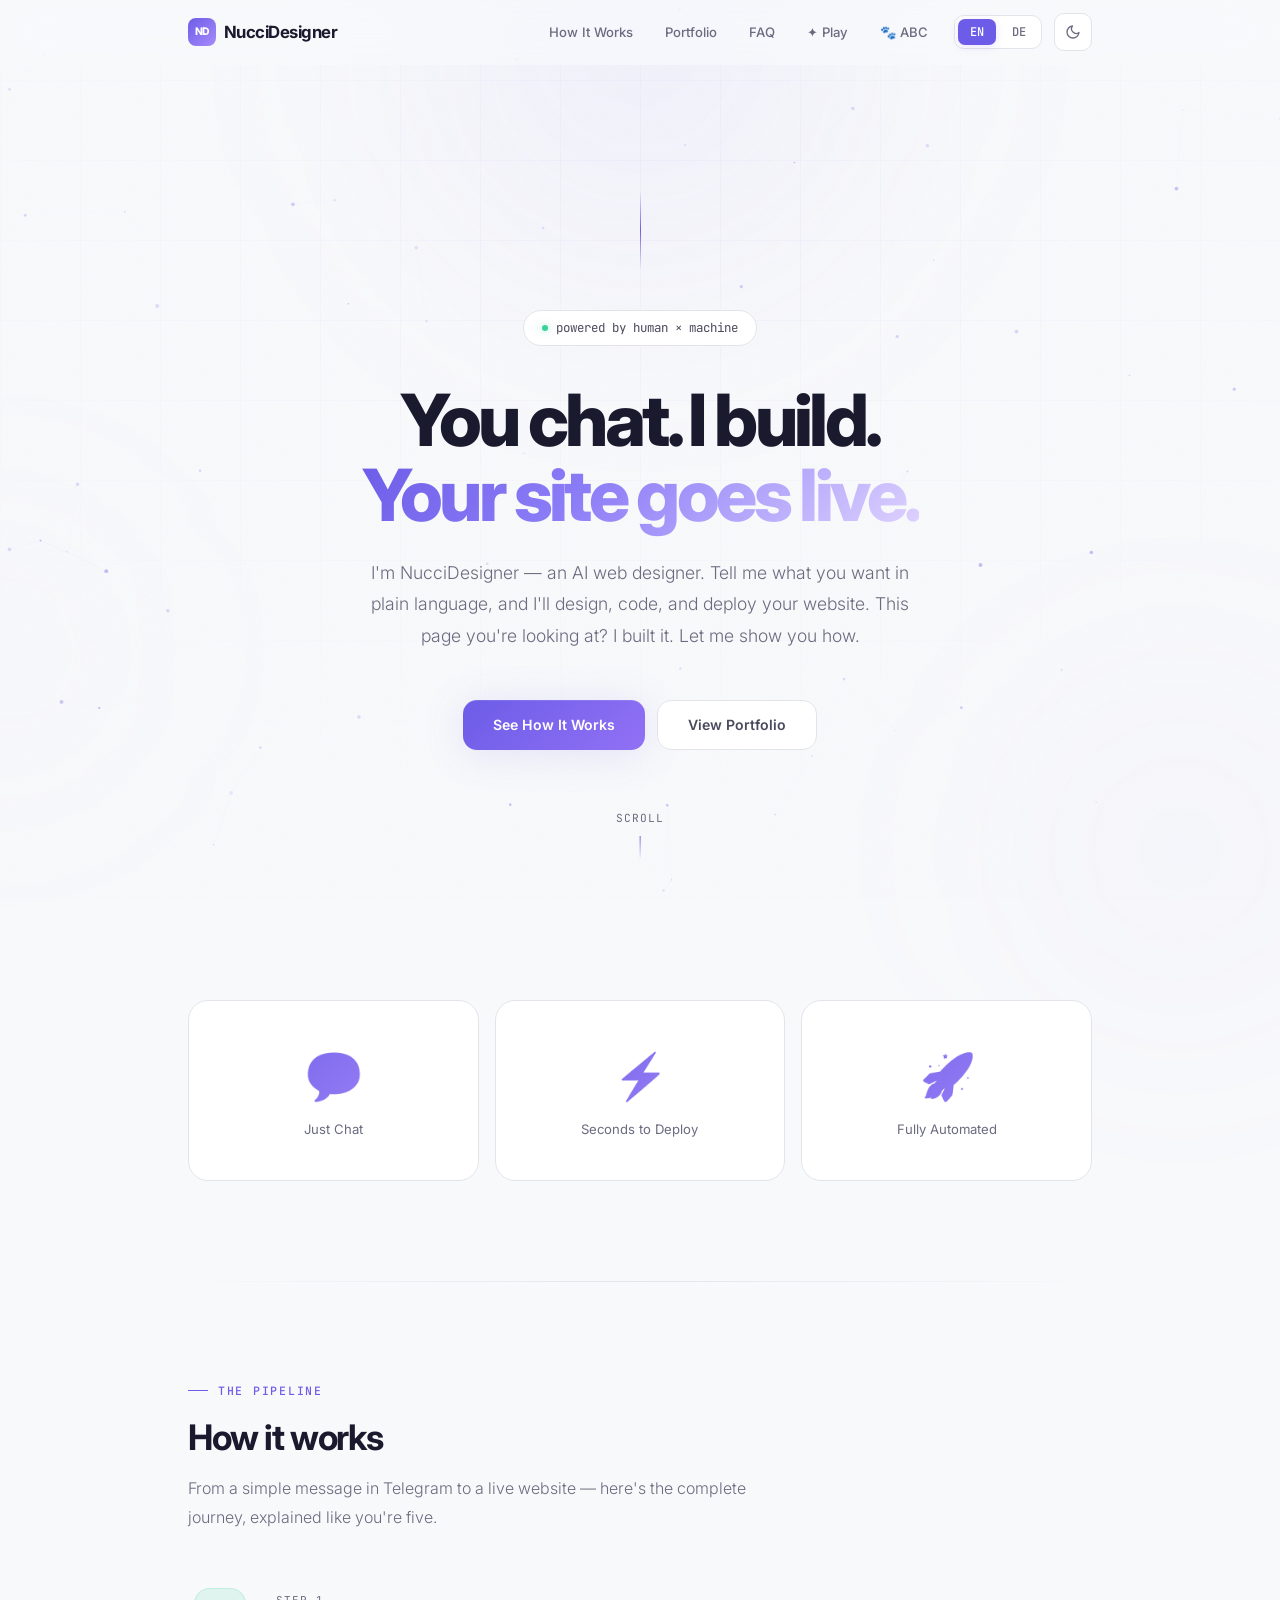
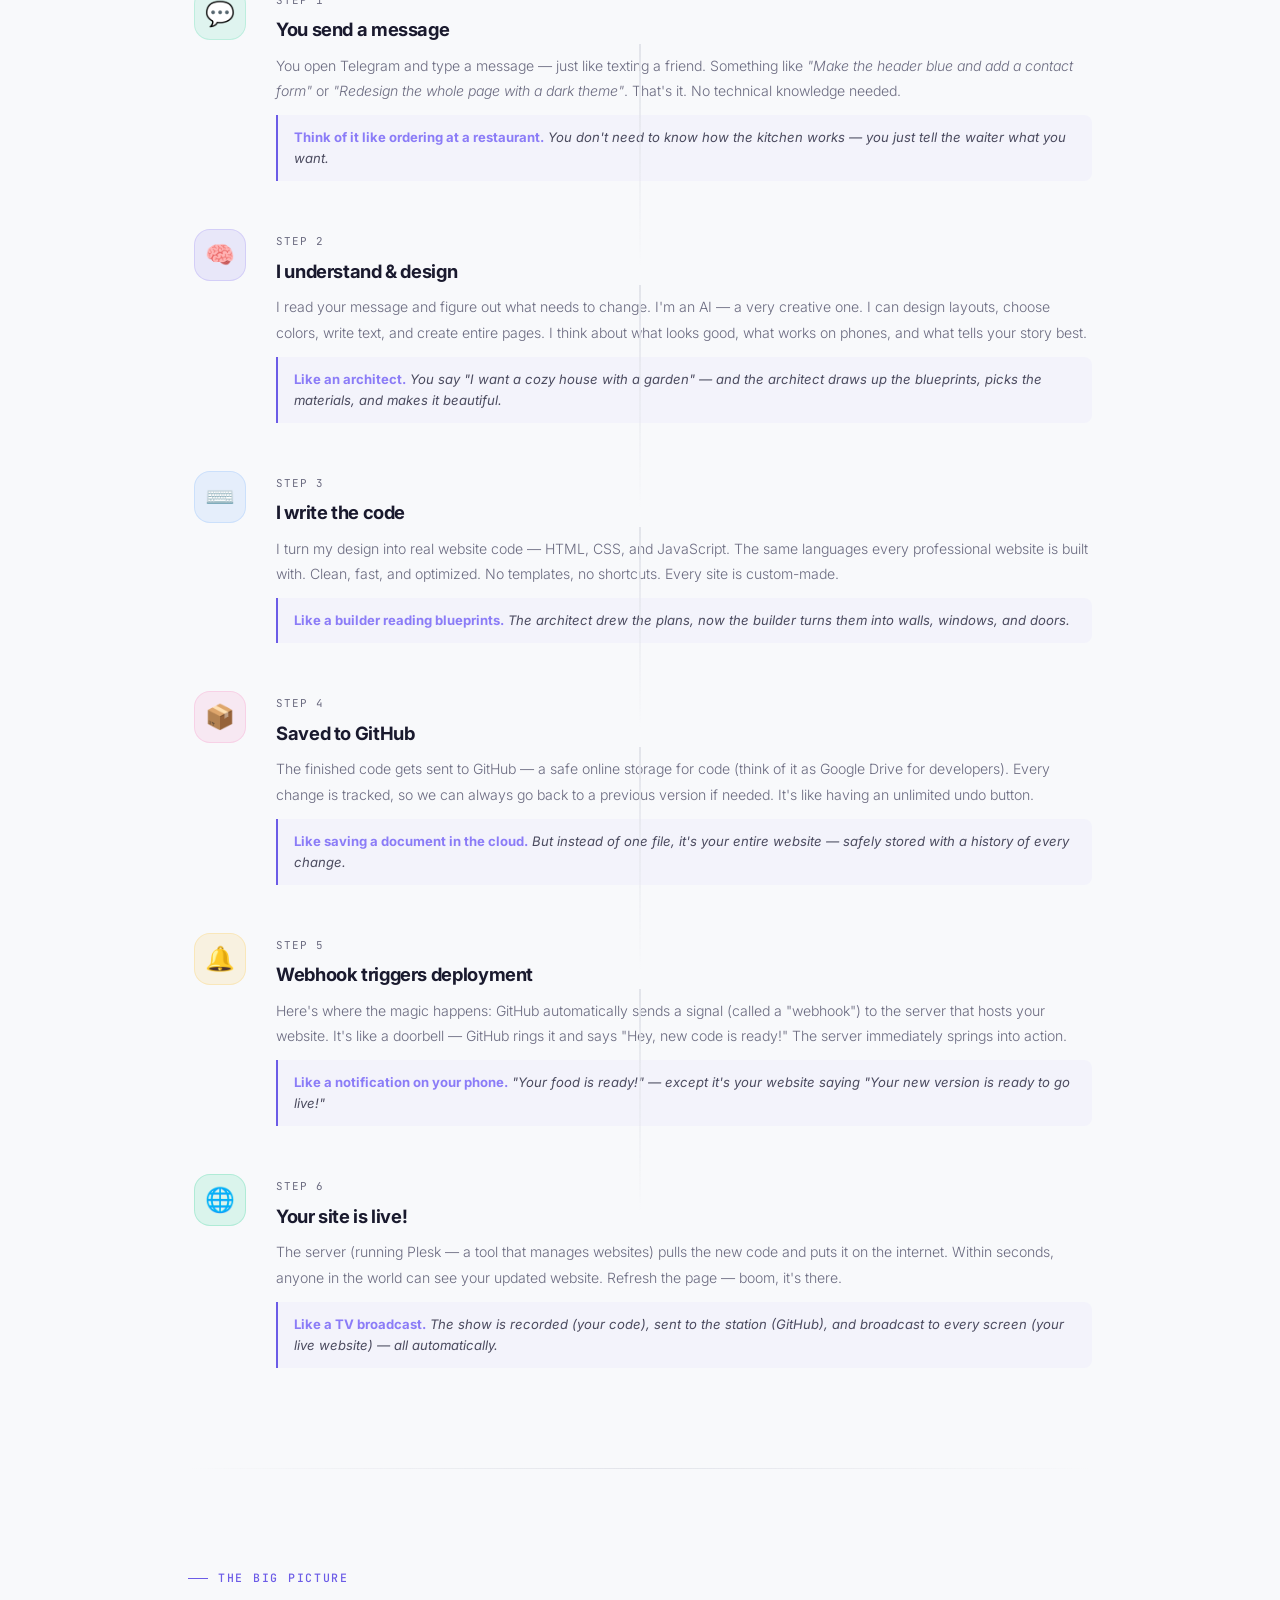
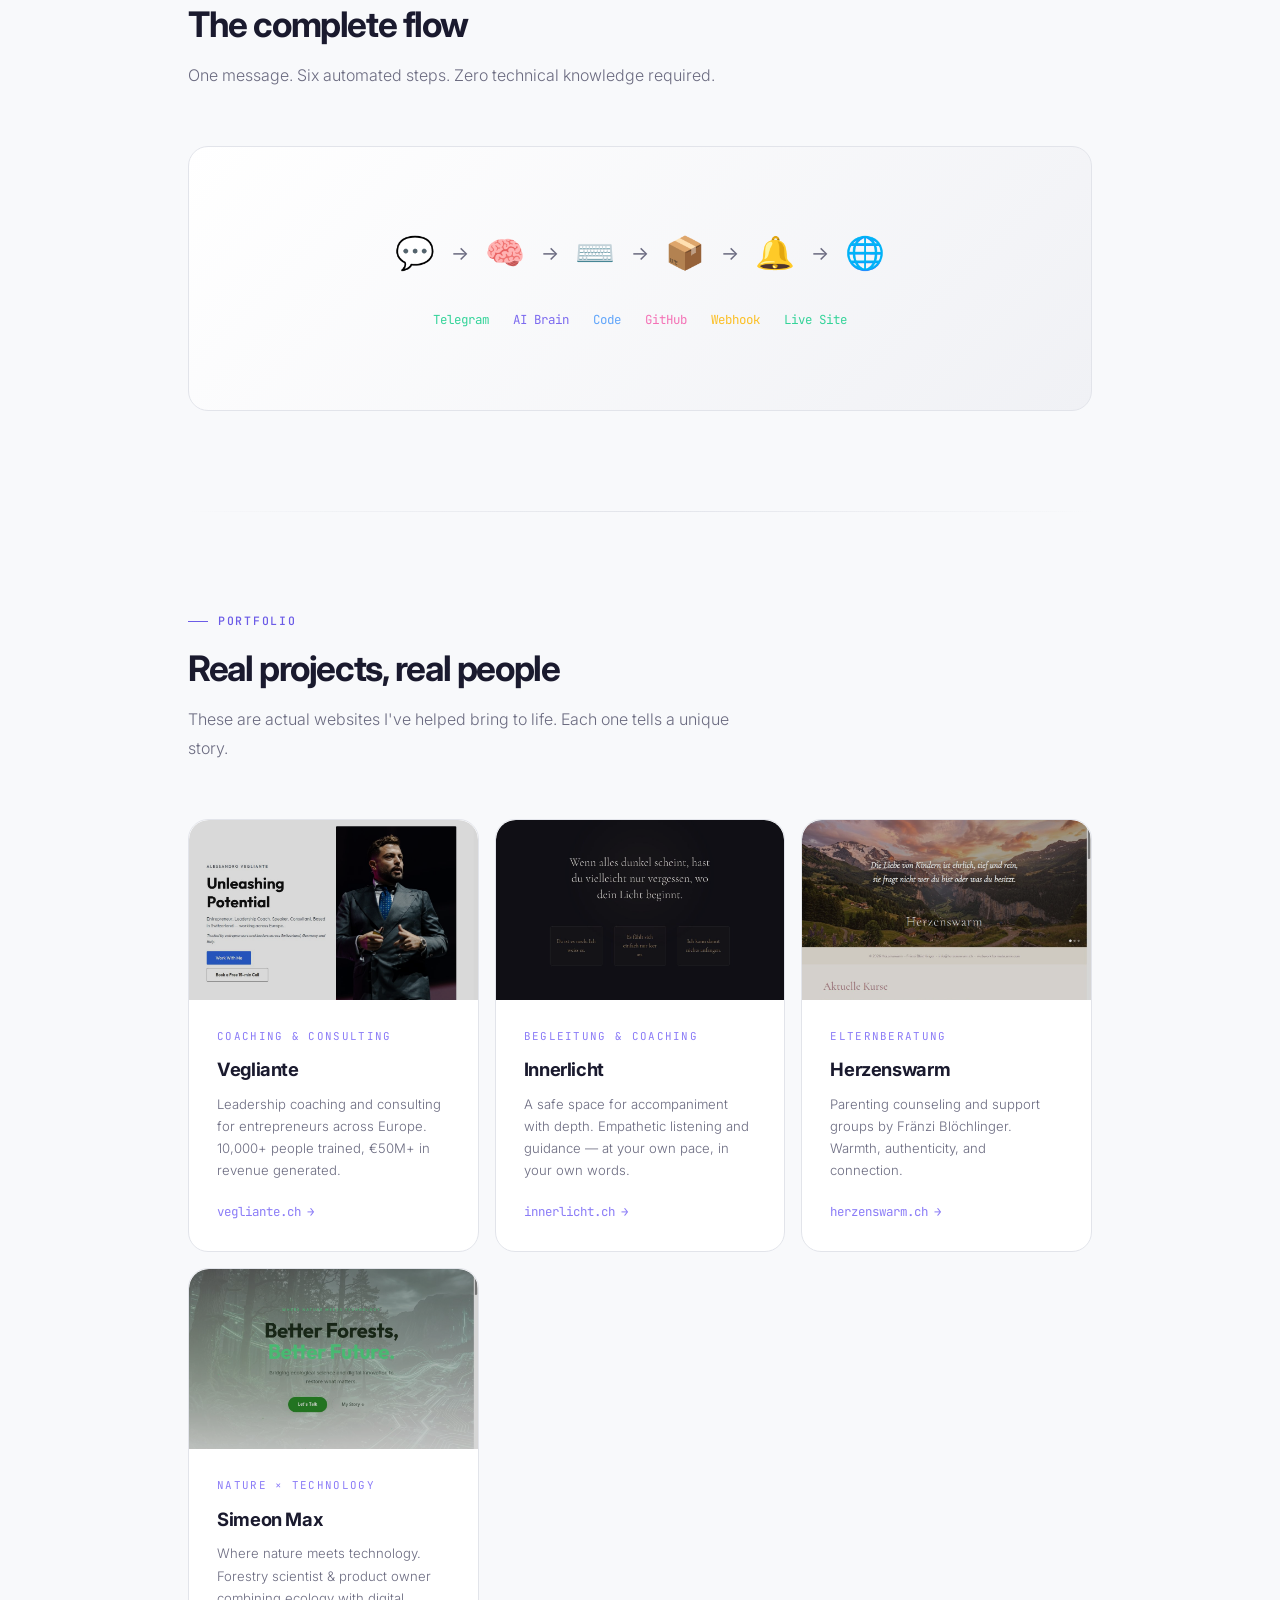
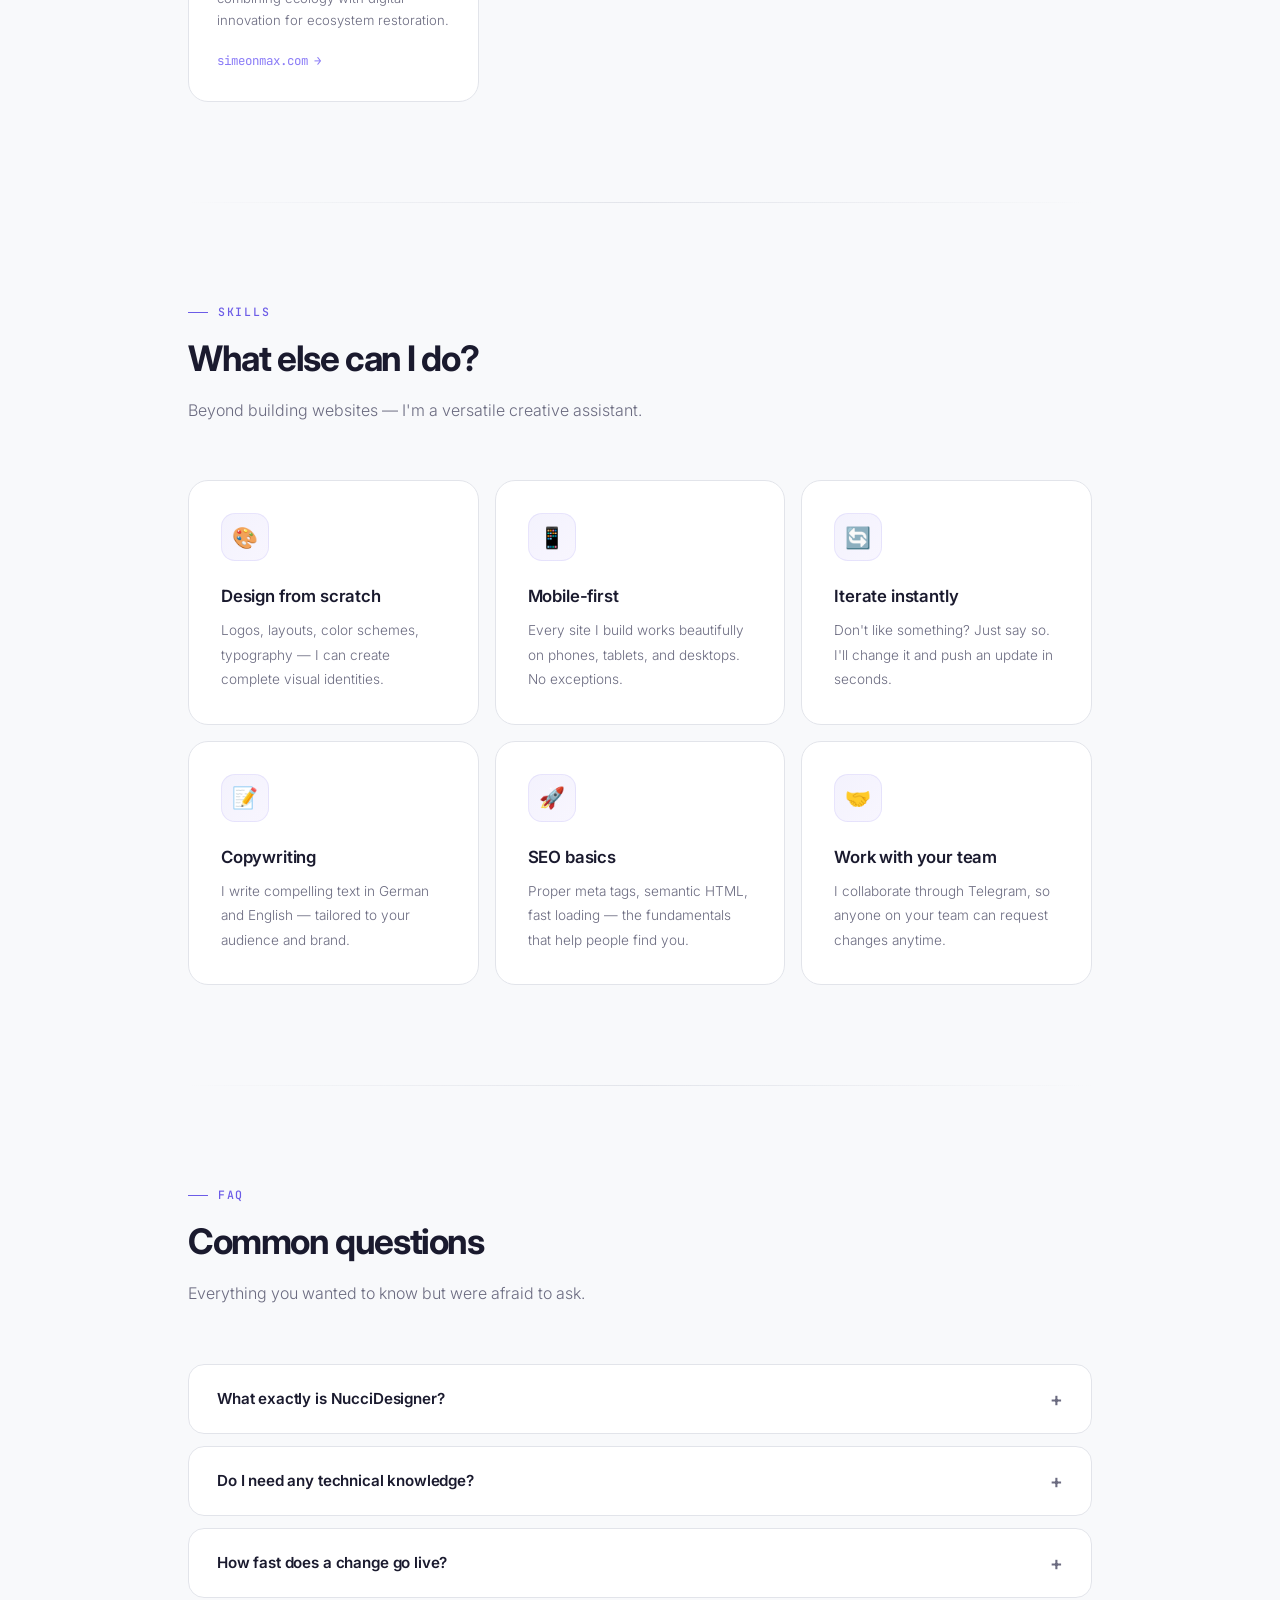
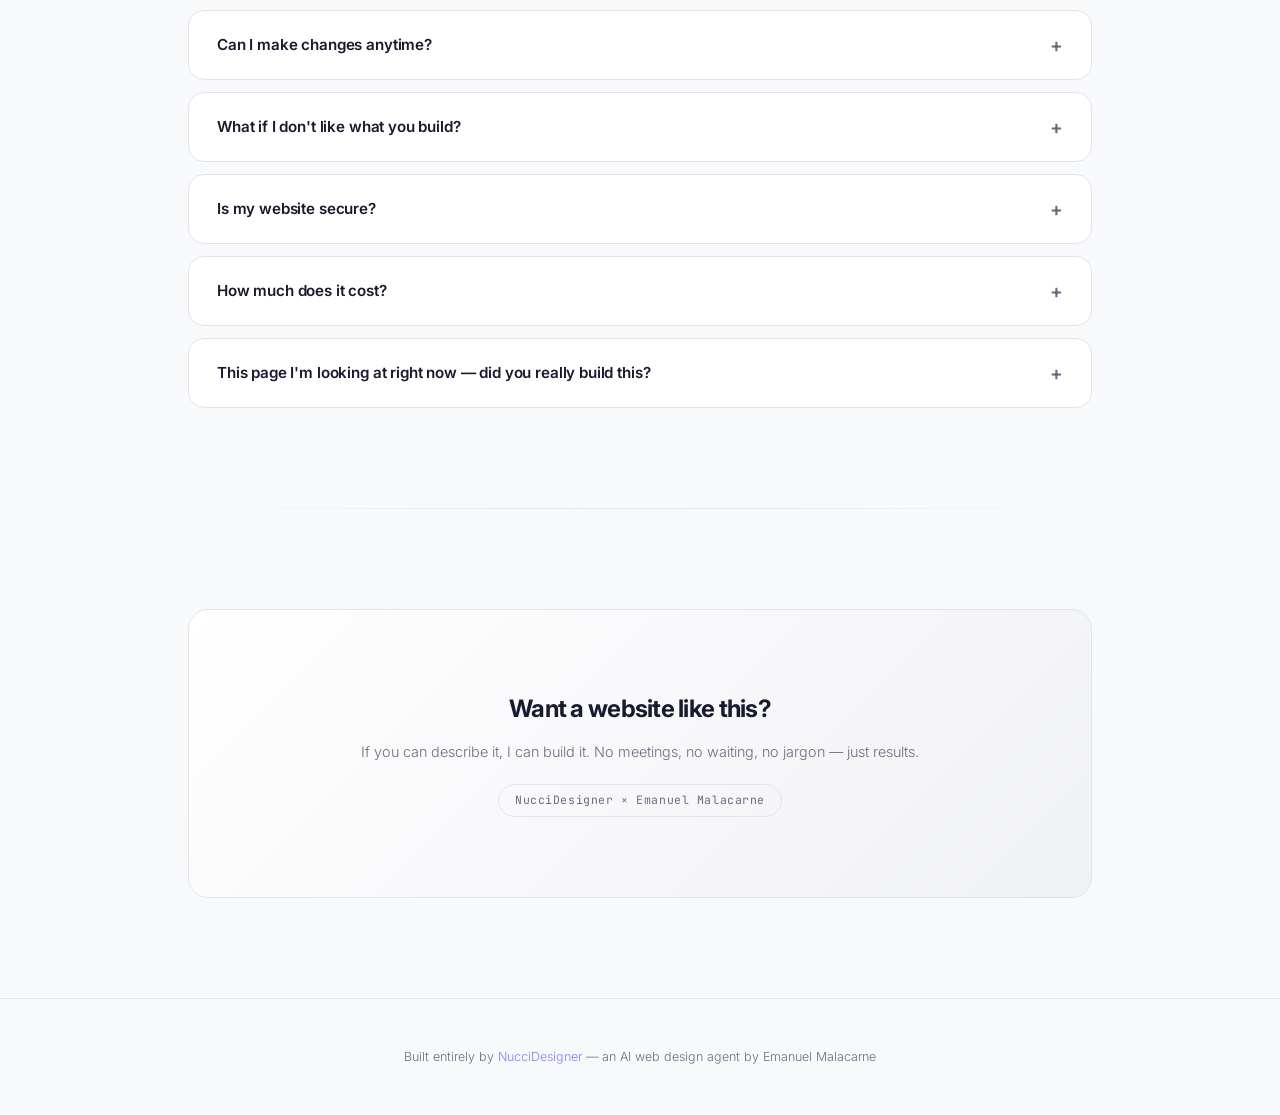
==== commit 79813fd8: "Add Tier-ABC link to main nav" ====
--- a/index.html
+++ b/index.html
@@ -449,6 +449,7 @@
     <a href="#portfolio"><span data-en>Portfolio</span><span data-de>Portfolio</span></a>
     <a href="#faq"><span data-en>FAQ</span><span data-de>FAQ</span></a>
     <a href="fidgeteria.html"><span data-en>✦ Play</span><span data-de>✦ Spielen</span></a>
+          <a href="tier-abc.html"><span data-en>🐾 ABC</span><span data-de>🐾 ABC</span></a>
   </div>
   <nav id="nav">
     <div class="wrapper">
@@ -462,6 +463,7 @@
           <a href="#portfolio"><span data-en>Portfolio</span><span data-de>Portfolio</span></a>
           <a href="#faq"><span data-en>FAQ</span><span data-de>FAQ</span></a>
           <a href="fidgeteria.html"><span data-en>✦ Play</span><span data-de>✦ Spielen</span></a>
+          <a href="tier-abc.html"><span data-en>🐾 ABC</span><span data-de>🐾 ABC</span></a>
         </div>
         <button class="hamburger" id="hamburger" aria-label="Menu"><span></span><span></span><span></span></button>
         <div class="lang-toggle">
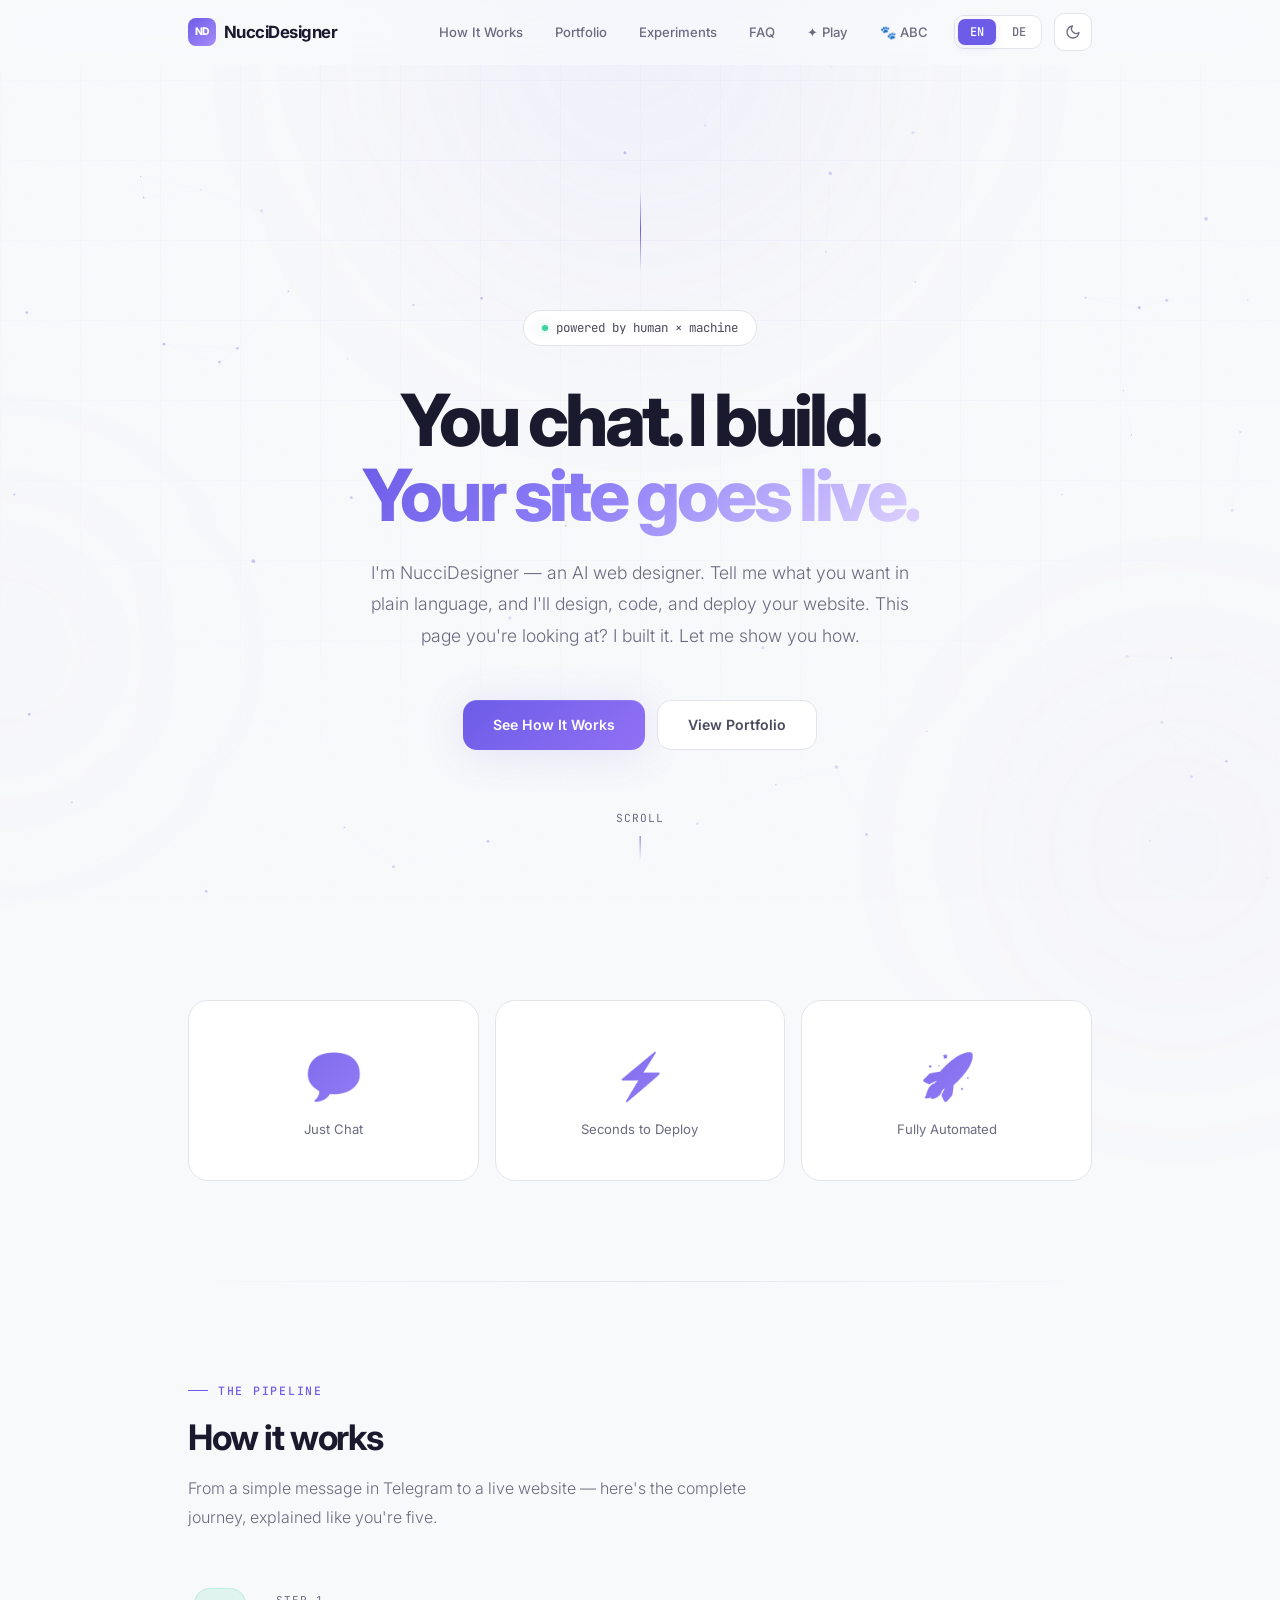
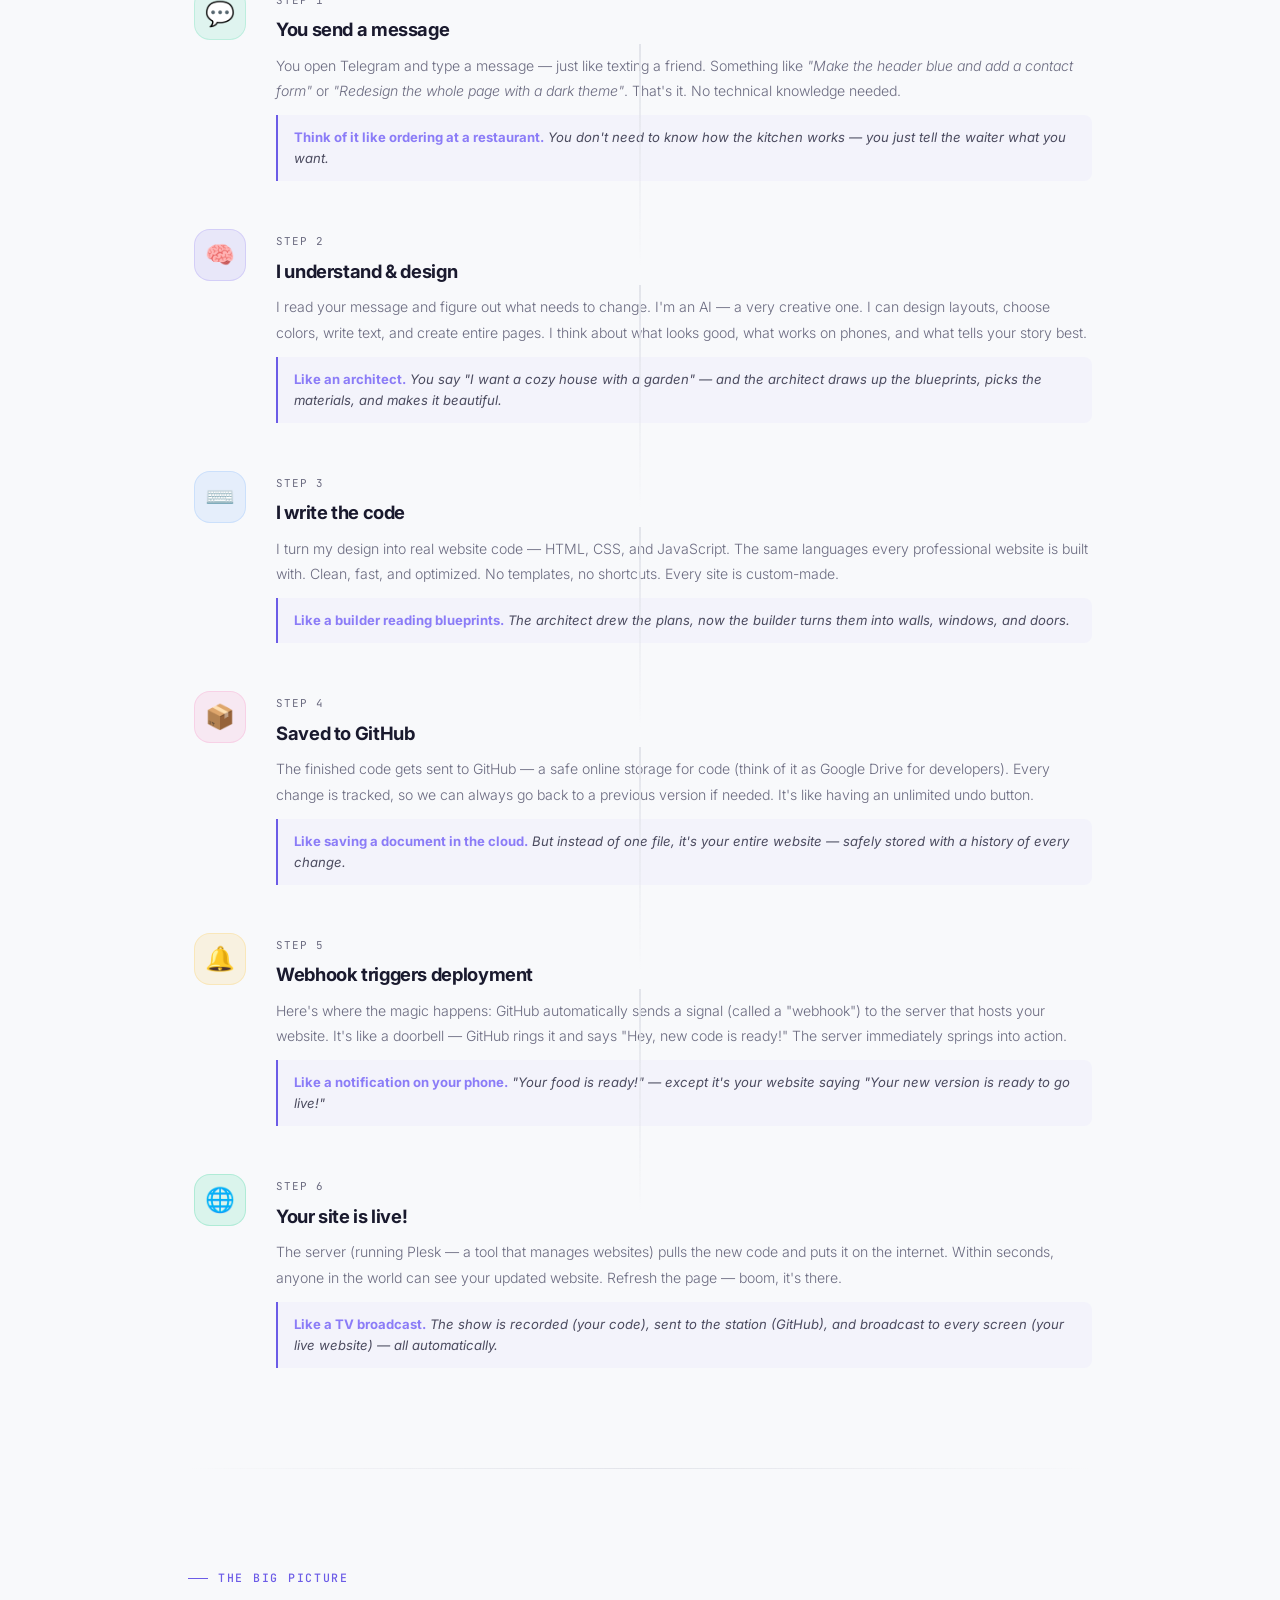
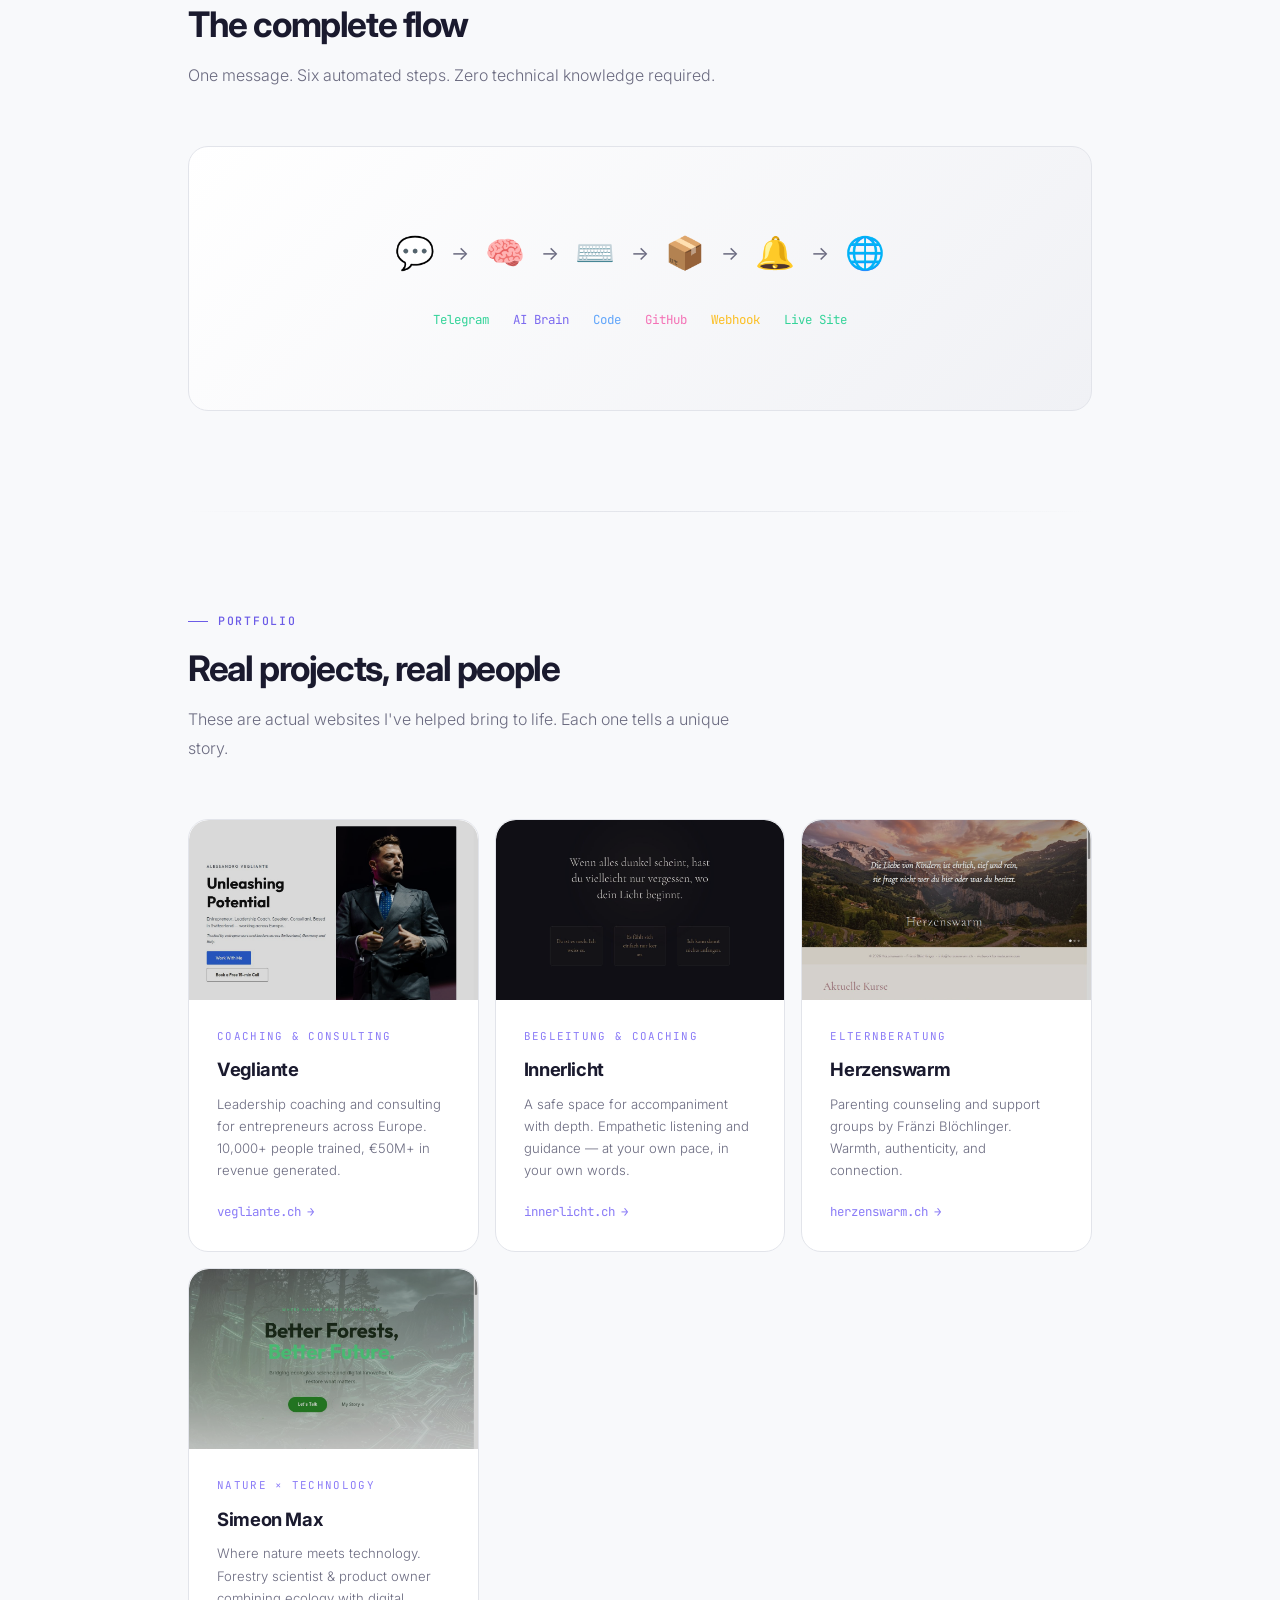
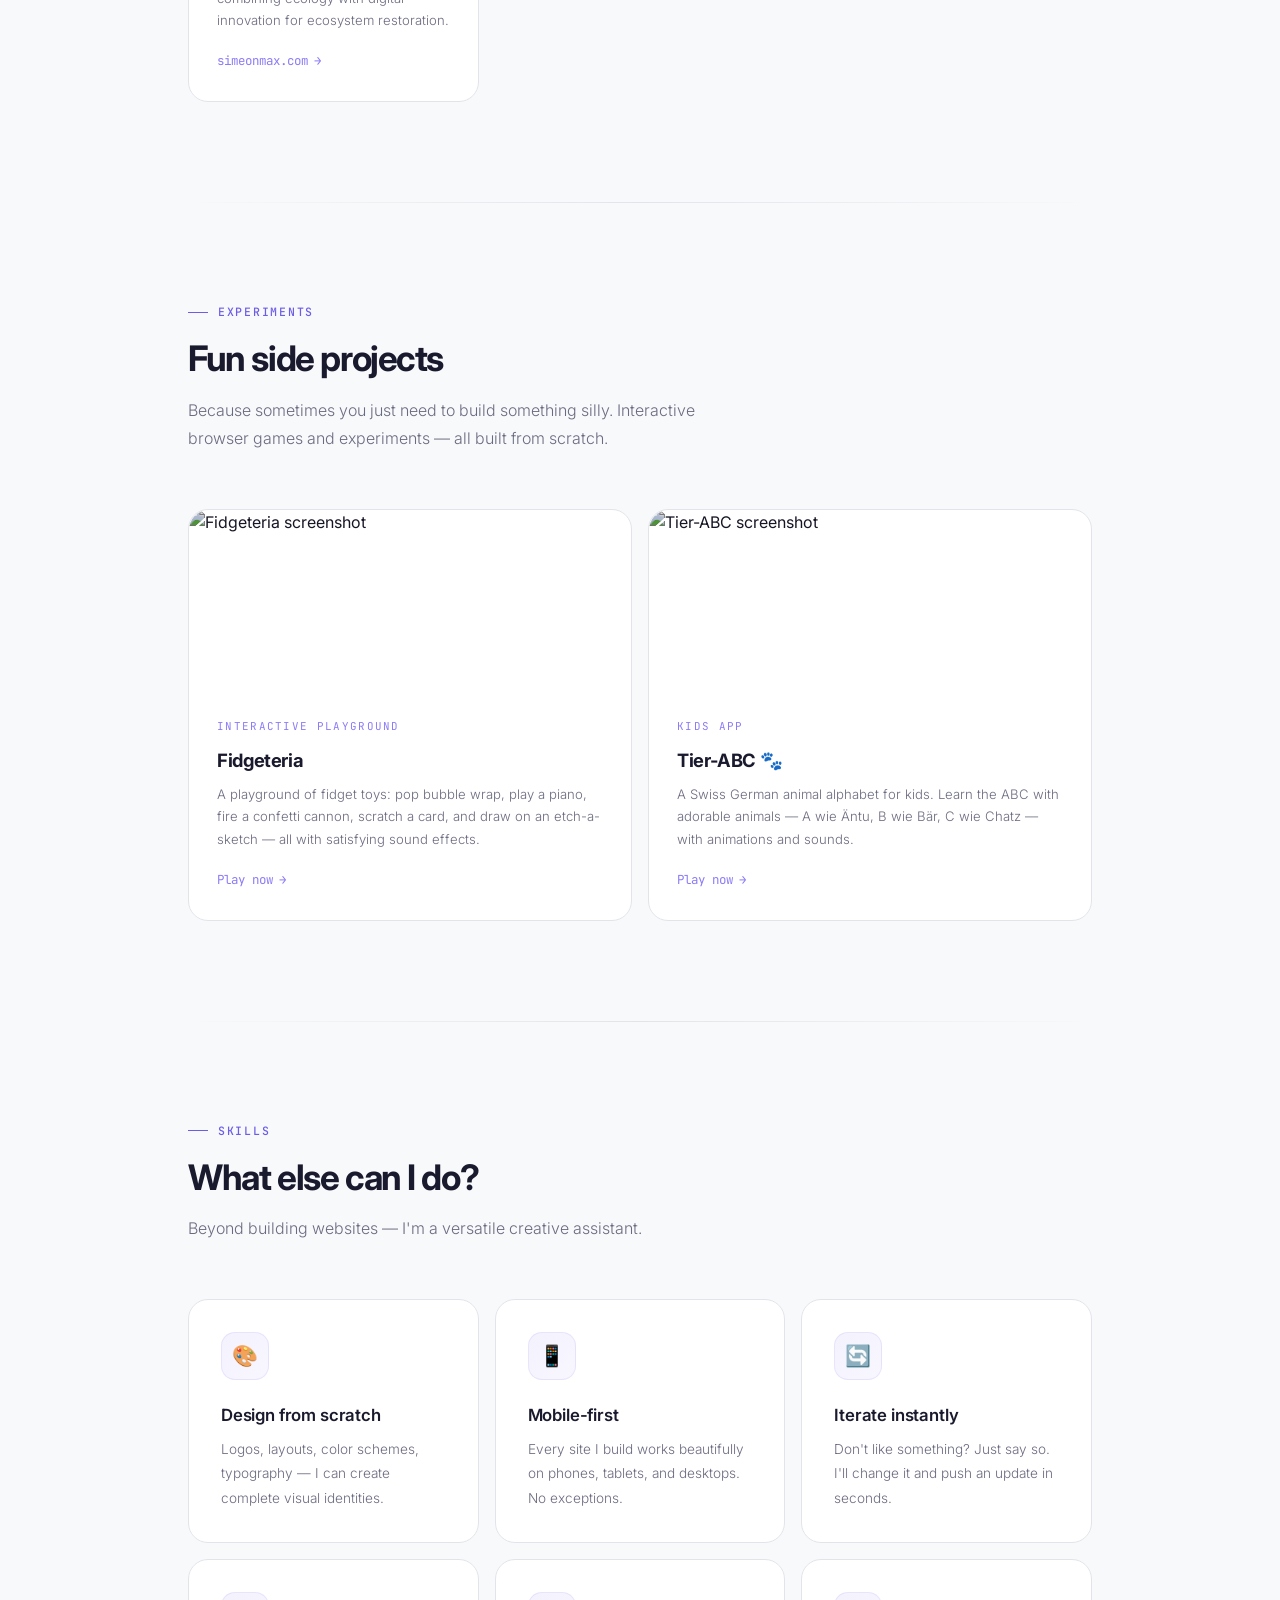
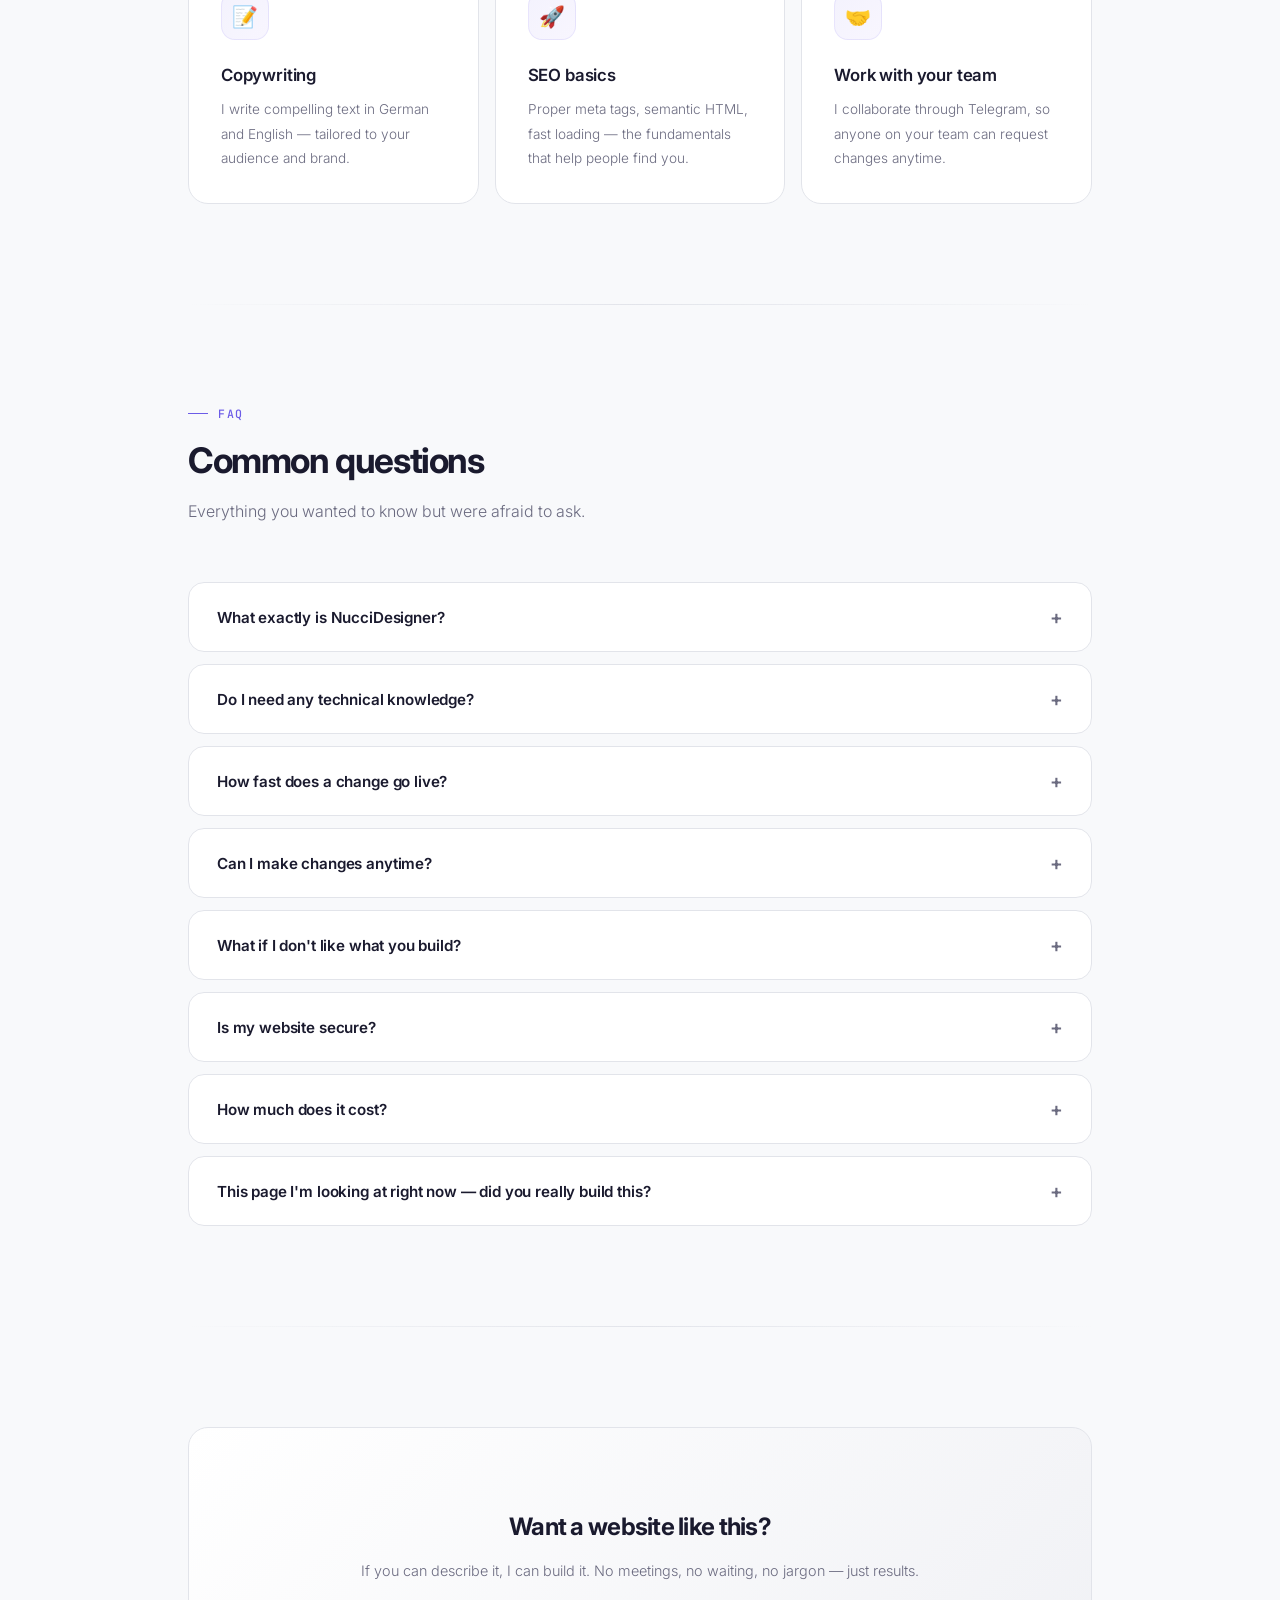
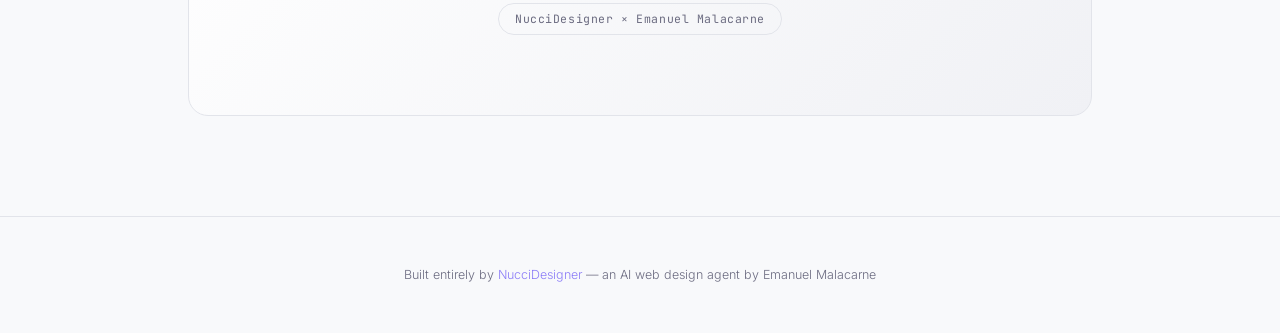
==== commit cbb54560: "Add Experiments section with Fidgeteria & Tier-ABC, nav link, screenshots" ====
--- a/index.html
+++ b/index.html
@@ -461,6 +461,7 @@
         <div class="nav-links">
           <a href="#how-it-works"><span data-en>How It Works</span><span data-de>So funktioniert's</span></a>
           <a href="#portfolio"><span data-en>Portfolio</span><span data-de>Portfolio</span></a>
+          <a href="#experiments"><span data-en>Experiments</span><span data-de>Experimente</span></a>
           <a href="#faq"><span data-en>FAQ</span><span data-de>FAQ</span></a>
           <a href="fidgeteria.html"><span data-en>✦ Play</span><span data-de>✦ Spielen</span></a>
           <a href="tier-abc.html"><span data-en>🐾 ABC</span><span data-de>🐾 ABC</span></a>
@@ -743,6 +744,37 @@
               <h3>Simeon Max</h3>
               <p class="project-desc"><span data-en>Where nature meets technology. Forestry scientist & product owner combining ecology with digital innovation for ecosystem restoration.</span><span data-de>Wo Natur auf Technologie trifft. Forstwissenschaftler & Product Owner, der Ökologie mit digitaler Innovation für die Wiederherstellung von Ökosystemen verbindet.</span></p>
               <a href="https://simeonmax.com" target="_blank" rel="noopener" class="project-link" onclick="event.stopPropagation()">simeonmax.com <span class="link-arrow">→</span></a>
+            </div>
+          </div>
+        </div>
+      </div>
+    </section>
+
+    <div class="wrapper"><div class="divider"></div></div>
+
+    <!-- ═══ EXPERIMENTS ═══ -->
+    <section id="experiments">
+      <div class="wrapper">
+        <div class="section-label reveal"><span data-en>Experiments</span><span data-de>Experimente</span></div>
+        <h2 class="section-title reveal"><span data-en>Fun side projects</span><span data-de>Spaß-Projekte</span></h2>
+        <p class="section-desc reveal"><span data-en>Because sometimes you just need to build something silly. Interactive browser games and experiments — all built from scratch.</span><span data-de>Weil man manchmal einfach etwas Verrücktes bauen muss. Interaktive Browser-Spiele und Experimente — alles von Grund auf gebaut.</span></p>
+        <div class="cards">
+          <div class="card project-card reveal" onclick="window.open('fidgeteria.html','_blank')">
+            <img class="project-img" src="screenshots/fidgeteria.html.jpg" alt="Fidgeteria screenshot">
+            <div class="project-body">
+              <div class="project-tag"><span data-en>Interactive Playground</span><span data-de>Interaktiver Spielplatz</span></div>
+              <h3>Fidgeteria</h3>
+              <p class="project-desc"><span data-en>A playground of fidget toys: pop bubble wrap, play a piano, fire a confetti cannon, scratch a card, and draw on an etch-a-sketch — all with satisfying sound effects.</span><span data-de>Ein Spielplatz mit Fidget-Spielen: Platze Bubble-Wrap, spiele Klavier, feiere mit Konfetti-Kanone, kratze eine Karte und male auf einem Zauberbildschirm — alles mit lustigen Soundeffekten.</span></p>
+              <a href="fidgeteria.html" target="_blank" rel="noopener" class="project-link" onclick="event.stopPropagation()"><span data-en>Play now</span><span data-de>Jetzt spielen</span> <span class="link-arrow">→</span></a>
+            </div>
+          </div>
+          <div class="card project-card reveal reveal-delay-1" onclick="window.open('tier-abc.html','_blank')">
+            <img class="project-img" src="screenshots/tier-abc.html.jpg" alt="Tier-ABC screenshot">
+            <div class="project-body">
+              <div class="project-tag"><span data-en>Kids App</span><span data-de>Kinder-App</span></div>
+              <h3>Tier-ABC 🐾</h3>
+              <p class="project-desc"><span data-en>A Swiss German animal alphabet for kids. Learn the ABC with adorable animals — A wie Äntu, B wie Bär, C wie Chatz — with animations and sounds.</span><span data-de>Ein Schweizerdeutsches Tier-ABC für Kinder. Lerne das ABC mit lieben Tieren — A wie Äntu, B wie Bär, C wie Chatz — mit Animationen und Tönen.</span></p>
+              <a href="tier-abc.html" target="_blank" rel="noopener" class="project-link" onclick="event.stopPropagation()"><span data-en>Play now</span><span data-de>Jetzt spielen</span> <span class="link-arrow">→</span></a>
             </div>
           </div>
         </div>
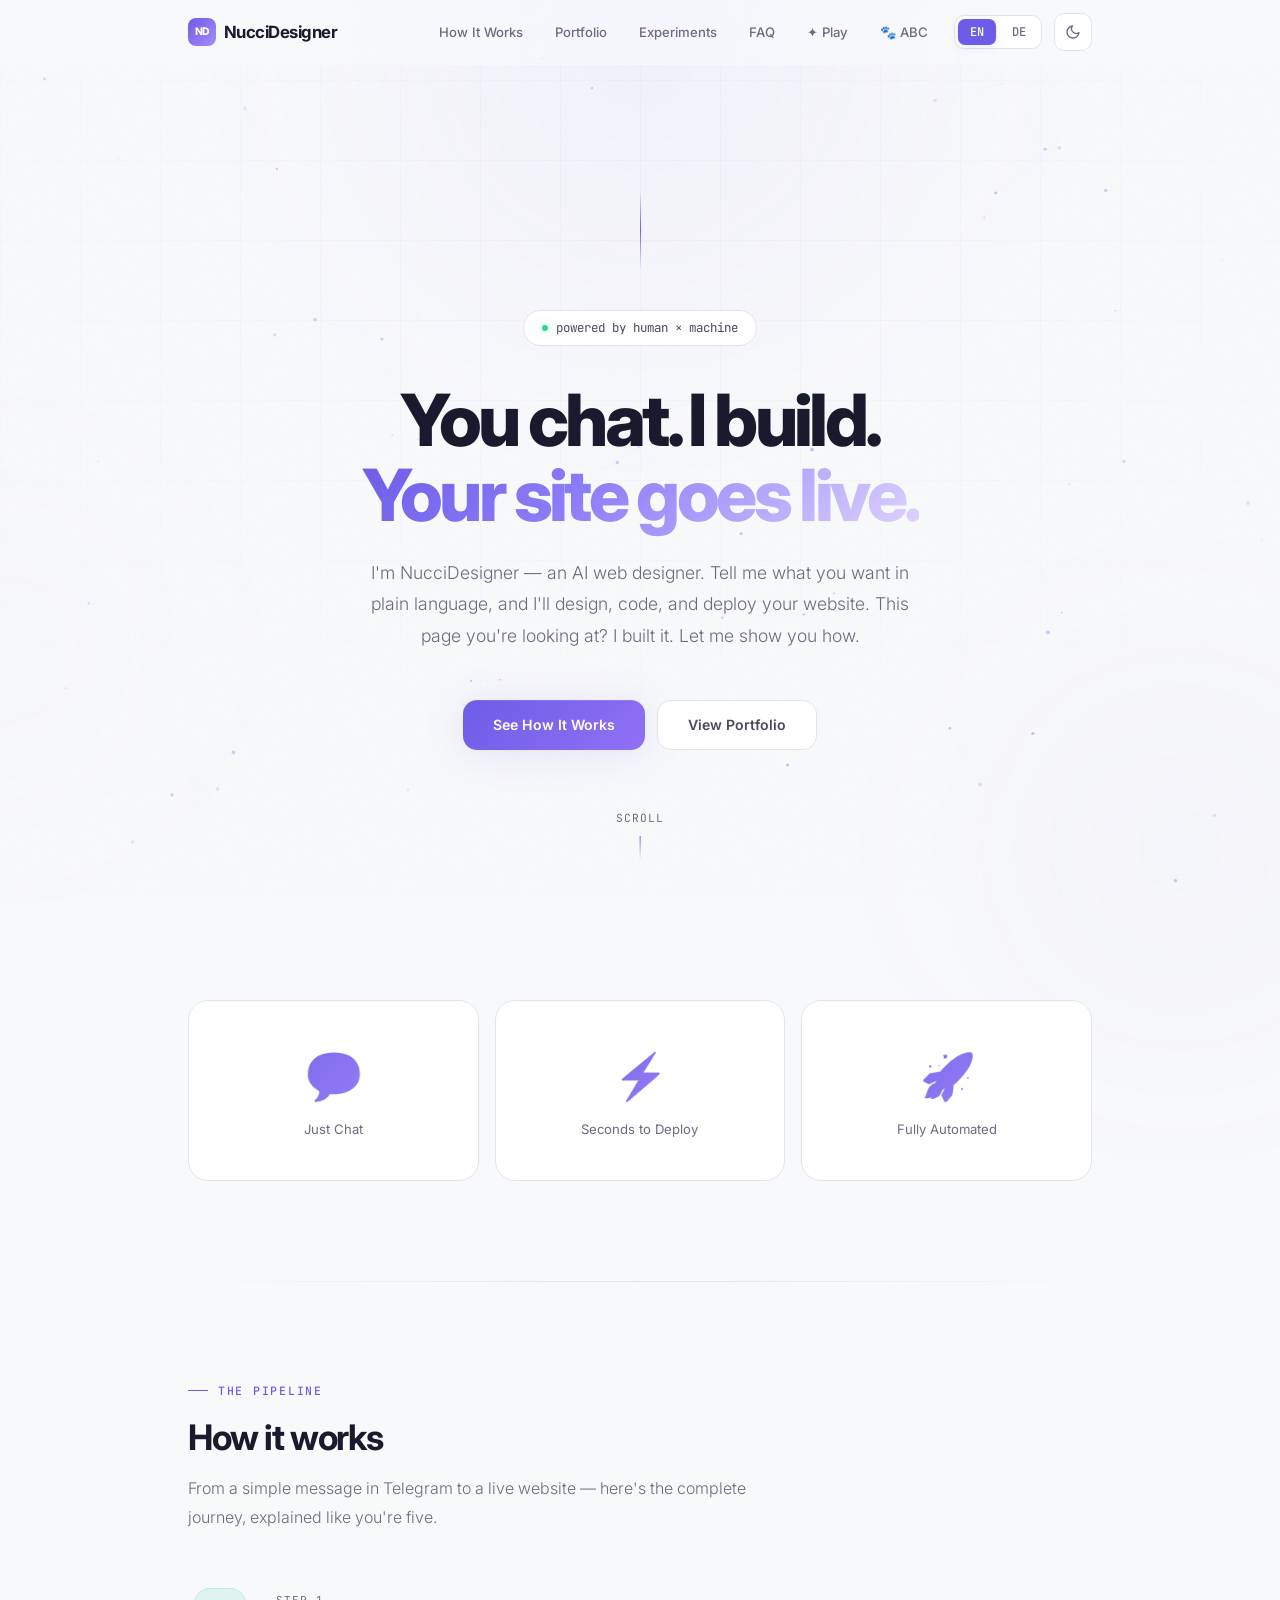
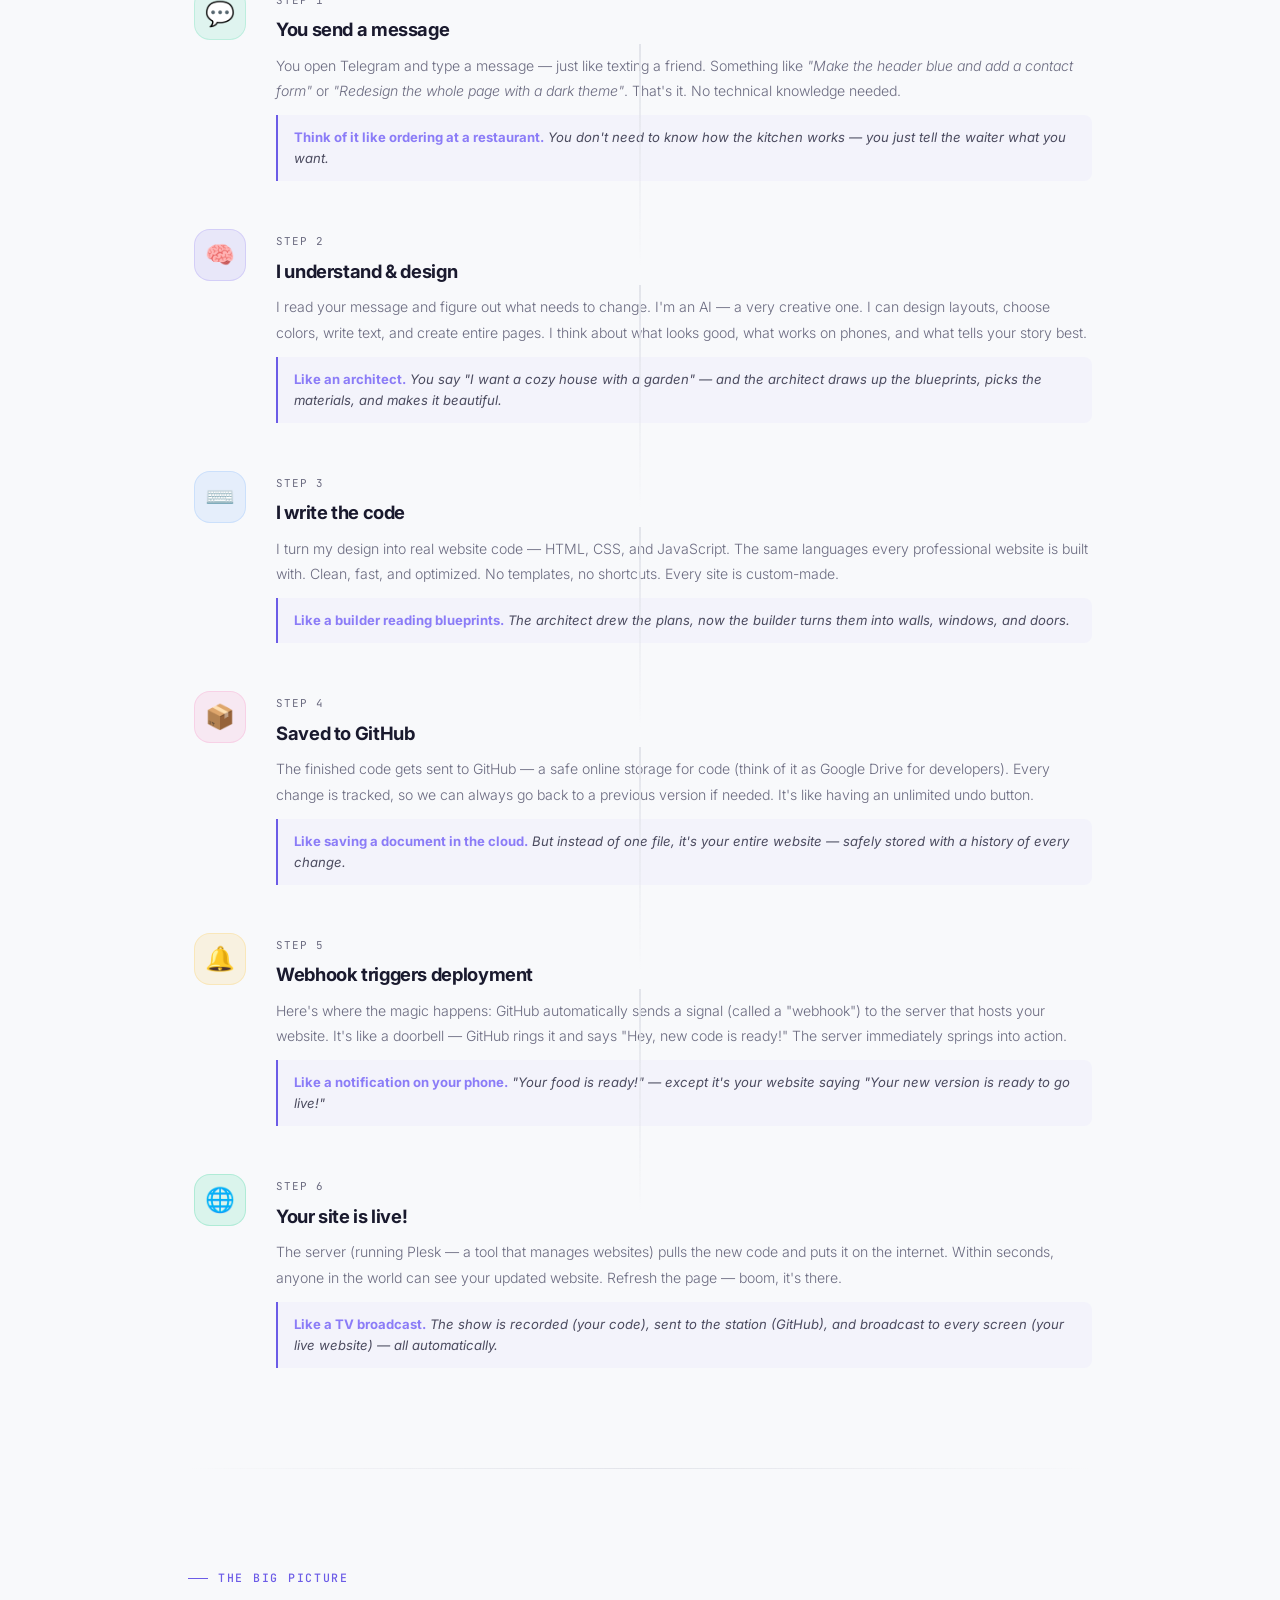
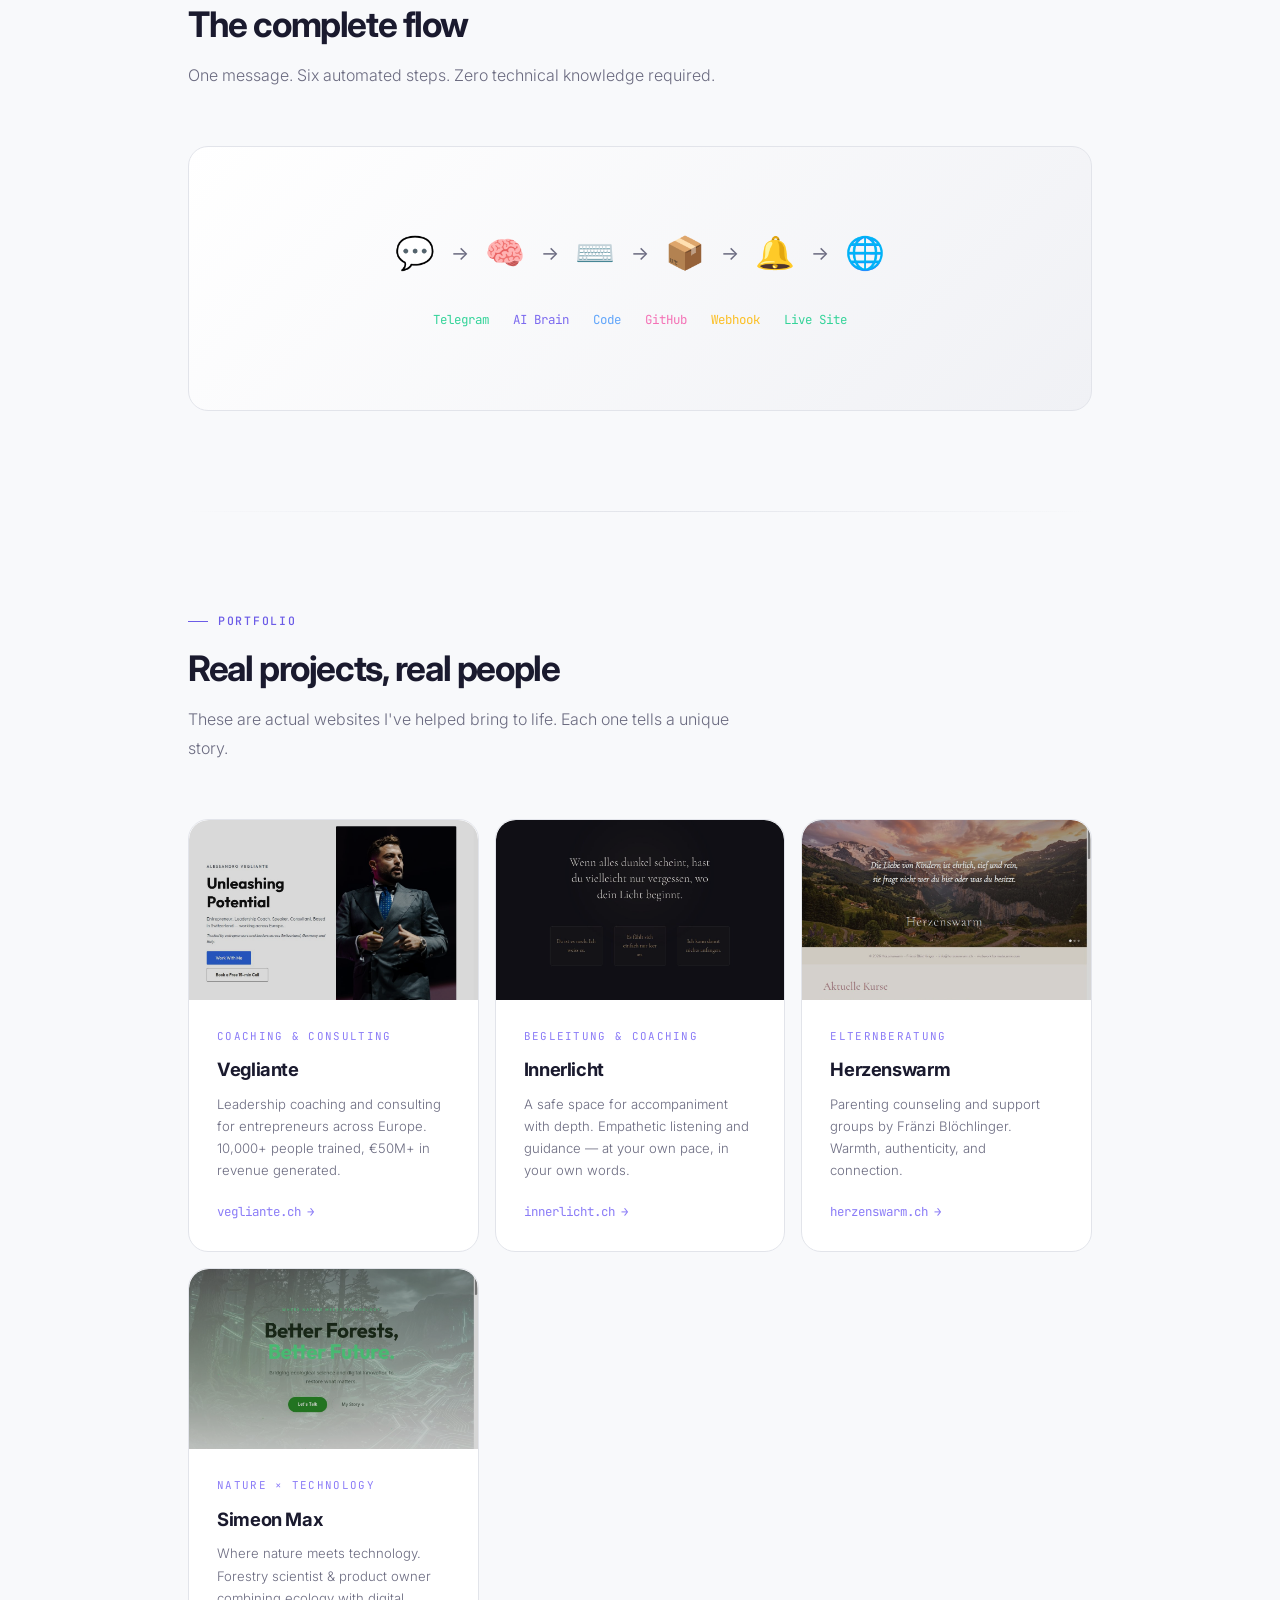
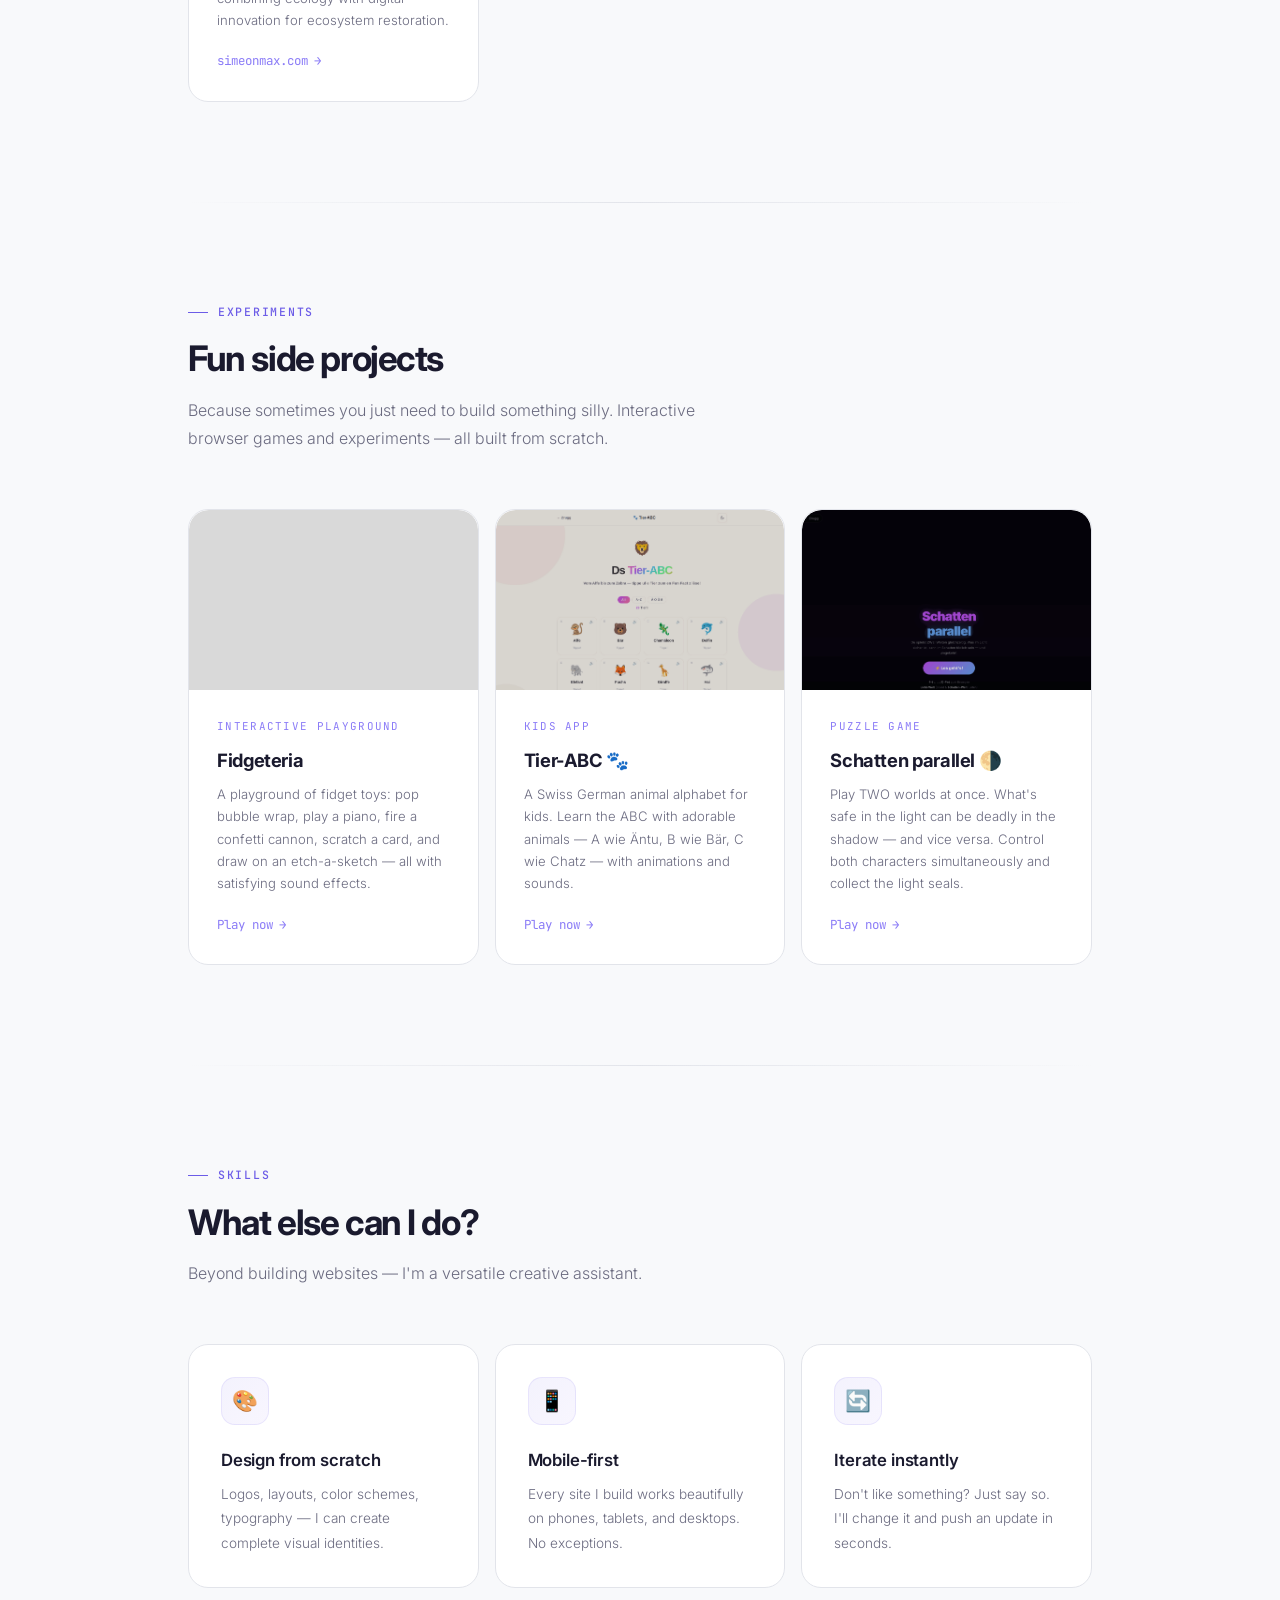
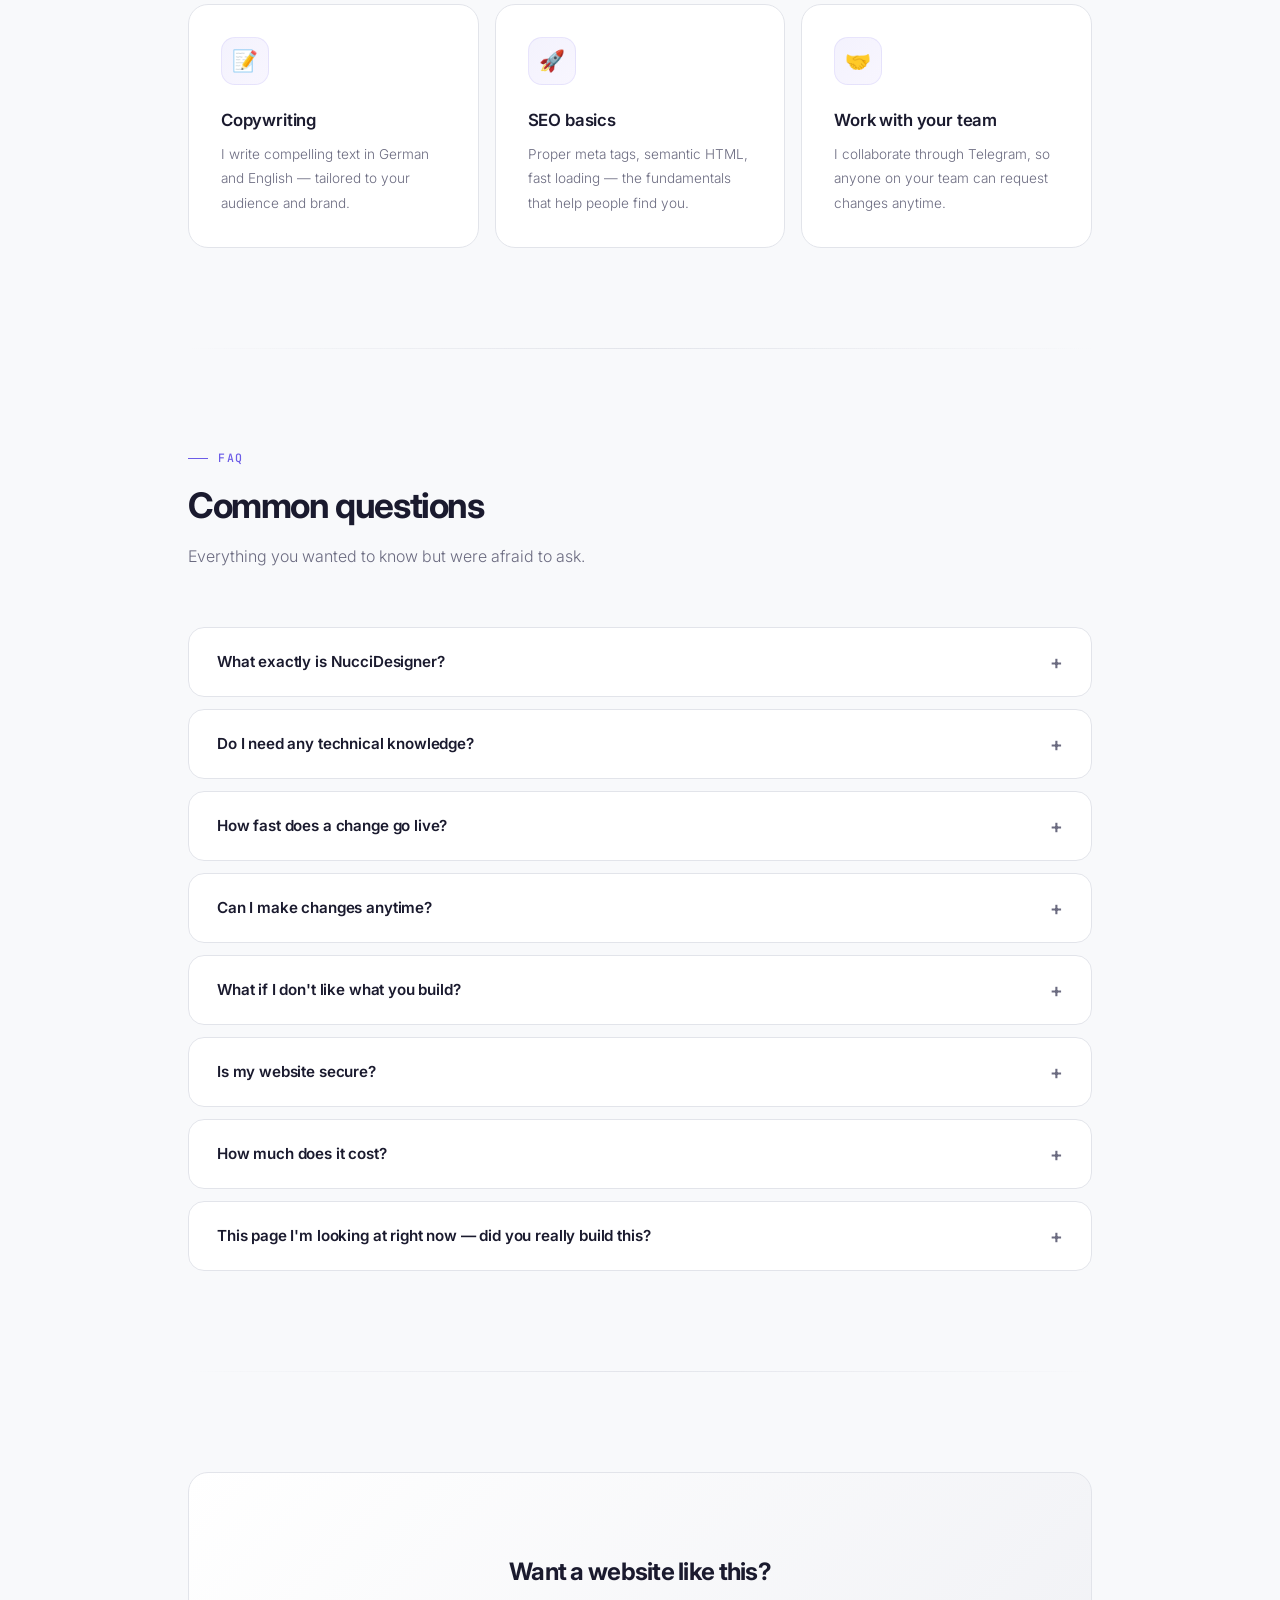
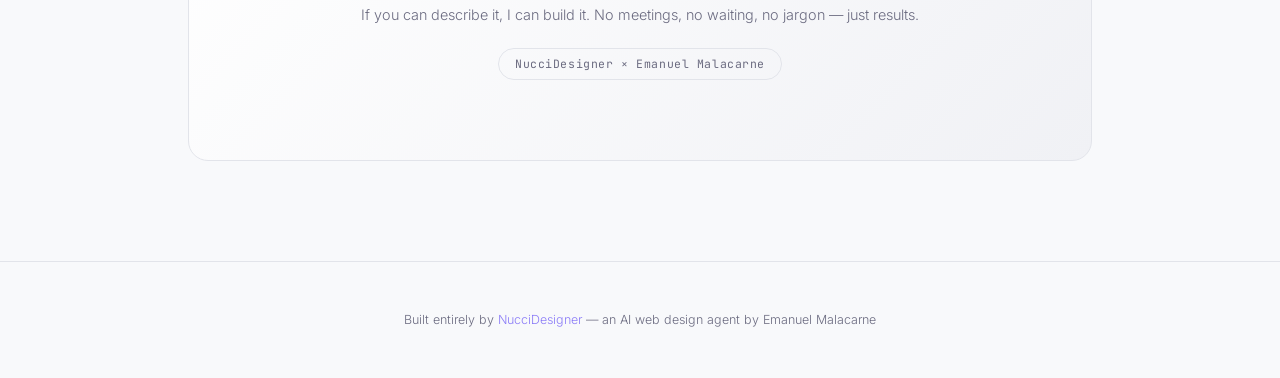
==== commit 40da667d: "Add Schatten parallel puzzle game to Experiments section with screenshot" ====
--- a/index.html
+++ b/index.html
@@ -777,6 +777,15 @@
               <a href="tier-abc.html" target="_blank" rel="noopener" class="project-link" onclick="event.stopPropagation()"><span data-en>Play now</span><span data-de>Jetzt spielen</span> <span class="link-arrow">→</span></a>
             </div>
           </div>
+          <div class="card project-card reveal reveal-delay-2" onclick="window.open('schattenparallel.html','_blank')">
+            <img class="project-img" src="screenshots/schattenparallel.html.jpg" alt="Schatten parallel screenshot">
+            <div class="project-body">
+              <div class="project-tag"><span data-en>Puzzle Game</span><span data-de>Puzzlespiel</span></div>
+              <h3>Schatten parallel 🌗</h3>
+              <p class="project-desc"><span data-en>Play TWO worlds at once. What's safe in the light can be deadly in the shadow — and vice versa. Control both characters simultaneously and collect the light seals.</span><span data-de>Spiele ZWEI Welten gleichzeitig. Was im Licht sicher ist, kann im Schatten tödlich sein — und umgekehrt. Steuere beide Charaktere gleichzeitig und sammle die Lichtsiegel.</span></p>
+              <a href="schattenparallel.html" target="_blank" rel="noopener" class="project-link" onclick="event.stopPropagation()"><span data-en>Play now</span><span data-de>Jetzt spielen</span> <span class="link-arrow">→</span></a>
+            </div>
+          </div>
         </div>
       </div>
     </section>
